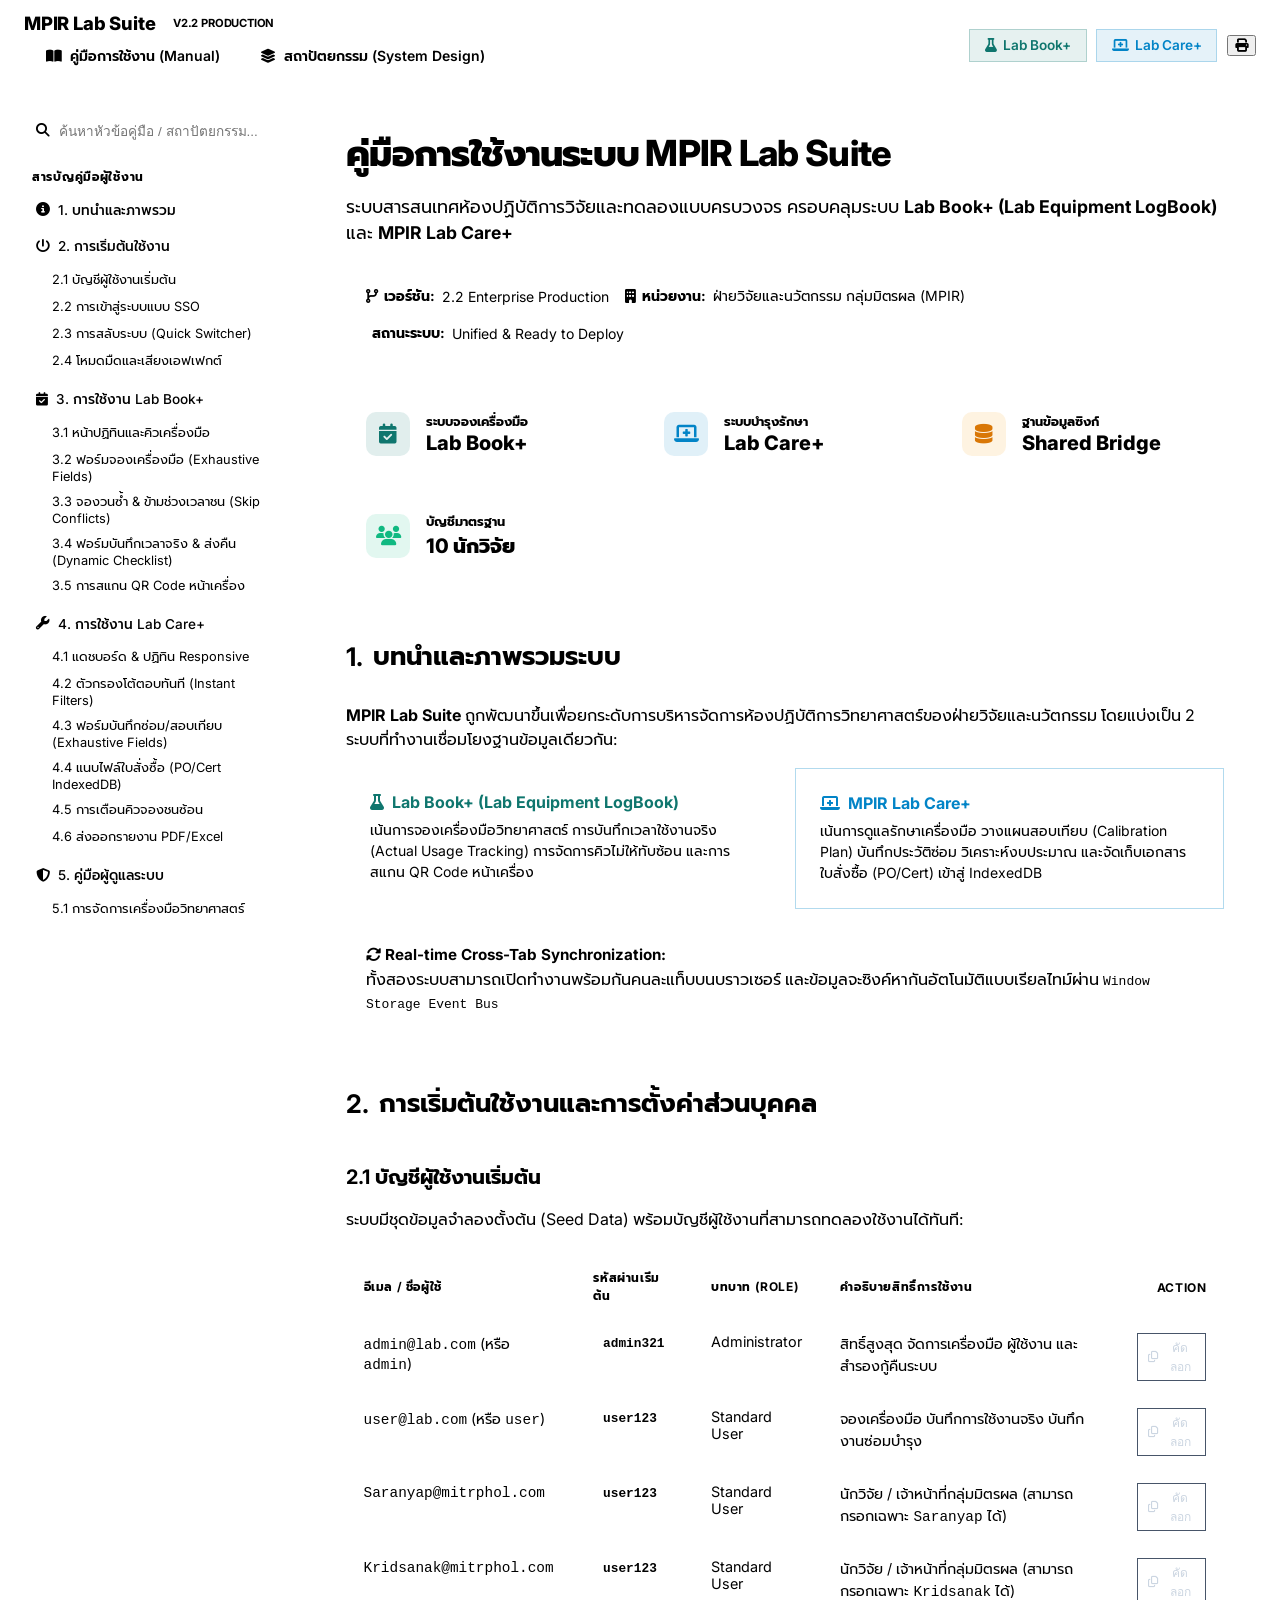
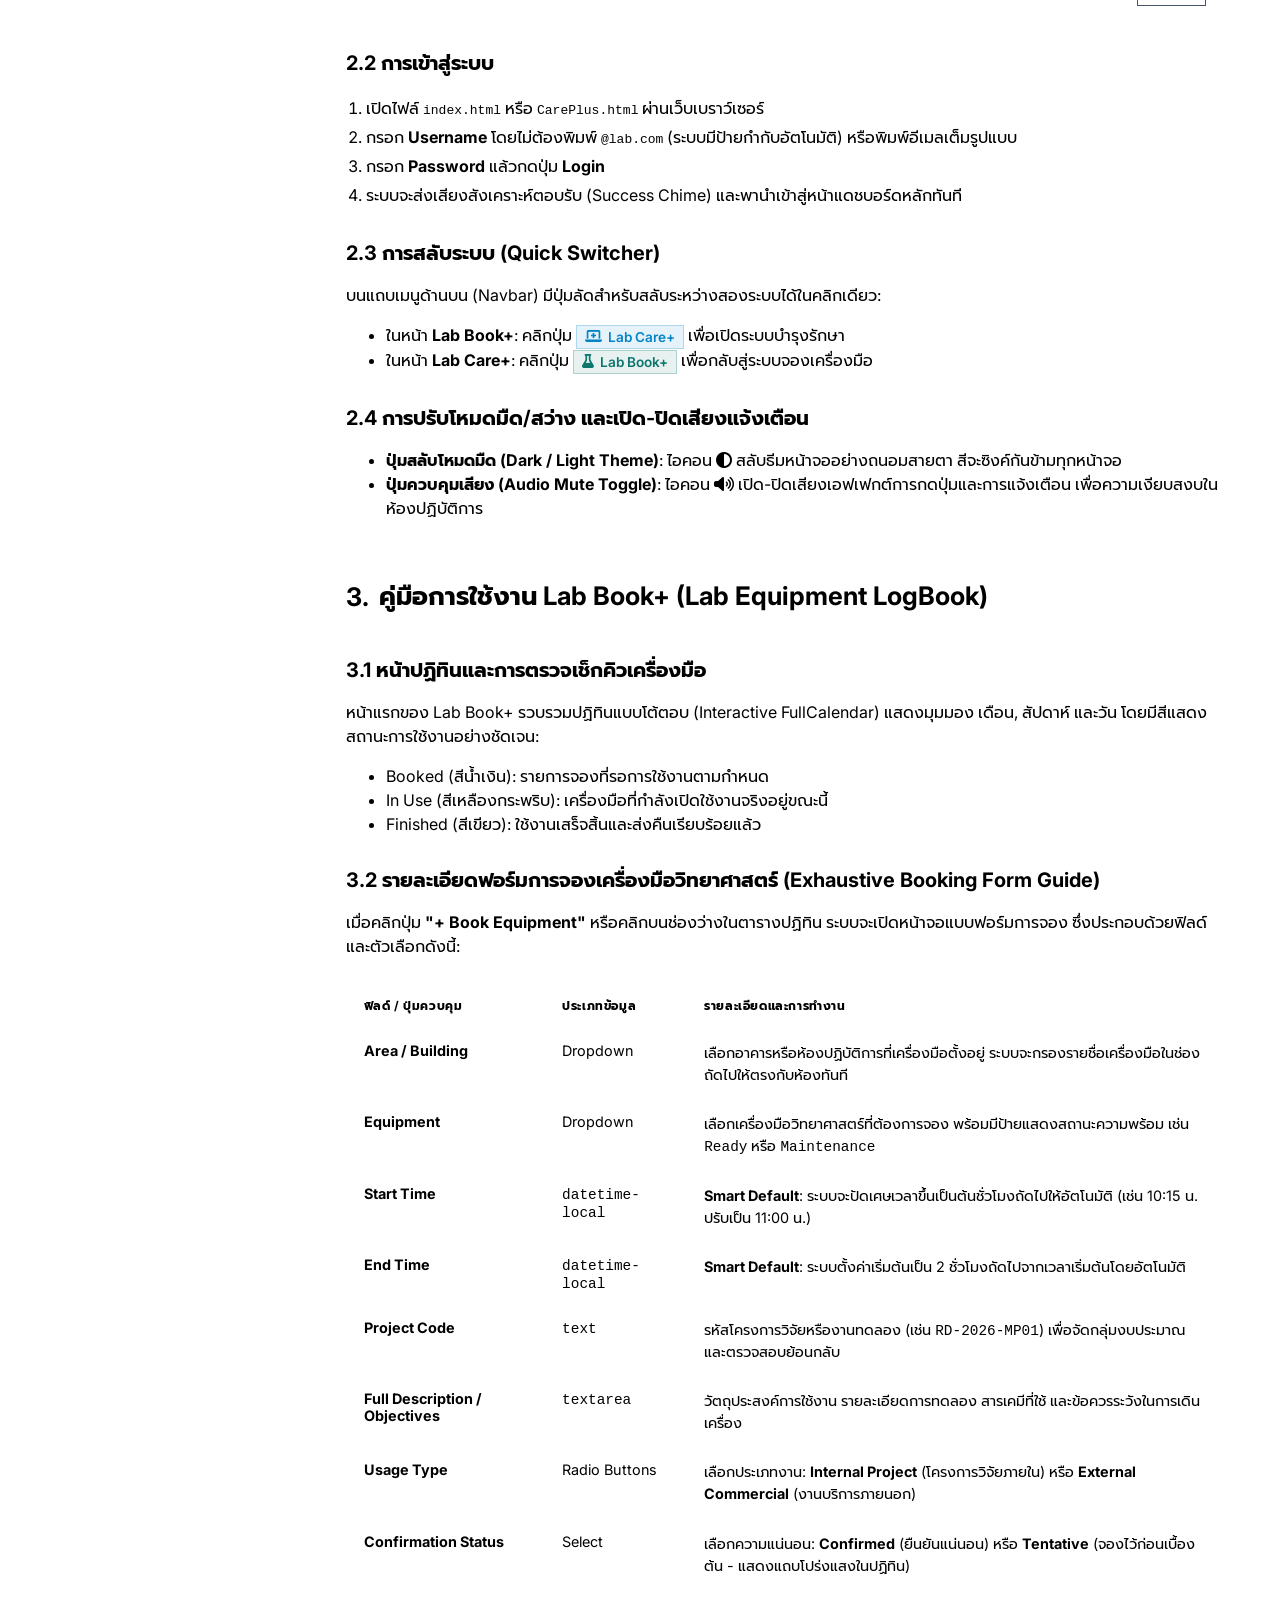
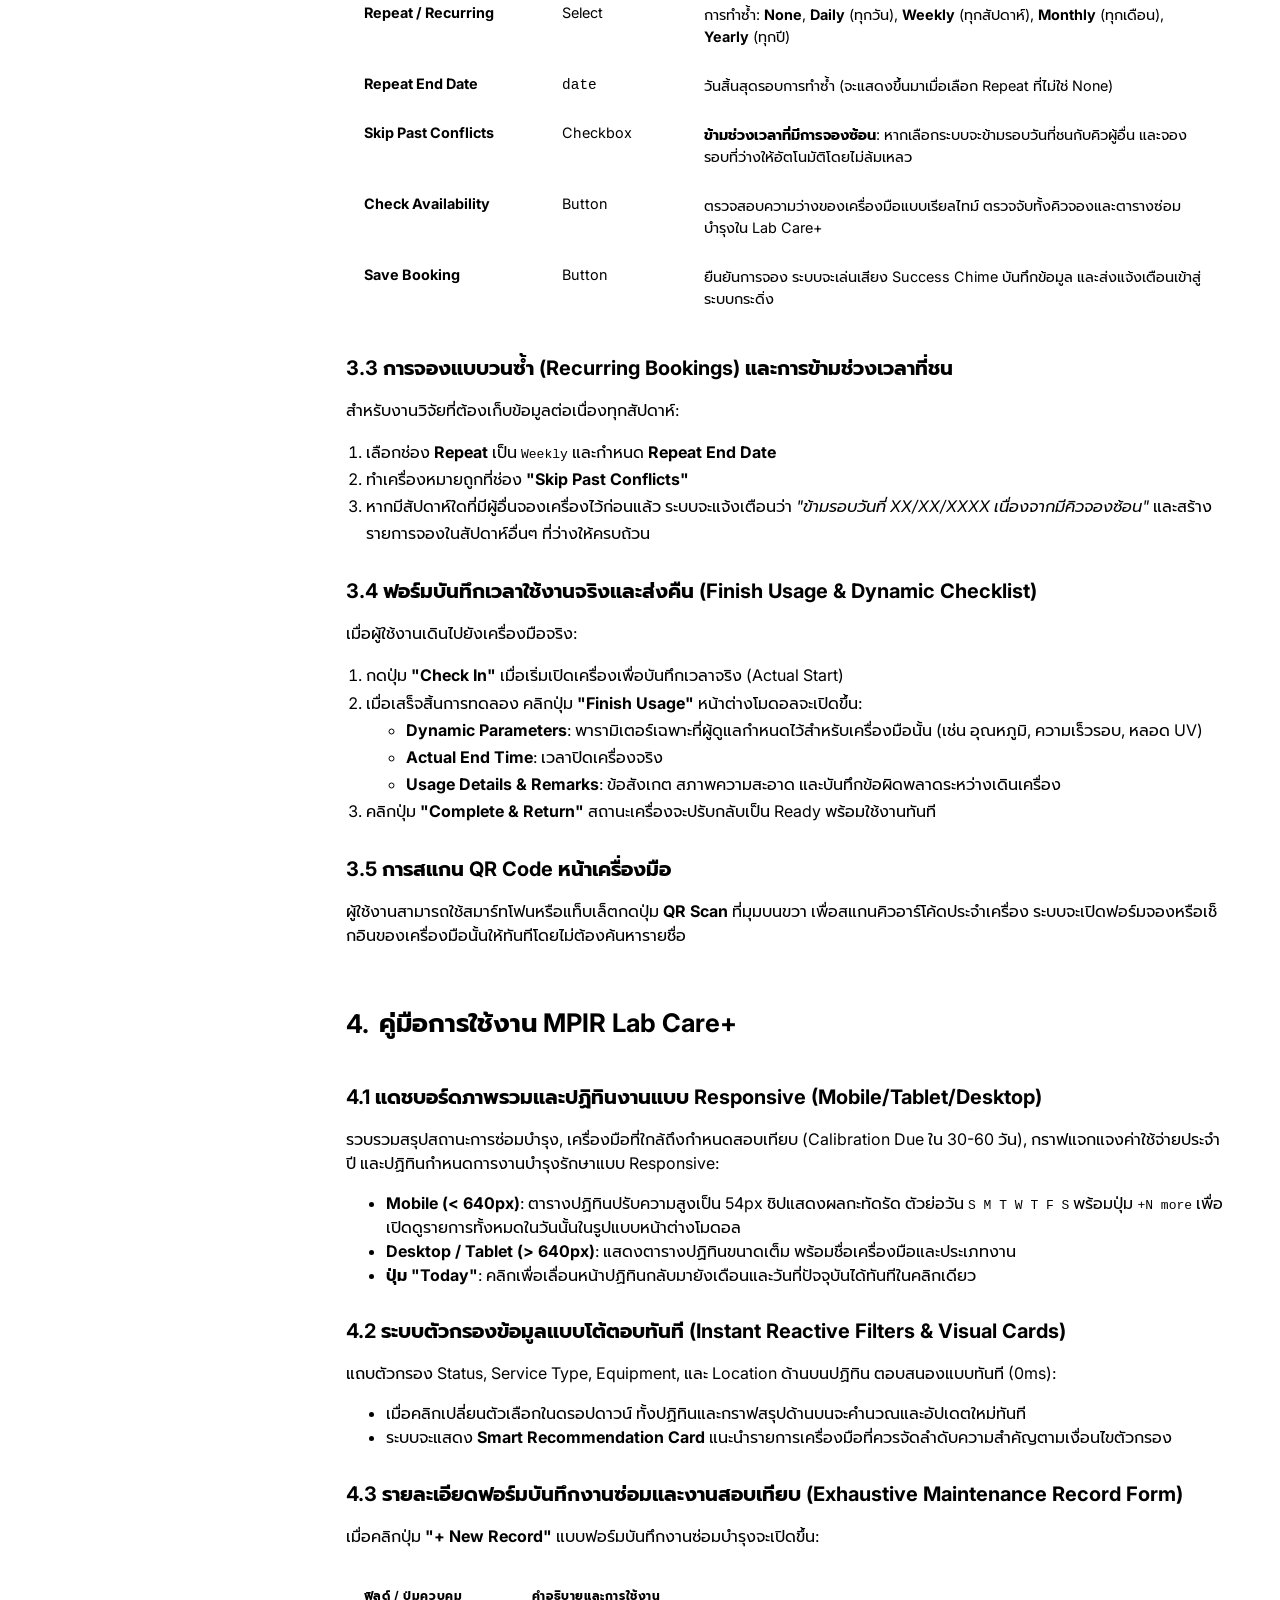
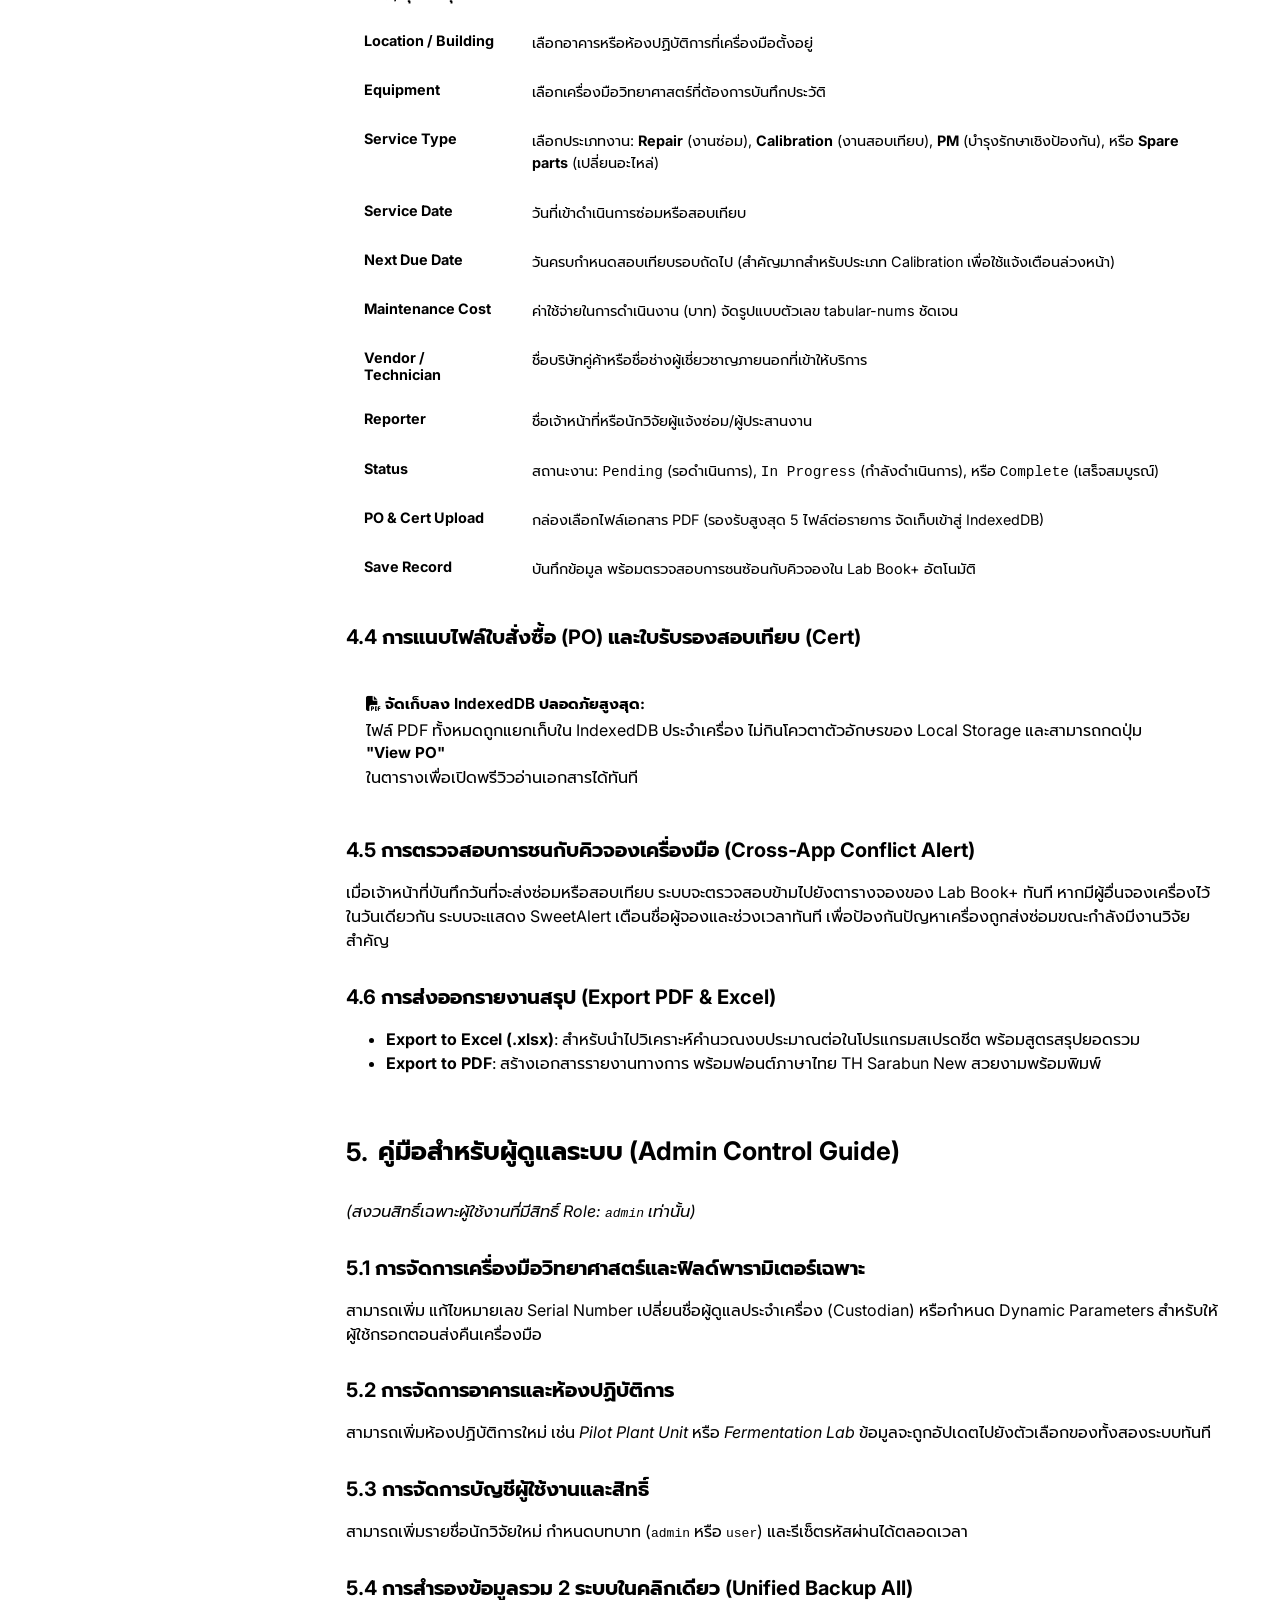
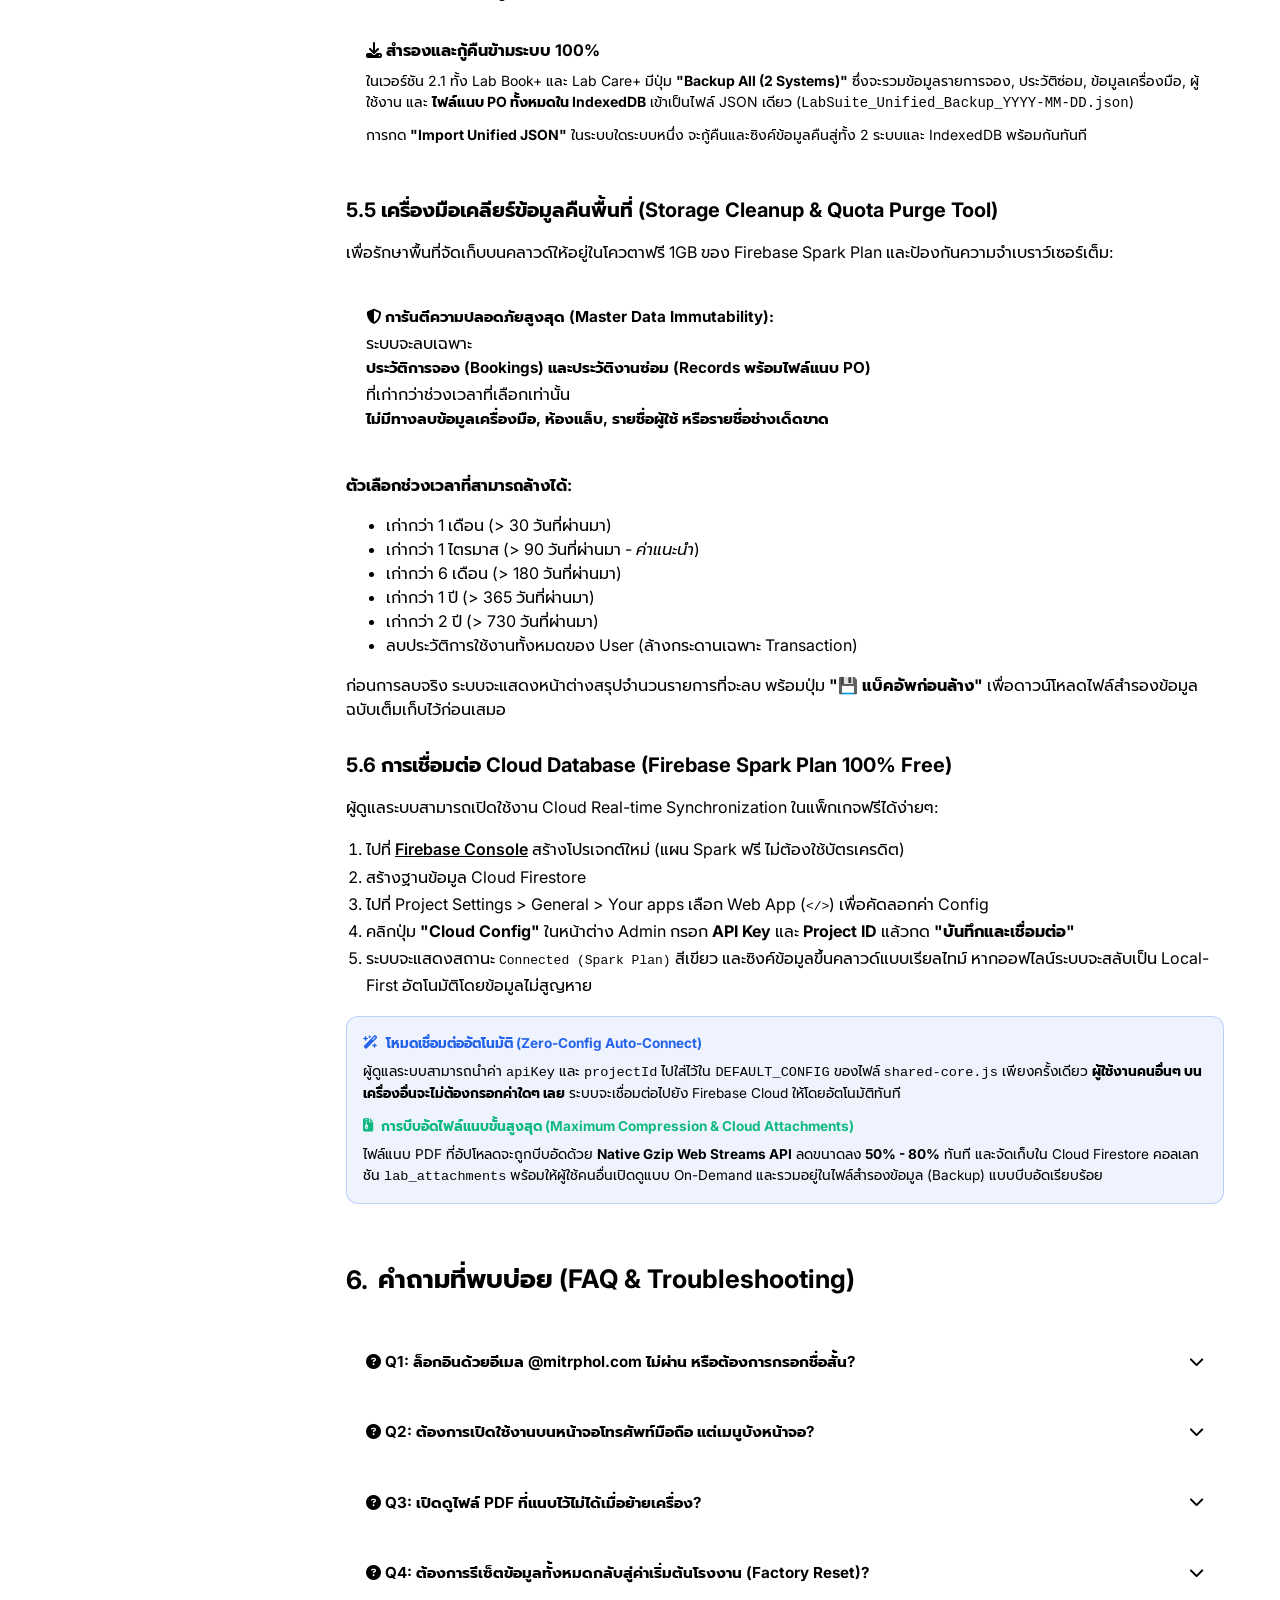
==== docs/index.html @ 7eb3004f "Add files via upload" ====
<!DOCTYPE html>
<html lang="th">

<head>
    <meta charset="UTF-8">
    <meta name="viewport" content="width=device-width, initial-scale=1.0">
    <title>MPIR Lab Suite - Documentation & User Manual</title>

    <!-- Google Fonts: Inter & Sarabun & Prompt -->
    <link rel="preconnect" href="https://fonts.googleapis.com">
    <link rel="preconnect" href="https://fonts.gstatic.com" crossorigin>
    <link href="https://fonts.googleapis.com/css2?family=Inter:wght@300;400;500;600;700;800&family=Prompt:wght@300;400;500;600;700&family=Sarabun:wght@300;400;500;600;700&display=swap" rel="stylesheet">

    <!-- FontAwesome Icons -->
    <link rel="stylesheet" href="https://cdnjs.cloudflare.com/ajax/libs/font-awesome/6.4.0/css/all.min.css">

    <!-- Mermaid.js for Architecture & ER Diagrams -->
    <script src="https://cdn.jsdelivr.net/npm/mermaid@10/dist/mermaid.min.js"></script>

    <!-- Shared Design System & Core Bridge -->
    <link rel="stylesheet" href="shared-theme.css">
    <script src="shared-core.js"></script>

    <style>
        :root {
            --font-sans: 'Inter', 'Prompt', 'Sarabun', -apple-system, BlinkMacSystemFont, sans-serif;
            --doc-sidebar-width: 290px;
        }

        body {
            font-family: var(--font-sans);
            background-color: var(--color-bg-base);
            color: var(--color-text-main);
            margin: 0;
            padding: 0;
            line-height: var(--leading-relaxed);
            overflow-x: hidden;
            scroll-behavior: smooth;
        }

        /* --- Header Navigation Bar --- */
        .docs-navbar {
            position: sticky;
            top: 0;
            z-index: 1000;
            background: var(--color-surface-glass-heavy);
            backdrop-filter: blur(16px);
            -webkit-backdrop-filter: blur(16px);
            border-bottom: 1px solid var(--color-border-subtle);
            padding: 0.75rem 1.5rem;
            display: flex;
            align-items: center;
            justify-content: space-between;
            gap: 1rem;
            box-shadow: var(--shadow-sm);
        }

        .docs-brand {
            display: flex;
            align-items: center;
            gap: 0.85rem;
            text-decoration: none;
            color: var(--color-text-main);
        }

        .docs-brand img {
            height: 38px;
            width: auto;
            border-radius: 8px;
            object-fit: contain;
        }

        .docs-brand-title {
            font-size: 1.15rem;
            font-weight: 800;
            letter-spacing: -0.01em;
            display: flex;
            align-items: center;
            gap: 0.5rem;
        }

        .docs-badge-version {
            font-size: 0.7rem;
            font-weight: 700;
            padding: 0.2rem 0.6rem;
            background: var(--color-brand-subtle);
            color: var(--color-brand-primary);
            border: 1px solid var(--color-brand-border);
            border-radius: 9999px;
            text-transform: uppercase;
        }

        .docs-tab-nav {
            display: flex;
            background: var(--color-bg-subtle);
            padding: 0.3rem;
            border-radius: var(--radius-xl);
            border: 1px solid var(--color-border-subtle);
            gap: 0.3rem;
        }

        .docs-tab-btn {
            border: none;
            background: transparent;
            color: var(--color-text-secondary);
            padding: 0.45rem 1.1rem;
            font-size: 0.875rem;
            font-weight: 600;
            border-radius: var(--radius-md);
            cursor: pointer;
            display: flex;
            align-items: center;
            gap: 0.5rem;
            transition: all 0.2s ease;
            font-family: inherit;
        }

        .docs-tab-btn:hover {
            color: var(--color-text-main);
        }

        .docs-tab-btn.active {
            background: var(--color-surface-card);
            color: var(--color-brand-primary);
            box-shadow: var(--shadow-sm);
        }

        .docs-nav-tools {
            display: flex;
            align-items: center;
            gap: 0.6rem;
        }

        .docs-app-link {
            padding: 0.45rem 0.9rem;
            font-size: 0.85rem;
            font-weight: 600;
            border-radius: var(--radius-md);
            text-decoration: none;
            display: inline-flex;
            align-items: center;
            gap: 0.4rem;
            transition: all 0.2s ease;
        }

        .docs-app-link-book {
            background: rgba(15, 118, 110, 0.1);
            color: #0f766e;
            border: 1px solid rgba(15, 118, 110, 0.25);
        }

        .docs-app-link-book:hover {
            background: #0f766e;
            color: #ffffff;
        }

        .docs-app-link-care {
            background: rgba(2, 132, 199, 0.1);
            color: #0284c7;
            border: 1px solid rgba(2, 132, 199, 0.25);
        }

        .docs-app-link-care:hover {
            background: #0284c7;
            color: #ffffff;
        }

        /* --- Main Layout Grid --- */
        .docs-layout {
            display: flex;
            max-width: 1600px;
            margin: 0 auto;
            position: relative;
        }

        /* --- Sidebar Navigation --- */
        .docs-sidebar {
            width: var(--doc-sidebar-width);
            flex-shrink: 0;
            position: sticky;
            top: 65px;
            height: calc(100vh - 65px);
            overflow-y: auto;
            padding: 1.5rem 1rem 3rem 1.5rem;
            border-right: 1px solid var(--color-border-subtle);
            box-sizing: border-box;
            background: var(--color-bg-base);
        }

        .docs-search-box {
            position: relative;
            margin-bottom: 1.25rem;
        }

        .docs-search-input {
            width: 100%;
            padding: 0.55rem 0.75rem 0.55rem 2.2rem;
            border-radius: var(--radius-md);
            border: 1px solid var(--color-border-subtle);
            background: var(--color-surface-card);
            color: var(--color-text-main);
            font-size: 0.85rem;
            box-sizing: border-box;
            outline: none;
            transition: all 0.2s ease;
        }

        .docs-search-input:focus {
            border-color: var(--color-brand-primary);
            box-shadow: 0 0 0 3px var(--color-brand-subtle);
        }

        .docs-search-icon {
            position: absolute;
            left: 0.75rem;
            top: 50%;
            transform: translateY(-50%);
            color: var(--color-text-muted);
            font-size: 0.85rem;
            pointer-events: none;
        }

        .docs-toc-heading {
            font-size: 0.75rem;
            font-weight: 700;
            text-transform: uppercase;
            letter-spacing: 0.06em;
            color: var(--color-text-muted);
            margin: 1.25rem 0 0.5rem 0.5rem;
        }

        .docs-toc-list {
            list-style: none;
            padding: 0;
            margin: 0;
            display: flex;
            flex-direction: column;
            gap: 0.2rem;
        }

        .docs-toc-link {
            display: flex;
            align-items: center;
            gap: 0.5rem;
            padding: 0.45rem 0.75rem;
            border-radius: var(--radius-sm);
            color: var(--color-text-secondary);
            text-decoration: none;
            font-size: 0.85rem;
            font-weight: 500;
            transition: all 0.15s ease;
            line-height: 1.4;
        }

        .docs-toc-link:hover {
            background: var(--color-bg-subtle);
            color: var(--color-text-main);
        }

        .docs-toc-link.active {
            background: var(--color-brand-subtle);
            color: var(--color-brand-primary);
            font-weight: 700;
        }

        .docs-toc-sublist {
            list-style: none;
            padding-left: 1.25rem;
            margin: 0.15rem 0 0.35rem 0;
            border-left: 1px dashed var(--color-border-subtle);
        }

        .docs-toc-sublink {
            display: block;
            padding: 0.25rem 0.5rem;
            font-size: 0.8rem;
            color: var(--color-text-muted);
            text-decoration: none;
            transition: color 0.15s;
        }

        .docs-toc-sublink:hover,
        .docs-toc-sublink.active {
            color: var(--color-brand-primary);
            font-weight: 600;
        }

        /* --- Content Body --- */
        .docs-content {
            flex: 1;
            min-width: 0;
            padding: 2.5rem 3.5rem 6rem;
            max-width: 1050px;
        }

        .docs-section {
            scroll-margin-top: 90px;
            margin-bottom: 3.5rem;
        }

        .docs-section h1 {
            font-size: 2.25rem;
            font-weight: 800;
            color: var(--color-text-main);
            margin-top: 0;
            margin-bottom: 0.75rem;
            line-height: 1.25;
            letter-spacing: -0.02em;
        }

        .docs-section h2 {
            font-size: 1.6rem;
            font-weight: 700;
            color: var(--color-text-main);
            border-bottom: 2px solid var(--color-border-subtle);
            padding-bottom: 0.6rem;
            margin-top: 2.5rem;
            margin-bottom: 1.2rem;
            display: flex;
            align-items: center;
            gap: 0.65rem;
        }

        .docs-section h3 {
            font-size: 1.25rem;
            font-weight: 700;
            color: var(--color-text-main);
            margin-top: 1.8rem;
            margin-bottom: 0.8rem;
        }

        .docs-lead-meta {
            display: flex;
            flex-wrap: wrap;
            gap: 1rem;
            padding: 1rem 1.25rem;
            border-radius: var(--radius-xl);
            background: var(--color-surface-glass);
            border: 1px solid var(--color-border-subtle);
            margin-bottom: 2rem;
            font-size: 0.875rem;
            color: var(--color-text-secondary);
        }

        .docs-meta-item {
            display: inline-flex;
            align-items: center;
            gap: 0.4rem;
        }

        .docs-meta-item strong {
            color: var(--color-text-main);
        }

        /* --- UI Components for Documentation --- */
        .docs-kpi-grid {
            display: grid;
            grid-template-columns: repeat(auto-fit, minmax(220px, 1fr));
            gap: 1rem;
            margin: 1.5rem 0;
        }

        .docs-kpi-card {
            background: var(--color-surface-card);
            border: 1px solid var(--color-border-subtle);
            border-radius: var(--radius-xl);
            padding: 1.25rem;
            display: flex;
            align-items: center;
            gap: 1rem;
            box-shadow: var(--shadow-sm);
            transition: all 0.2s ease;
        }

        .docs-kpi-card:hover {
            transform: translateY(-2px);
            border-color: var(--color-brand-border);
            box-shadow: var(--shadow-md);
        }

        .docs-kpi-icon {
            width: 44px;
            height: 44px;
            border-radius: var(--radius-lg, 10px);
            display: flex;
            align-items: center;
            justify-content: center;
            font-size: 1.25rem;
            flex-shrink: 0;
        }

        .docs-kpi-title {
            font-size: 0.8rem;
            color: var(--color-text-muted);
            text-transform: uppercase;
            font-weight: 700;
        }

        .docs-kpi-value {
            font-size: 1.25rem;
            font-weight: 800;
            color: var(--color-text-main);
        }

        /* --- Tables --- */
        .docs-table-wrapper {
            background: var(--color-surface-card);
            border: 1px solid var(--color-border-subtle);
            border-radius: var(--radius-xl);
            overflow-x: auto;
            margin: 1.5rem 0;
            box-shadow: var(--shadow-sm);
        }

        .docs-table {
            width: 100%;
            border-collapse: collapse;
            text-align: left;
            font-size: 0.9rem;
        }

        .docs-table th {
            background: var(--color-bg-subtle);
            color: var(--color-text-secondary);
            font-weight: 700;
            padding: 0.85rem 1.1rem;
            border-bottom: 1px solid var(--color-border-subtle);
            text-transform: uppercase;
            font-size: 0.75rem;
            letter-spacing: 0.05em;
        }

        .docs-table td {
            padding: 0.85rem 1.1rem;
            border-bottom: 1px solid var(--color-border-subtle);
            color: var(--color-text-main);
            vertical-align: top;
        }

        .docs-table tr:last-child td {
            border-bottom: none;
        }

        .docs-table tr:hover td {
            background: rgba(15, 118, 110, 0.02);
        }

        /* --- Code Blocks --- */
        .docs-code-container {
            position: relative;
            margin: 1.25rem 0;
            border-radius: var(--radius-xl);
            overflow: hidden;
            border: 1px solid var(--color-border-strong);
            background: #0f172a;
            color: #f8fafc;
        }

        .docs-code-header {
            display: flex;
            align-items: center;
            justify-content: space-between;
            padding: 0.5rem 1rem;
            background: #1e293b;
            border-bottom: 1px solid #334155;
            font-size: 0.75rem;
            font-family: monospace;
            color: #94a3b8;
        }

        .docs-copy-btn {
            background: transparent;
            border: 1px solid #475569;
            color: #cbd5e1;
            padding: 0.25rem 0.65rem;
            border-radius: var(--radius-sm);
            font-size: 0.75rem;
            cursor: pointer;
            transition: all 0.2s;
            display: inline-flex;
            align-items: center;
            gap: 0.35rem;
        }

        .docs-copy-btn:hover {
            background: rgba(255, 255, 255, 0.1);
            color: #ffffff;
            border-color: #94a3b8;
        }

        .docs-code-block {
            margin: 0;
            padding: 1.25rem;
            overflow-x: auto;
            font-family: 'Consolas', 'Monaco', 'Courier New', monospace;
            font-size: 0.875rem;
            line-height: 1.6;
        }

        /* --- Callout & Cards --- */
        .docs-callout {
            border-left: 4px solid var(--color-brand-primary);
            background: var(--color-brand-subtle);
            padding: 1rem 1.25rem;
            border-radius: 0 var(--radius-md) var(--radius-md) 0;
            margin: 1.5rem 0;
            color: var(--color-text-main);
        }

        .docs-callout-warning {
            border-left-color: var(--color-accent-cta);
            background: var(--color-accent-subtle);
        }

        .docs-callout-danger {
            border-left-color: var(--color-accent-rose);
            background: var(--color-accent-rose-subtle);
        }

        .docs-callout strong {
            display: block;
            margin-bottom: 0.25rem;
            font-size: 0.95rem;
        }

        /* --- Accordion FAQ --- */
        .docs-accordion {
            display: flex;
            flex-direction: column;
            gap: 0.75rem;
            margin: 1.5rem 0;
        }

        .docs-accordion-item {
            border: 1px solid var(--color-border-subtle);
            background: var(--color-surface-card);
            border-radius: var(--radius-xl);
            overflow: hidden;
            box-shadow: var(--shadow-sm);
            transition: border-color 0.2s;
        }

        .docs-accordion-item:hover {
            border-color: var(--color-brand-border);
        }

        .docs-accordion-btn {
            width: 100%;
            text-align: left;
            background: transparent;
            border: none;
            padding: 1.1rem 1.25rem;
            font-size: 0.95rem;
            font-weight: 700;
            color: var(--color-text-main);
            display: flex;
            align-items: center;
            justify-content: space-between;
            gap: 1rem;
            cursor: pointer;
            font-family: inherit;
        }

        .docs-accordion-btn i {
            transition: transform 0.25s ease;
            color: var(--color-brand-primary);
        }

        .docs-accordion-btn.open i {
            transform: rotate(180deg);
        }

        .docs-accordion-content {
            display: none;
            padding: 0 1.25rem 1.25rem;
            color: var(--color-text-secondary);
            font-size: 0.9rem;
            border-top: 1px solid var(--color-border-subtle);
            margin-top: -0.25rem;
            padding-top: 1rem;
        }

        .docs-accordion-content.show {
            display: block;
        }

        /* --- Mermaid Diagrams Box --- */
        .docs-mermaid-card {
            background: var(--color-surface-card);
            border: 1px solid var(--color-border-subtle);
            border-radius: var(--radius-2xl);
            padding: 1.75rem;
            margin: 1.5rem 0;
            display: flex;
            justify-content: center;
            box-shadow: var(--shadow-sm);
            overflow-x: auto;
        }

        /* --- Visual Illustration Figure --- */
        .docs-diagram-figure {
            margin: 1.75rem 0;
            background: var(--color-surface-card);
            border: 1px solid var(--color-border-subtle);
            border-radius: var(--radius-2xl);
            padding: 1.25rem;
            box-shadow: var(--shadow-md);
            text-align: center;
        }

        .docs-diagram-figure img {
            max-width: 100%;
            height: auto;
            border-radius: var(--radius-xl);
            display: block;
            margin: 0 auto;
            border: 1px solid rgba(0, 0, 0, 0.1);
        }

        .docs-diagram-caption {
            font-size: 0.85rem;
            font-weight: 700;
            color: var(--color-text-secondary);
            margin-top: 0.85rem;
            display: flex;
            align-items: center;
            justify-content: center;
            gap: 0.5rem;
        }

        /* --- Swatch Pill --- */
        .color-swatch-pill {
            display: inline-flex;
            align-items: center;
            gap: 0.4rem;
            padding: 0.2rem 0.6rem;
            border-radius: 9999px;
            font-size: 0.8rem;
            font-weight: 600;
            border: 1px solid var(--color-border-subtle);
        }

        .swatch-dot {
            width: 12px;
            height: 12px;
            border-radius: 50%;
            display: inline-block;
        }

        /* --- Print Optimizations --- */
        @media print {
            .docs-navbar, .docs-sidebar, .docs-nav-tools {
                display: none !important;
            }
            .docs-content {
                padding: 0 !important;
                max-width: 100% !important;
            }
            .docs-section {
                page-break-after: always;
            }
            body {
                background: #ffffff !important;
                color: #000000 !important;
            }
        }

        /* --- Responsive Media Queries --- */
        @media (max-width: 1024px) {
            .docs-sidebar {
                display: none;
            }
            .docs-content {
                padding: 1.5rem 1.25rem 5rem;
            }
        }
    </style>
</head>

<body>

    <!-- Header Navbar -->
    <header class="docs-navbar">
        <div class="flex items-center gap-3">
            <a href="#" class="docs-brand">
                <img src="logo.png" alt="MPIR Logo" onerror="this.style.display='none'">
                <div class="docs-brand-title">
                    <span>MPIR Lab Suite</span>
                    <span class="docs-badge-version">v2.2 Production</span>
                </div>
            </a>

            <!-- Tab Segment Switcher -->
            <div class="docs-tab-nav">
                <button class="docs-tab-btn active" id="tabBtnManual" onclick="switchDocTab('manual')">
                    <i class="fa-solid fa-book-open"></i> <span>คู่มือการใช้งาน (Manual)</span>
                </button>
                <button class="docs-tab-btn" id="tabBtnDesign" onclick="switchDocTab('design')">
                    <i class="fa-solid fa-layer-group"></i> <span>สถาปัตยกรรม (System Design)</span>
                </button>
            </div>
        </div>

        <div class="docs-nav-tools">
            <a href="index.html" class="docs-app-link docs-app-link-book" title="เปิดระบบ Lab Book+ (Lab Equipment LogBook)">
                <i class="fa-solid fa-flask"></i> <span>Lab Book+</span>
            </a>
            <a href="CarePlus.html" class="docs-app-link docs-app-link-care" title="เปิดระบบ MPIR Lab Care+">
                <i class="fa-solid fa-laptop-medical"></i> <span>Lab Care+</span>
            </a>

            <button class="nav-action-btn" onclick="window.print()" title="พิมพ์หรือบันทึกเป็น PDF (Print Document)">
                <i class="fa-solid fa-print"></i>
            </button>
        </div>
    </header>

    <div class="docs-layout">
        <!-- Sidebar Navigation (TOC) -->
        <aside class="docs-sidebar">
            <div class="docs-search-box">
                <i class="fa-solid fa-magnifying-glass docs-search-icon"></i>
                <input type="text" id="docsSearchInput" class="docs-search-input" placeholder="ค้นหาหัวข้อคู่มือ / สถาปัตยกรรม..." oninput="handleDocsSearch()">
            </div>

            <!-- TOC for User Manual -->
            <div id="tocManual">
                <div class="docs-toc-heading">สารบัญคู่มือผู้ใช้งาน</div>
                <ul class="docs-toc-list">
                    <li><a href="#man-intro" class="docs-toc-link"><i class="fa-solid fa-circle-info"></i> 1. บทนำและภาพรวม</a></li>
                    <li>
                        <a href="#man-getting-started" class="docs-toc-link"><i class="fa-solid fa-power-off"></i> 2. การเริ่มต้นใช้งาน</a>
                        <ul class="docs-toc-sublist">
                            <li><a href="#man-accounts" class="docs-toc-sublink">2.1 บัญชีผู้ใช้งานเริ่มต้น</a></li>
                            <li><a href="#man-login" class="docs-toc-sublink">2.2 การเข้าสู่ระบบแบบ SSO</a></li>
                            <li><a href="#man-switcher" class="docs-toc-sublink">2.3 การสลับระบบ (Quick Switcher)</a></li>
                            <li><a href="#man-theme-sound" class="docs-toc-sublink">2.4 โหมดมืดและเสียงเอฟเฟกต์</a></li>
                        </ul>
                    </li>
                    <li>
                        <a href="#man-notelab" class="docs-toc-link"><i class="fa-solid fa-calendar-check"></i> 3. การใช้งาน Lab Book+</a>
                        <ul class="docs-toc-sublist">
                            <li><a href="#man-calendar" class="docs-toc-sublink">3.1 หน้าปฏิทินและคิวเครื่องมือ</a></li>
                            <li><a href="#man-booking" class="docs-toc-sublink">3.2 ฟอร์มจองเครื่องมือ (Exhaustive Fields)</a></li>
                            <li><a href="#man-recurring" class="docs-toc-sublink">3.3 จองวนซ้ำ & ข้ามช่วงเวลาชน (Skip Conflicts)</a></li>
                            <li><a href="#man-actual-usage" class="docs-toc-sublink">3.4 ฟอร์มบันทึกเวลาจริง & ส่งคืน (Dynamic Checklist)</a></li>
                            <li><a href="#man-qr" class="docs-toc-sublink">3.5 การสแกน QR Code หน้าเครื่อง</a></li>
                        </ul>
                    </li>
                    <li>
                        <a href="#man-careplus" class="docs-toc-link"><i class="fa-solid fa-wrench"></i> 4. การใช้งาน Lab Care+</a>
                        <ul class="docs-toc-sublist">
                            <li><a href="#man-care-dash" class="docs-toc-sublink">4.1 แดชบอร์ด & ปฏิทิน Responsive</a></li>
                            <li><a href="#man-care-filters" class="docs-toc-sublink">4.2 ตัวกรองโต้ตอบทันที (Instant Filters)</a></li>
                            <li><a href="#man-care-records" class="docs-toc-sublink">4.3 ฟอร์มบันทึกซ่อม/สอบเทียบ (Exhaustive Fields)</a></li>
                            <li><a href="#man-care-po" class="docs-toc-sublink">4.4 แนบไฟล์ใบสั่งซื้อ (PO/Cert IndexedDB)</a></li>
                            <li><a href="#man-care-conflict" class="docs-toc-sublink">4.5 การเตือนคิวจองชนซ้อน</a></li>
                            <li><a href="#man-care-export" class="docs-toc-sublink">4.6 ส่งออกรายงาน PDF/Excel</a></li>
                        </ul>
                    </li>
                    <li>
                        <a href="#man-admin" class="docs-toc-link"><i class="fa-solid fa-shield-halved"></i> 5. คู่มือผู้ดูแลระบบ</a>
                        <ul class="docs-toc-sublist">
                            <li><a href="#man-admin-eq" class="docs-toc-sublink">5.1 การจัดการเครื่องมือวิทยาศาสตร์</a></li>
                            <li><a href="#man-admin-loc" class="docs-toc-sublink">5.2 จัดการอาคารและห้องแล็บ</a></li>
                            <li><a href="#man-admin-users" class="docs-toc-sublink">5.3 จัดการผู้ใช้และรหัสผ่าน</a></li>
                            <li><a href="#man-admin-backup" class="docs-toc-sublink">5.4 สำรอง/กู้คืนข้อมูลรวม 2 ระบบ (Unified JSON)</a></li>
                            <li><a href="#man-admin-purge" class="docs-toc-sublink">5.5 เครื่องมือเคลียร์ข้อมูลคืนพื้นที่ (Storage Purge Tool)</a></li>
                            <li><a href="#man-admin-firebase" class="docs-toc-sublink">5.6 เชื่อมต่อ Cloud Firebase (Spark Plan)</a></li>
                        </ul>
                    </li>
                    <li><a href="#man-faq" class="docs-toc-link"><i class="fa-solid fa-circle-question"></i> 6. คำถามที่พบบ่อย (FAQ)</a></li>
                </ul>
            </div>

            <!-- TOC for System Design -->
            <div id="tocDesign" style="display: none;">
                <div class="docs-toc-heading">สารบัญสถาปัตยกรรมระบบ</div>
                <ul class="docs-toc-list">
                    <li><a href="#des-exec" class="docs-toc-link"><i class="fa-solid fa-compass"></i> 1. Executive Summary</a></li>
                    <li><a href="#des-arch" class="docs-toc-link"><i class="fa-solid fa-network-wired"></i> 2. Topology & Diagram</a></li>
                    <li><a href="#des-color" class="docs-toc-link"><i class="fa-solid fa-palette"></i> 3. 60-30-10 Design System</a></li>
                    <li><a href="#des-schema" class="docs-toc-link"><i class="fa-solid fa-database"></i> 4. Data Schema & ER Diagram</a></li>
                    <li><a href="#des-sync" class="docs-toc-link"><i class="fa-solid fa-rotate"></i> 5. State Synchronization</a></li>
                    <li><a href="#des-feedback" class="docs-toc-link"><i class="fa-solid fa-volume-high"></i> 6. Multimodal Feedback</a></li>
                    <li><a href="#des-storage" class="docs-toc-link"><i class="fa-solid fa-box-archive"></i> 7. Storage (IndexedDB)</a></li>
                    <li><a href="#des-smart" class="docs-toc-link"><i class="fa-solid fa-bolt"></i> 8. Smart Defaults & Logic</a></li>
                    <li><a href="#des-rbac" class="docs-toc-link"><i class="fa-solid fa-user-lock"></i> 9. Security & Access Control</a></li>
                    <li><a href="#des-qa" class="docs-toc-link"><i class="fa-solid fa-clipboard-check"></i> 10. QA & Verification</a></li>
                </ul>
            </div>
        </aside>

        <!-- Main Content Area -->
        <main class="docs-content">

            <!-- ========================================================================= -->
            <!-- TAB 1: USER MANUAL (คู่มือการใช้งาน) -->
            <!-- ========================================================================= -->
            <div id="sectionManual">
                <div class="docs-section">
                    <h1>คู่มือการใช้งานระบบ MPIR Lab Suite</h1>
                    <p style="font-size: 1.1rem; color: var(--color-text-secondary); margin-bottom: 1.5rem;">
                        ระบบสารสนเทศห้องปฏิบัติการวิจัยและทดลองแบบครบวงจร ครอบคลุมระบบ <strong>Lab Book+ (Lab Equipment LogBook)</strong> และ <strong>MPIR Lab Care+</strong>
                    </p>

                    <div class="docs-lead-meta">
                        <div class="docs-meta-item"><i class="fa-solid fa-code-branch text-teal-600"></i> <strong>เวอร์ชัน:</strong> 2.2 Enterprise Production</div>
                        <div class="docs-meta-item"><i class="fa-solid fa-building text-sky-600"></i> <strong>หน่วยงาน:</strong> ฝ่ายวิจัยและนวัตกรรม กลุ่มมิตรผล (MPIR)</div>
                        <div class="docs-meta-item"><i class="fa-solid fa-shield-check text-emerald-600"></i> <strong>สถานะระบบ:</strong> Unified & Ready to Deploy</div>
                    </div>

                    <div class="docs-kpi-grid">
                        <div class="docs-kpi-card">
                            <div class="docs-kpi-icon" style="background: rgba(15, 118, 110, 0.12); color: #0f766e;">
                                <i class="fa-solid fa-calendar-check"></i>
                            </div>
                            <div>
                                <div class="docs-kpi-title">ระบบจองเครื่องมือ</div>
                                <div class="docs-kpi-value">Lab Book+</div>
                            </div>
                        </div>
                        <div class="docs-kpi-card">
                            <div class="docs-kpi-icon" style="background: rgba(2, 132, 199, 0.12); color: #0284c7;">
                                <i class="fa-solid fa-laptop-medical"></i>
                            </div>
                            <div>
                                <div class="docs-kpi-title">ระบบบำรุงรักษา</div>
                                <div class="docs-kpi-value">Lab Care+</div>
                            </div>
                        </div>
                        <div class="docs-kpi-card">
                            <div class="docs-kpi-icon" style="background: rgba(245, 158, 11, 0.12); color: #d97706;">
                                <i class="fa-solid fa-database"></i>
                            </div>
                            <div>
                                <div class="docs-kpi-title">ฐานข้อมูลซิงก์</div>
                                <div class="docs-kpi-value">Shared Bridge</div>
                            </div>
                        </div>
                        <div class="docs-kpi-card">
                            <div class="docs-kpi-icon" style="background: rgba(16, 185, 129, 0.12); color: #10b981;">
                                <i class="fa-solid fa-users"></i>
                            </div>
                            <div>
                                <div class="docs-kpi-title">บัญชีมาตรฐาน</div>
                                <div class="docs-kpi-value">10 นักวิจัย</div>
                            </div>
                        </div>
                    </div>
                </div>

                <!-- 1. บทนำและภาพรวม -->
                <section id="man-intro" class="docs-section">
                    <h2><span style="color: var(--color-brand-primary);">1.</span> บทนำและภาพรวมระบบ</h2>
                    <p>
                        <strong>MPIR Lab Suite</strong> ถูกพัฒนาขึ้นเพื่อยกระดับการบริหารจัดการห้องปฏิบัติการวิทยาศาสตร์ของฝ่ายวิจัยและนวัตกรรม โดยแบ่งเป็น 2 ระบบที่ทำงานเชื่อมโยงฐานข้อมูลเดียวกัน:
                    </p>
                    <div style="display: grid; grid-template-columns: repeat(auto-fit, minmax(320px, 1fr)); gap: 1.25rem; margin-top: 1rem;">
                        <div style="background: var(--color-surface-card); border: 1px solid var(--color-brand-border); padding: 1.5rem; border-radius: var(--radius-xl);">
                            <h4 style="margin: 0 0 0.5rem; color: #0f766e; display: flex; align-items: center; gap: 0.5rem;">
                                <i class="fa-solid fa-flask"></i> Lab Book+ (Lab Equipment LogBook)
                            </h4>
                            <p style="margin: 0; font-size: 0.875rem; color: var(--color-text-secondary);">
                                เน้นการจองเครื่องมือวิทยาศาสตร์ การบันทึกเวลาใช้งานจริง (Actual Usage Tracking) การจัดการคิวไม่ให้ทับซ้อน และการสแกน QR Code หน้าเครื่อง
                            </p>
                        </div>
                        <div style="background: var(--color-surface-card); border: 1px solid rgba(2, 132, 199, 0.3); padding: 1.5rem; border-radius: var(--radius-xl);">
                            <h4 style="margin: 0 0 0.5rem; color: #0284c7; display: flex; align-items: center; gap: 0.5rem;">
                                <i class="fa-solid fa-laptop-medical"></i> MPIR Lab Care+
                            </h4>
                            <p style="margin: 0; font-size: 0.875rem; color: var(--color-text-secondary);">
                                เน้นการดูแลรักษาเครื่องมือ วางแผนสอบเทียบ (Calibration Plan) บันทึกประวัติซ่อม วิเคราะห์งบประมาณ และจัดเก็บเอกสารใบสั่งซื้อ (PO/Cert) เข้าสู่ IndexedDB
                            </p>
                        </div>
                    </div>
                    <div class="docs-callout" style="margin-top: 1.25rem;">
                        <strong><i class="fa-solid fa-rotate"></i> Real-time Cross-Tab Synchronization:</strong>
                        ทั้งสองระบบสามารถเปิดทำงานพร้อมกันคนละแท็บบนบราวเซอร์ และข้อมูลจะซิงค์หากันอัตโนมัติแบบเรียลไทม์ผ่าน <code>Window Storage Event Bus</code>
                    </div>
                </section>

                <!-- 2. การเริ่มต้นใช้งาน -->
                <section id="man-getting-started" class="docs-section">
                    <h2><span style="color: var(--color-brand-primary);">2.</span> การเริ่มต้นใช้งานและการตั้งค่าส่วนบุคคล</h2>
                    
                    <h3 id="man-accounts">2.1 บัญชีผู้ใช้งานเริ่มต้น</h3>
                    <p>ระบบมีชุดข้อมูลจำลองตั้งต้น (Seed Data) พร้อมบัญชีผู้ใช้งานที่สามารถทดลองใช้งานได้ทันที:</p>
                    
                    <div class="docs-table-wrapper">
                        <table class="docs-table">
                            <thead>
                                <tr>
                                    <th>อีเมล / ชื่อผู้ใช้</th>
                                    <th>รหัสผ่านเริ่มต้น</th>
                                    <th>บทบาท (Role)</th>
                                    <th>คำอธิบายสิทธิ์การใช้งาน</th>
                                    <th style="text-align: right;">Action</th>
                                </tr>
                            </thead>
                            <tbody>
                                <tr>
                                    <td><code>admin@lab.com</code> (หรือ <code>admin</code>)</td>
                                    <td><span class="color-swatch-pill"><code>admin321</code></span></td>
                                    <td><span class="badge badge-danger">Administrator</span></td>
                                    <td>สิทธิ์สูงสุด จัดการเครื่องมือ ผู้ใช้งาน และสำรองกู้คืนระบบ</td>
                                    <td style="text-align: right;">
                                        <button class="docs-copy-btn" onclick="copyText('admin', 'admin321')"><i class="fa-regular fa-copy"></i> คัดลอก</button>
                                    </td>
                                </tr>
                                <tr>
                                    <td><code>user@lab.com</code> (หรือ <code>user</code>)</td>
                                    <td><span class="color-swatch-pill"><code>user123</code></span></td>
                                    <td><span class="badge badge-booked">Standard User</span></td>
                                    <td>จองเครื่องมือ บันทึกการใช้งานจริง บันทึกงานซ่อมบำรุง</td>
                                    <td style="text-align: right;">
                                        <button class="docs-copy-btn" onclick="copyText('user', 'user123')"><i class="fa-regular fa-copy"></i> คัดลอก</button>
                                    </td>
                                </tr>
                                <tr>
                                    <td><code>Saranyap@mitrphol.com</code></td>
                                    <td><span class="color-swatch-pill"><code>user123</code></span></td>
                                    <td><span class="badge badge-booked">Standard User</span></td>
                                    <td>นักวิจัย / เจ้าหน้าที่กลุ่มมิตรผล (สามารถกรอกเฉพาะ <code>Saranyap</code> ได้)</td>
                                    <td style="text-align: right;">
                                        <button class="docs-copy-btn" onclick="copyText('Saranyap', 'user123')"><i class="fa-regular fa-copy"></i> คัดลอก</button>
                                    </td>
                                </tr>
                                <tr>
                                    <td><code>Kridsanak@mitrphol.com</code></td>
                                    <td><span class="color-swatch-pill"><code>user123</code></span></td>
                                    <td><span class="badge badge-booked">Standard User</span></td>
                                    <td>นักวิจัย / เจ้าหน้าที่กลุ่มมิตรผล (สามารถกรอกเฉพาะ <code>Kridsanak</code> ได้)</td>
                                    <td style="text-align: right;">
                                        <button class="docs-copy-btn" onclick="copyText('Kridsanak', 'user123')"><i class="fa-regular fa-copy"></i> คัดลอก</button>
                                    </td>
                                </tr>
                            </tbody>
                        </table>
                    </div>

                    <h3 id="man-login">2.2 การเข้าสู่ระบบ</h3>
                    <ol style="padding-left: 1.25rem; color: var(--color-text-secondary); line-height: 1.8;">
                        <li>เปิดไฟล์ <code>index.html</code> หรือ <code>CarePlus.html</code> ผ่านเว็บเบราว์เซอร์</li>
                        <li>กรอก <strong>Username</strong> โดยไม่ต้องพิมพ์ <code>@lab.com</code> (ระบบมีป้ายกำกับอัตโนมัติ) หรือพิมพ์อีเมลเต็มรูปแบบ</li>
                        <li>กรอก <strong>Password</strong> แล้วกดปุ่ม <strong>Login</strong></li>
                        <li>ระบบจะส่งเสียงสังเคราะห์ตอบรับ (Success Chime) และพานำเข้าสู่หน้าแดชบอร์ดหลักทันที</li>
                    </ol>

                    <h3 id="man-switcher">2.3 การสลับระบบ (Quick Switcher)</h3>
                    <p>บนแถบเมนูด้านบน (Navbar) มีปุ่มลัดสำหรับสลับระหว่างสองระบบได้ในคลิกเดียว:</p>
                    <ul>
                        <li>ในหน้า <strong>Lab Book+</strong>: คลิกปุ่ม <span class="docs-app-link docs-app-link-care" style="padding: 0.2rem 0.5rem;"><i class="fa-solid fa-laptop-medical"></i> Lab Care+</span> เพื่อเปิดระบบบำรุงรักษา</li>
                        <li>ในหน้า <strong>Lab Care+</strong>: คลิกปุ่ม <span class="docs-app-link docs-app-link-book" style="padding: 0.2rem 0.5rem;"><i class="fa-solid fa-flask"></i> Lab Book+</span> เพื่อกลับสู่ระบบจองเครื่องมือ</li>
                    </ul>

                    <h3 id="man-theme-sound">2.4 การปรับโหมดมืด/สว่าง และเปิด-ปิดเสียงแจ้งเตือน</h3>
                    <ul>
                        <li><strong>ปุ่มสลับโหมดมืด (Dark / Light Theme)</strong>: ไอคอน <i class="fa-solid fa-circle-half-stroke"></i> สลับธีมหน้าจออย่างถนอมสายตา สีจะซิงค์กันข้ามทุกหน้าจอ</li>
                        <li><strong>ปุ่มควบคุมเสียง (Audio Mute Toggle)</strong>: ไอคอน <i class="fa-solid fa-volume-high"></i> เปิด-ปิดเสียงเอฟเฟกต์การกดปุ่มและการแจ้งเตือน เพื่อความเงียบสงบในห้องปฏิบัติการ</li>
                    </ul>
                </section>

                <!-- 3. การใช้งาน Lab Book+ -->
                <section id="man-notelab" class="docs-section">
                    <h2><span style="color: var(--color-brand-primary);">3.</span> คู่มือการใช้งาน Lab Book+ (Lab Equipment LogBook)</h2>
                    
                    <h3 id="man-calendar">3.1 หน้าปฏิทินและการตรวจเช็กคิวเครื่องมือ</h3>
                    <p>หน้าแรกของ Lab Book+ รวบรวมปฏิทินแบบโต้ตอบ (Interactive FullCalendar) แสดงมุมมอง เดือน, สัปดาห์ และวัน โดยมีสีแสดงสถานะการใช้งานอย่างชัดเจน:</p>
                    <ul>
                        <li><span class="badge badge-booked">Booked (สีน้ำเงิน)</span>: รายการจองที่รอการใช้งานตามกำหนด</li>
                        <li><span class="badge badge-inuse">In Use (สีเหลืองกระพริบ)</span>: เครื่องมือที่กำลังเปิดใช้งานจริงอยู่ขณะนี้</li>
                        <li><span class="badge badge-finished">Finished (สีเขียว)</span>: ใช้งานเสร็จสิ้นและส่งคืนเรียบร้อยแล้ว</li>
                    </ul>
                    
                    <h3 id="man-booking">3.2 รายละเอียดฟอร์มการจองเครื่องมือวิทยาศาสตร์ (Exhaustive Booking Form Guide)</h3>
                    <p>เมื่อคลิกปุ่ม <strong>"+ Book Equipment"</strong> หรือคลิกบนช่องว่างในตารางปฏิทิน ระบบจะเปิดหน้าจอแบบฟอร์มการจอง ซึ่งประกอบด้วยฟิลด์และตัวเลือกดังนี้:</p>

                    <div class="docs-table-wrapper">
                        <table class="docs-table">
                            <thead>
                                <tr>
                                    <th>ฟิลด์ / ปุ่มควบคุม</th>
                                    <th>ประเภทข้อมูล</th>
                                    <th>รายละเอียดและการทำงาน</th>
                                </tr>
                            </thead>
                            <tbody>
                                <tr>
                                    <td><strong>Area / Building</strong></td>
                                    <td>Dropdown</td>
                                    <td>เลือกอาคารหรือห้องปฏิบัติการที่เครื่องมือตั้งอยู่ ระบบจะกรองรายชื่อเครื่องมือในช่องถัดไปให้ตรงกับห้องทันที</td>
                                </tr>
                                <tr>
                                    <td><strong>Equipment</strong></td>
                                    <td>Dropdown</td>
                                    <td>เลือกเครื่องมือวิทยาศาสตร์ที่ต้องการจอง พร้อมมีป้ายแสดงสถานะความพร้อม เช่น <code>Ready</code> หรือ <code>Maintenance</code></td>
                                </tr>
                                <tr>
                                    <td><strong>Start Time</strong></td>
                                    <td><code>datetime-local</code></td>
                                    <td><strong>Smart Default</strong>: ระบบจะปัดเศษเวลาขึ้นเป็นต้นชั่วโมงถัดไปให้อัตโนมัติ (เช่น 10:15 น. ปรับเป็น 11:00 น.)</td>
                                </tr>
                                <tr>
                                    <td><strong>End Time</strong></td>
                                    <td><code>datetime-local</code></td>
                                    <td><strong>Smart Default</strong>: ระบบตั้งค่าเริ่มต้นเป็น 2 ชั่วโมงถัดไปจากเวลาเริ่มต้นโดยอัตโนมัติ</td>
                                </tr>
                                <tr>
                                    <td><strong>Project Code</strong></td>
                                    <td><code>text</code></td>
                                    <td>รหัสโครงการวิจัยหรืองานทดลอง (เช่น <code>RD-2026-MP01</code>) เพื่อจัดกลุ่มงบประมาณและตรวจสอบย้อนกลับ</td>
                                </tr>
                                <tr>
                                    <td><strong>Full Description / Objectives</strong></td>
                                    <td><code>textarea</code></td>
                                    <td>วัตถุประสงค์การใช้งาน รายละเอียดการทดลอง สารเคมีที่ใช้ และข้อควรระวังในการเดินเครื่อง</td>
                                </tr>
                                <tr>
                                    <td><strong>Usage Type</strong></td>
                                    <td>Radio Buttons</td>
                                    <td>เลือกประเภทงาน: <strong>Internal Project</strong> (โครงการวิจัยภายใน) หรือ <strong>External Commercial</strong> (งานบริการภายนอก)</td>
                                </tr>
                                <tr>
                                    <td><strong>Confirmation Status</strong></td>
                                    <td>Select</td>
                                    <td>เลือกความแน่นอน: <strong>Confirmed</strong> (ยืนยันแน่นอน) หรือ <strong>Tentative</strong> (จองไว้ก่อนเบื้องต้น - แสดงแถบโปร่งแสงในปฏิทิน)</td>
                                </tr>
                                <tr>
                                    <td><strong>Repeat / Recurring</strong></td>
                                    <td>Select</td>
                                    <td>การทำซ้ำ: <strong>None</strong>, <strong>Daily</strong> (ทุกวัน), <strong>Weekly</strong> (ทุกสัปดาห์), <strong>Monthly</strong> (ทุกเดือน), <strong>Yearly</strong> (ทุกปี)</td>
                                </tr>
                                <tr>
                                    <td><strong>Repeat End Date</strong></td>
                                    <td><code>date</code></td>
                                    <td>วันสิ้นสุดรอบการทำซ้ำ (จะแสดงขึ้นมาเมื่อเลือก Repeat ที่ไม่ใช่ None)</td>
                                </tr>
                                <tr>
                                    <td><strong>Skip Past Conflicts</strong></td>
                                    <td>Checkbox</td>
                                    <td><strong>ข้ามช่วงเวลาที่มีการจองซ้อน</strong>: หากเลือกระบบจะข้ามรอบวันที่ชนกับคิวผู้อื่น และจองรอบที่ว่างให้อัตโนมัติโดยไม่ล้มเหลว</td>
                                </tr>
                                <tr>
                                    <td><strong>Check Availability</strong></td>
                                    <td>Button</td>
                                    <td>ตรวจสอบความว่างของเครื่องมือแบบเรียลไทม์ ตรวจจับทั้งคิวจองและตารางซ่อมบำรุงใน Lab Care+</td>
                                </tr>
                                <tr>
                                    <td><strong>Save Booking</strong></td>
                                    <td>Button</td>
                                    <td>ยืนยันการจอง ระบบจะเล่นเสียง Success Chime บันทึกข้อมูล และส่งแจ้งเตือนเข้าสู่ระบบกระดิ่ง</td>
                                </tr>
                            </tbody>
                        </table>
                    </div>

                    <h3 id="man-recurring">3.3 การจองแบบวนซ้ำ (Recurring Bookings) และการข้ามช่วงเวลาที่ชน</h3>
                    <p>สำหรับงานวิจัยที่ต้องเก็บข้อมูลต่อเนื่องทุกสัปดาห์:</p>
                    <ol style="padding-left: 1.25rem; line-height: 1.7;">
                        <li>เลือกช่อง <strong>Repeat</strong> เป็น <code>Weekly</code> และกำหนด <strong>Repeat End Date</strong></li>
                        <li>ทำเครื่องหมายถูกที่ช่อง <strong>"Skip Past Conflicts"</strong></li>
                        <li>หากมีสัปดาห์ใดที่มีผู้อื่นจองเครื่องไว้ก่อนแล้ว ระบบจะแจ้งเตือนว่า <em>"ข้ามรอบวันที่ XX/XX/XXXX เนื่องจากมีคิวจองซ้อน"</em> และสร้างรายการจองในสัปดาห์อื่นๆ ที่ว่างให้ครบถ้วน</li>
                    </ol>

                    <h3 id="man-actual-usage">3.4 ฟอร์มบันทึกเวลาใช้งานจริงและส่งคืน (Finish Usage & Dynamic Checklist)</h3>
                    <p>เมื่อผู้ใช้งานเดินไปยังเครื่องมือจริง:</p>
                    <ol style="padding-left: 1.25rem; line-height: 1.7;">
                        <li>กดปุ่ม <strong>"Check In"</strong> เมื่อเริ่มเปิดเครื่องเพื่อบันทึกเวลาจริง (Actual Start)</li>
                        <li>เมื่อเสร็จสิ้นการทดลอง คลิกปุ่ม <strong>"Finish Usage"</strong> หน้าต่างโมดอลจะเปิดขึ้น:
                            <ul>
                                <li><strong>Dynamic Parameters</strong>: พารามิเตอร์เฉพาะที่ผู้ดูแลกำหนดไว้สำหรับเครื่องมือนั้น (เช่น อุณหภูมิ, ความเร็วรอบ, หลอด UV)</li>
                                <li><strong>Actual End Time</strong>: เวลาปิดเครื่องจริง</li>
                                <li><strong>Usage Details & Remarks</strong>: ข้อสังเกต สภาพความสะอาด และบันทึกข้อผิดพลาดระหว่างเดินเครื่อง</li>
                            </ul>
                        </li>
                        <li>คลิกปุ่ม <strong>"Complete & Return"</strong> สถานะเครื่องจะปรับกลับเป็น Ready พร้อมใช้งานทันที</li>
                    </ol>

                    <h3 id="man-qr">3.5 การสแกน QR Code หน้าเครื่องมือ</h3>
                    <p>
                        ผู้ใช้งานสามารถใช้สมาร์ทโฟนหรือแท็บเล็ตกดปุ่ม <strong>QR Scan</strong> ที่มุมบนขวา เพื่อสแกนคิวอาร์โค้ดประจำเครื่อง ระบบจะเปิดฟอร์มจองหรือเช็กอินของเครื่องมือนั้นให้ทันทีโดยไม่ต้องค้นหารายชื่อ
                    </p>
                </section>

                <!-- 4. การใช้งาน Lab Care+ -->
                <section id="man-careplus" class="docs-section">
                    <h2><span style="color: var(--color-brand-primary);">4.</span> คู่มือการใช้งาน MPIR Lab Care+</h2>
                    
                    <h3 id="man-care-dash">4.1 แดชบอร์ดภาพรวมและปฏิทินงานแบบ Responsive (Mobile/Tablet/Desktop)</h3>
                    <p>รวบรวมสรุปสถานะการซ่อมบำรุง, เครื่องมือที่ใกล้ถึงกำหนดสอบเทียบ (Calibration Due ใน 30-60 วัน), กราฟแจกแจงค่าใช้จ่ายประจำปี และปฏิทินกำหนดการงานบำรุงรักษาแบบ Responsive:</p>
                    <ul>
                        <li><strong>Mobile (< 640px)</strong>: ตารางปฏิทินปรับความสูงเป็น 54px ชิปแสดงผลกะทัดรัด ตัวย่อวัน <code>S M T W T F S</code> พร้อมปุ่ม <code>+N more</code> เพื่อเปิดดูรายการทั้งหมดในวันนั้นในรูปแบบหน้าต่างโมดอล</li>
                        <li><strong>Desktop / Tablet (> 640px)</strong>: แสดงตารางปฏิทินขนาดเต็ม พร้อมชื่อเครื่องมือและประเภทงาน</li>
                        <li><strong>ปุ่ม "Today"</strong>: คลิกเพื่อเลื่อนหน้าปฏิทินกลับมายังเดือนและวันที่ปัจจุบันได้ทันทีในคลิกเดียว</li>
                    </ul>

                    <h3 id="man-care-filters">4.2 ระบบตัวกรองข้อมูลแบบโต้ตอบทันที (Instant Reactive Filters & Visual Cards)</h3>
                    <p>แถบตัวกรอง Status, Service Type, Equipment, และ Location ด้านบนปฏิทิน ตอบสนองแบบทันที (0ms):</p>
                    <ul>
                        <li>เมื่อคลิกเปลี่ยนตัวเลือกในดรอปดาวน์ ทั้งปฏิทินและกราฟสรุปด้านบนจะคำนวณและอัปเดตใหม่ทันที</li>
                        <li>ระบบจะแสดง <strong>Smart Recommendation Card</strong> แนะนำรายการเครื่องมือที่ควรจัดลำดับความสำคัญตามเงื่อนไขตัวกรอง</li>
                    </ul>

                    <h3 id="man-care-records">4.3 รายละเอียดฟอร์มบันทึกงานซ่อมและงานสอบเทียบ (Exhaustive Maintenance Record Form)</h3>
                    <p>เมื่อคลิกปุ่ม <strong>"+ New Record"</strong> แบบฟอร์มบันทึกงานซ่อมบำรุงจะเปิดขึ้น:</p>

                    <div class="docs-table-wrapper">
                        <table class="docs-table">
                            <thead>
                                <tr>
                                    <th>ฟิลด์ / ปุ่มควบคุม</th>
                                    <th>คำอธิบายและการใช้งาน</th>
                                </tr>
                            </thead>
                            <tbody>
                                <tr>
                                    <td><strong>Location / Building</strong></td>
                                    <td>เลือกอาคารหรือห้องปฏิบัติการที่เครื่องมือตั้งอยู่</td>
                                </tr>
                                <tr>
                                    <td><strong>Equipment</strong></td>
                                    <td>เลือกเครื่องมือวิทยาศาสตร์ที่ต้องการบันทึกประวัติ</td>
                                </tr>
                                <tr>
                                    <td><strong>Service Type</strong></td>
                                    <td>เลือกประเภทงาน: <strong>Repair</strong> (งานซ่อม), <strong>Calibration</strong> (งานสอบเทียบ), <strong>PM</strong> (บำรุงรักษาเชิงป้องกัน), หรือ <strong>Spare parts</strong> (เปลี่ยนอะไหล่)</td>
                                </tr>
                                <tr>
                                    <td><strong>Service Date</strong></td>
                                    <td>วันที่เข้าดำเนินการซ่อมหรือสอบเทียบ</td>
                                </tr>
                                <tr>
                                    <td><strong>Next Due Date</strong></td>
                                    <td>วันครบกำหนดสอบเทียบรอบถัดไป (สำคัญมากสำหรับประเภท Calibration เพื่อใช้แจ้งเตือนล่วงหน้า)</td>
                                </tr>
                                <tr>
                                    <td><strong>Maintenance Cost</strong></td>
                                    <td>ค่าใช้จ่ายในการดำเนินงาน (บาท) จัดรูปแบบตัวเลข tabular-nums ชัดเจน</td>
                                </tr>
                                <tr>
                                    <td><strong>Vendor / Technician</strong></td>
                                    <td>ชื่อบริษัทคู่ค้าหรือชื่อช่างผู้เชี่ยวชาญภายนอกที่เข้าให้บริการ</td>
                                </tr>
                                <tr>
                                    <td><strong>Reporter</strong></td>
                                    <td>ชื่อเจ้าหน้าที่หรือนักวิจัยผู้แจ้งซ่อม/ผู้ประสานงาน</td>
                                </tr>
                                <tr>
                                    <td><strong>Status</strong></td>
                                    <td>สถานะงาน: <code>Pending</code> (รอดำเนินการ), <code>In Progress</code> (กำลังดำเนินการ), หรือ <code>Complete</code> (เสร็จสมบูรณ์)</td>
                                </tr>
                                <tr>
                                    <td><strong>PO & Cert Upload</strong></td>
                                    <td>กล่องเลือกไฟล์เอกสาร PDF (รองรับสูงสุด 5 ไฟล์ต่อรายการ จัดเก็บเข้าสู่ IndexedDB)</td>
                                </tr>
                                <tr>
                                    <td><strong>Save Record</strong></td>
                                    <td>บันทึกข้อมูล พร้อมตรวจสอบการชนซ้อนกับคิวจองใน Lab Book+ อัตโนมัติ</td>
                                </tr>
                            </tbody>
                        </table>
                    </div>

                    <h3 id="man-care-po">4.4 การแนบไฟล์ใบสั่งซื้อ (PO) และใบรับรองสอบเทียบ (Cert)</h3>
                    <div class="docs-callout">
                        <strong><i class="fa-solid fa-file-pdf text-rose-500"></i> จัดเก็บลง IndexedDB ปลอดภัยสูงสุด:</strong>
                        ไฟล์ PDF ทั้งหมดถูกแยกเก็บใน IndexedDB ประจำเครื่อง ไม่กินโควตาตัวอักษรของ Local Storage และสามารถกดปุ่ม <strong>"View PO"</strong> ในตารางเพื่อเปิดพรีวิวอ่านเอกสารได้ทันที
                    </div>

                    <h3 id="man-care-conflict">4.5 การตรวจสอบการชนกับคิวจองเครื่องมือ (Cross-App Conflict Alert)</h3>
                    <p>
                        เมื่อเจ้าหน้าที่บันทึกวันที่จะส่งซ่อมหรือสอบเทียบ ระบบจะตรวจสอบข้ามไปยังตารางจองของ Lab Book+ ทันที หากมีผู้อื่นจองเครื่องไว้ในวันเดียวกัน ระบบจะแสดง SweetAlert เตือนชื่อผู้จองและช่วงเวลาทันที เพื่อป้องกันปัญหาเครื่องถูกส่งซ่อมขณะกำลังมีงานวิจัยสำคัญ
                    </p>

                    <h3 id="man-care-export">4.6 การส่งออกรายงานสรุป (Export PDF & Excel)</h3>
                    <ul>
                        <li><strong>Export to Excel (.xlsx)</strong>: สำหรับนำไปวิเคราะห์คำนวณงบประมาณต่อในโปรแกรมสเปรดชีต พร้อมสูตรสรุปยอดรวม</li>
                        <li><strong>Export to PDF</strong>: สร้างเอกสารรายงานทางการ พร้อมฟอนต์ภาษาไทย TH Sarabun New สวยงามพร้อมพิมพ์</li>
                    </ul>
                </section>

                <!-- 5. คู่มือผู้ดูแลระบบ -->
                <section id="man-admin" class="docs-section">
                    <h2><span style="color: var(--color-brand-primary);">5.</span> คู่มือสำหรับผู้ดูแลระบบ (Admin Control Guide)</h2>
                    <p><em>(สงวนสิทธิ์เฉพาะผู้ใช้งานที่มีสิทธิ์ Role: <code>admin</code> เท่านั้น)</em></p>

                    <h3 id="man-admin-eq">5.1 การจัดการเครื่องมือวิทยาศาสตร์และฟิลด์พารามิเตอร์เฉพาะ</h3>
                    <p>สามารถเพิ่ม แก้ไขหมายเลข Serial Number เปลี่ยนชื่อผู้ดูแลประจำเครื่อง (Custodian) หรือกำหนด Dynamic Parameters สำหรับให้ผู้ใช้กรอกตอนส่งคืนเครื่องมือ</p>

                    <h3 id="man-admin-loc">5.2 การจัดการอาคารและห้องปฏิบัติการ</h3>
                    <p>สามารถเพิ่มห้องปฏิบัติการใหม่ เช่น <em>Pilot Plant Unit</em> หรือ <em>Fermentation Lab</em> ข้อมูลจะถูกอัปเดตไปยังตัวเลือกของทั้งสองระบบทันที</p>

                    <h3 id="man-admin-users">5.3 การจัดการบัญชีผู้ใช้งานและสิทธิ์</h3>
                    <p>สามารถเพิ่มรายชื่อนักวิจัยใหม่ กำหนดบทบาท (<code>admin</code> หรือ <code>user</code>) และรีเซ็ตรหัสผ่านได้ตลอดเวลา</p>

                    <h3 id="man-admin-backup">5.4 การสำรองข้อมูลรวม 2 ระบบในคลิกเดียว (Unified Backup All)</h3>
                    <div style="background: var(--color-surface-card); border: 1px solid var(--color-brand-border); padding: 1.25rem; border-radius: var(--radius-xl); margin: 1rem 0;">
                        <h4 style="margin: 0 0 0.5rem; color: var(--color-brand-primary);"><i class="fa-solid fa-download"></i> สำรองและกู้คืนข้ามระบบ 100%</h4>
                        <p style="margin: 0 0 0.75rem; font-size: 0.875rem; color: var(--color-text-secondary);">
                            ในเวอร์ชัน 2.1 ทั้ง Lab Book+ และ Lab Care+ มีปุ่ม <strong>"Backup All (2 Systems)"</strong> ซึ่งจะรวมข้อมูลรายการจอง, ประวัติซ่อม, ข้อมูลเครื่องมือ, ผู้ใช้งาน และ <strong>ไฟล์แนบ PO ทั้งหมดใน IndexedDB</strong> เข้าเป็นไฟล์ JSON เดียว (<code>LabSuite_Unified_Backup_YYYY-MM-DD.json</code>)
                        </p>
                        <p style="margin: 0; font-size: 0.875rem; color: var(--color-text-secondary);">
                            การกด <strong>"Import Unified JSON"</strong> ในระบบใดระบบหนึ่ง จะกู้คืนและซิงค์ข้อมูลคืนสู่ทั้ง 2 ระบบและ IndexedDB พร้อมกันทันที
                        </p>
                    </div>

                    <h3 id="man-admin-purge">5.5 เครื่องมือเคลียร์ข้อมูลคืนพื้นที่ (Storage Cleanup & Quota Purge Tool)</h3>
                    <p>
                        เพื่อรักษาพื้นที่จัดเก็บบนคลาวด์ให้อยู่ในโควตาฟรี 1GB ของ Firebase Spark Plan และป้องกันความจำเบราว์เซอร์เต็ม:
                    </p>
                    <div class="docs-callout" style="border-left-color: #f59e0b;">
                        <strong><i class="fa-solid fa-shield-halved text-emerald-600"></i> การันตีความปลอดภัยสูงสุด (Master Data Immutability):</strong>
                        ระบบจะลบเฉพาะ <strong>ประวัติการจอง (Bookings) และประวัติงานซ่อม (Records พร้อมไฟล์แนบ PO)</strong> ที่เก่ากว่าช่วงเวลาที่เลือกเท่านั้น <strong>ไม่มีทางลบข้อมูลเครื่องมือ, ห้องแล็บ, รายชื่อผู้ใช้ หรือรายชื่อช่างเด็ดขาด</strong>
                    </div>
                    <p><strong>ตัวเลือกช่วงเวลาที่สามารถล้างได้:</strong></p>
                    <ul>
                        <li>เก่ากว่า 1 เดือน (> 30 วันที่ผ่านมา)</li>
                        <li>เก่ากว่า 1 ไตรมาส (> 90 วันที่ผ่านมา - <em>ค่าแนะนำ</em>)</li>
                        <li>เก่ากว่า 6 เดือน (> 180 วันที่ผ่านมา)</li>
                        <li>เก่ากว่า 1 ปี (> 365 วันที่ผ่านมา)</li>
                        <li>เก่ากว่า 2 ปี (> 730 วันที่ผ่านมา)</li>
                        <li>ลบประวัติการใช้งานทั้งหมดของ User (ล้างกระดานเฉพาะ Transaction)</li>
                    </ul>
                    <p>
                        ก่อนการลบจริง ระบบจะแสดงหน้าต่างสรุปจำนวนรายการที่จะลบ พร้อมปุ่ม <strong>"💾 แบ็คอัพก่อนล้าง"</strong> เพื่อดาวน์โหลดไฟล์สำรองข้อมูลฉบับเต็มเก็บไว้ก่อนเสมอ
                    </p>

                    <h3 id="man-admin-firebase">5.6 การเชื่อมต่อ Cloud Database (Firebase Spark Plan 100% Free)</h3>
                    <p>ผู้ดูแลระบบสามารถเปิดใช้งาน Cloud Real-time Synchronization ในแพ็กเกจฟรีได้ง่ายๆ:</p>
                    <ol style="padding-left: 1.25rem; line-height: 1.7;">
                        <li>ไปที่ <a href="https://console.firebase.google.com/" target="_blank" style="color: var(--color-brand-primary); font-weight: 600;">Firebase Console</a> สร้างโปรเจกต์ใหม่ (แผน Spark ฟรี ไม่ต้องใช้บัตรเครดิต)</li>
                        <li>สร้างฐานข้อมูล Cloud Firestore</li>
                        <li>ไปที่ Project Settings &gt; General &gt; Your apps เลือก Web App (<code>&lt;/&gt;</code>) เพื่อคัดลอกค่า Config</li>
                        <li>คลิกปุ่ม <strong>"Cloud Config"</strong> ในหน้าต่าง Admin กรอก <strong>API Key</strong> และ <strong>Project ID</strong> แล้วกด <strong>"บันทึกและเชื่อมต่อ"</strong></li>
                        <li>ระบบจะแสดงสถานะ <code>Connected (Spark Plan)</code> สีเขียว และซิงค์ข้อมูลขึ้นคลาวด์แบบเรียลไทม์ หากออฟไลน์ระบบจะสลับเป็น Local-First อัตโนมัติโดยข้อมูลไม่สูญหาย</li>
                    </ol>

                    <div style="background: rgba(37,99,235,0.08); border: 1px solid rgba(37,99,235,0.25); border-radius: 12px; padding: 1rem; margin: 1rem 0; font-size: 0.85rem; line-height: 1.5;">
                        <h4 style="margin: 0 0 0.5rem 0; color: #2563eb; display: flex; align-items: center; gap: 0.5rem;">
                            <i class="fa-solid fa-magic-wand-sparkles"></i> โหมดเชื่อมต่ออัตโนมัติ (Zero-Config Auto-Connect)
                        </h4>
                        <p style="margin: 0 0 0.5rem 0;">ผู้ดูแลระบบสามารถนำค่า <code>apiKey</code> และ <code>projectId</code> ไปใส่ไว้ใน <code>DEFAULT_CONFIG</code> ของไฟล์ <code>shared-core.js</code> เพียงครั้งเดียว <strong>ผู้ใช้งานคนอื่นๆ บนเครื่องอื่นจะไม่ต้องกรอกค่าใดๆ เลย</strong> ระบบจะเชื่อมต่อไปยัง Firebase Cloud ให้โดยอัตโนมัติทันที</p>
                        <h4 style="margin: 0.75rem 0 0.5rem 0; color: #10b981; display: flex; align-items: center; gap: 0.5rem;">
                            <i class="fa-solid fa-file-zipper"></i> การบีบอัดไฟล์แนบขั้นสูงสุด (Maximum Compression & Cloud Attachments)
                        </h4>
                        <p style="margin: 0;">ไฟล์แนบ PDF ที่อัปโหลดจะถูกบีบอัดด้วย <strong>Native Gzip Web Streams API</strong> ลดขนาดลง <strong>50% - 80%</strong> ทันที และจัดเก็บใน Cloud Firestore คอลเลกชัน <code>lab_attachments</code> พร้อมให้ผู้ใช้คนอื่นเปิดดูแบบ On-Demand และรวมอยู่ในไฟล์สำรองข้อมูล (Backup) แบบบีบอัดเรียบร้อย</p>
                    </div>
                </section>

                <!-- 6. FAQ & Troubleshooting -->
                <section id="man-faq" class="docs-section">
                    <h2><span style="color: var(--color-brand-primary);">6.</span> คำถามที่พบบ่อย (FAQ & Troubleshooting)</h2>
                    
                    <div class="docs-accordion">
                        <div class="docs-accordion-item">
                            <button class="docs-accordion-btn" onclick="toggleAccordion(this)">
                                <span><i class="fa-solid fa-circle-question text-teal-600"></i> Q1: ล็อกอินด้วยอีเมล @mitrphol.com ไม่ผ่าน หรือต้องการกรอกชื่อสั้น?</span>
                                <i class="fa-solid fa-chevron-down"></i>
                            </button>
                            <div class="docs-accordion-content">
                                ปัจจุบันระบบเวอร์ชัน 2.0 รองรับทั้งชื่อผู้ใช้สั้น (เช่น <code>Saranyap</code> หรือ <code>admin</code>) และอีเมลเต็มรูปแบบแล้ว ตรวจสอบรหัสผ่านเริ่มต้นคือ <code>user123</code> (หรือ <code>admin321</code> สำหรับแอดมิน)
                            </div>
                        </div>

                        <div class="docs-accordion-item">
                            <button class="docs-accordion-btn" onclick="toggleAccordion(this)">
                                <span><i class="fa-solid fa-circle-question text-teal-600"></i> Q2: ต้องการเปิดใช้งานบนหน้าจอโทรศัพท์มือถือ แต่เมนูบังหน้าจอ?</span>
                                <i class="fa-solid fa-chevron-down"></i>
                            </button>
                            <div class="docs-accordion-content">
                                บนหน้าจอโทรศัพท์ขนาดเล็ก (&lt; 768px) ระบบจะแสดง <strong>Mobile Bottom Navigation Bar</strong> ทางด้านล่างของหน้าจออัตโนมัติ เพื่อให้กดเปลี่ยนหน้าด้วยนิ้วหัวแม่มือได้อย่างสะดวกสบาย
                            </div>
                        </div>

                        <div class="docs-accordion-item">
                            <button class="docs-accordion-btn" onclick="toggleAccordion(this)">
                                <span><i class="fa-solid fa-circle-question text-teal-600"></i> Q3: เปิดดูไฟล์ PDF ที่แนบไว้ไม่ได้เมื่อย้ายเครื่อง?</span>
                                <i class="fa-solid fa-chevron-down"></i>
                            </button>
                            <div class="docs-accordion-content">
                                ในเวอร์ชัน 2.2 ไฟล์แนบ PDF ทุกไฟล์จะถูกบีบอัดด้วย <strong>Native Gzip Web Streams (LabCompressor)</strong> ลดขนาดลง 50% - 80% และอัปโหลดไปยังคอลเลกชัน <code>lab_attachments</code> บน Cloud Firestore อัตโนมัติ ผู้ใช้งานจึงสามารถเปิดดูเอกสารข้ามเครื่องหรืออุปกรณ์ได้ทันทีแบบ On-Demand Lazy Fetching โดยไม่ต้องกู้คืนข้อมูลแบบแมนนวล และยังสามารถสำรองข้อมูลรวมในไฟล์เดียวผ่านฟังก์ชัน Unified Backup ได้เสมอ
                            </div>
                        </div>

                        <div class="docs-accordion-item">
                            <button class="docs-accordion-btn" onclick="toggleAccordion(this)">
                                <span><i class="fa-solid fa-circle-question text-teal-600"></i> Q4: ต้องการรีเซ็ตข้อมูลทั้งหมดกลับสู่ค่าเริ่มต้นโรงงาน (Factory Reset)?</span>
                                <i class="fa-solid fa-chevron-down"></i>
                            </button>
                            <div class="docs-accordion-content">
                                สามารถเปิดใช้งานผ่านโหมด Private / Incognito ของเบราว์เซอร์ หรือเคลียร์ Storage ของเบราว์เซอร์ ชุดข้อมูลจำลองมาตรฐาน (Seed Data) จะถูกโหลดกลับมาใหม่อัตโนมัติ
                            </div>
                        </div>
                    </div>
                </section>
            </div>

            <!-- ========================================================================= -->
            <!-- TAB 2: SYSTEM DESIGN SPECIFICATION (สถาปัตยกรรมระบบ) -->
            <!-- ========================================================================= -->
            <div id="sectionDesign" style="display: none;">
                <div class="docs-section">
                    <h1>สถาปัตยกรรมระบบ (System Design Specification)</h1>
                    <p style="font-size: 1.1rem; color: var(--color-text-secondary); margin-bottom: 1.5rem;">
                        ข้อกำหนดทางสถาปัตยกรรม เทคโนโลยี สคีมาข้อมูล และหลักการยศาสตร์ด้านภาพ (Visual Ergonomics) สำหรับระบบ Lab Book+ & MPIR Lab Care+
                    </p>

                    <div class="docs-lead-meta">
                        <div class="docs-meta-item"><i class="fa-solid fa-cubes text-teal-600"></i> <strong>Architecture:</strong> Unified Client-Side Multi-App</div>
                        <div class="docs-meta-item"><i class="fa-solid fa-hard-drive text-sky-600"></i> <strong>Storage Engine:</strong> LocalStorage + IndexedDB + Firebase Spark</div>
                        <div class="docs-meta-item"><i class="fa-solid fa-palette text-amber-600"></i> <strong>Design Tokens:</strong> Color Theory 60-30-10</div>
                    </div>
                </div>

                <!-- 1. Executive Summary -->
                <section id="des-exec" class="docs-section">
                    <h2><span style="color: var(--color-brand-primary);">1.</span> Executive Summary</h2>
                    <p>
                        MPIR Lab Suite เป็นแพลตฟอร์มบริหารจัดการทรัพยากรห้องปฏิบัติการวิจัยและทดลองแบบครบวงจร ภายใต้สถาปัตยกรรม **Unified Client-Side Architecture** โดยมีเป้าหมายหลักในการขจัดจุดบอดเดิม (Blind Spots) 3 ประการ:
                    </p>
                    <ul>
                        <li><strong>Data Overwrite Elimination:</strong> ไม่ให้เกิดการเขียนทับข้อมูลข้ามระบบระหว่าง Lab Book+ และ Care+</li>
                        <li><strong>ID Type Safety:</strong> ป้องกันข้อผิดพลาดจากการผสมผสานรหัสเครื่องมือที่เป็นตัวเลขและสตริง</li>
                        <li><strong>Enterprise Domain Support:</strong> รองรับการยืนยันตัวตนของบุคลากรทั้งกลุ่มมิตรผลและผู้ใช้นอกเครือข่าย</li>
                    </ul>
                </section>

                <!-- 2. System Architecture & Topology -->
                <section id="des-arch" class="docs-section">
                    <h2><span style="color: var(--color-brand-primary);">2.</span> System Architecture & Topology</h2>
                    <p>แผนภาพแสดงความสัมพันธ์ระหว่างส่วนติดต่อผู้ใช้ (UI Layer), สะพานเชื่อมส่วนกลาง (Shared Core Bridge) และชั้นจัดเก็บข้อมูล (Storage Layer):</p>

                    <div class="docs-mermaid-card">
                        <pre class="mermaid">
graph TB
    subgraph ClientLayer ["Client Browser Layer (Desktop / Tablet / Mobile)"]
        UI_Book["Lab Book+<br>(index.html)"]
        UI_Care["Lab Care+<br>(CarePlus.html)"]
        UI_Docs["Documentation<br>(docs.html & docs/index.html)"]
    end

    subgraph CoreBridge ["Shared Core Engine (shared-core.js & shared-theme.css)"]
        Bridge["LabStateBridge<br>(Data Normalization, Merged State & Unified Backup)"]
        Compressor["LabCompressor<br>(Gzip Web Streams Compression & Decompression)"]
        FbSync["LabFirebase<br>(Zero-Config Auto-Connect & Cloud Sync Adapter)"]
        PoStore["LabPoStorage<br>(IndexedDB Local Attachment Cache)"]
        Auth["LabAuth<br>(Mitr Phol Domain SSO & Session Guard)"]
        Audio["LabAudio Engine<br>(Web Audio API Live Synthesizer)"]
        Alert["LabAlert Engine<br>(SweetAlert2 + Haptic + Toast)"]
        Theme["LabTheme<br>(60-30-10 Design Tokens & Dark Mode Sync)"]
    end

    subgraph LocalPersistence ["Local Storage & Persistence Layer"]
        LS["localStorage<br>Key: 'NoteLabState_Merged'"]
        IDB["IndexedDB: CarePlusStorage<br>Store: 'poFiles' (Compressed Blobs)"]
        EventBus["Window Storage Event Bus<br>(Cross-Tab Live Synchronization)"]
    end

    subgraph CloudLayer ["Google Cloud Layer (Firebase Spark Free Tier)"]
        FStore_State["Firestore Collection: 'lab_suite'<br>Doc: 'current_state' (Bookings, Records, Master Data)"]
        FStore_Attach["Firestore Collection: 'lab_attachments'<br>Doc: '{recordId}' (Compressed PDF Files)"]
    end

    subgraph HostingLayer ["Production Hosting (Netlify)"]
        NetlifyEdge["Netlify CDN Edge<br>(https://labbookplus.netlify.app/)"]
        NetlifyRules["Routing & Headers Guard<br>(_redirects, _headers, netlify.toml)"]
    end

    NetlifyEdge --> NetlifyRules
    NetlifyRules --> UI_Book
    NetlifyRules --> UI_Care
    NetlifyRules --> UI_Docs

    UI_Book --> Bridge
    UI_Care --> Bridge
    UI_Book --> Auth
    UI_Care --> Auth
    UI_Book --> Alert
    UI_Care --> Alert
    UI_Book --> Audio
    UI_Care --> Audio

    Bridge <--> LS
    Bridge <--> PoStore
    PoStore <--> IDB
    Bridge <--> Compressor
    Bridge <--> FbSync

    FbSync --> FStore_State
    FbSync --> FStore_Attach

    LS -.-> EventBus
    EventBus -.-> UI_Book
    EventBus -.-> UI_Care
                        </pre>
                    </div>
                </section>

                <!-- 3. 60-30-10 Design System -->
                <section id="des-color" class="docs-section">
                    <h2><span style="color: var(--color-brand-primary);">3.</span> Design System & Visual Ergonomics (60-30-10 Theory)</h2>
                    <p>ระบบกำหนดสัดส่วนสีตามหลักจิตวิทยาเพื่อลดความล้าของสายตาเมื่อใช้งานเป็นเวลานาน:</p>

                    <div class="docs-table-wrapper">
                        <table class="docs-table">
                            <thead>
                                <tr>
                                    <th>สัดส่วน</th>
                                    <th>ตัวแปร CSS Token</th>
                                    <th>โทนสีที่ใช้</th>
                                    <th>วัตถุประสงค์การใช้งาน</th>
                                </tr>
                            </thead>
                            <tbody>
                                <tr>
                                    <td><strong>60% Dominant</strong></td>
                                    <td><code>--color-bg-base</code>, <code>--color-surface-card</code></td>
                                    <td>
                                        <span class="color-swatch-pill"><span class="swatch-dot" style="background:#F8FAFC;"></span> Slate-50 (#F8FAFC)</span><br>
                                        <span class="color-swatch-pill mt-1"><span class="swatch-dot" style="background:#0B1120;"></span> Dark Midnight (#0B1120)</span>
                                    </td>
                                    <td>พื้นหลังหลัก โครงสร้างหน้าเว็บ พื้นหลังการ์ดส่วนใหญ่</td>
                                </tr>
                                <tr>
                                    <td><strong>30% Secondary</strong></td>
                                    <td><code>--color-brand-primary</code>, <code>--color-brand-secondary</code></td>
                                    <td>
                                        <span class="color-swatch-pill"><span class="swatch-dot" style="background:#0F766E;"></span> Mitr Phol Teal (#0F766E)</span><br>
                                        <span class="color-swatch-pill mt-1"><span class="swatch-dot" style="background:#0284C7;"></span> Sky Blue (#0284C7)</span>
                                    </td>
                                    <td>แถบ Navbar, หัวข้อ Section, โครงสร้างการ์ด และปุ่มสำคัญ</td>
                                </tr>
                                <tr>
                                    <td><strong>10% Accent</strong></td>
                                    <td><code>--color-accent-cta</code>, <code>--color-accent-emerald</code>, <code>--color-accent-rose</code></td>
                                    <td>
                                        <span class="color-swatch-pill"><span class="swatch-dot" style="background:#F59E0B;"></span> Amber (#F59E0B)</span><br>
                                        <span class="color-swatch-pill mt-1"><span class="swatch-dot" style="background:#10B981;"></span> Emerald (#10B981)</span><br>
                                        <span class="color-swatch-pill mt-1"><span class="swatch-dot" style="background:#EF4444;"></span> Rose (#EF4444)</span>
                                    </td>
                                    <td>ปุ่ม Call-to-Action, สถานะ Badge, การแจ้งเตือนฉุกเฉินและข้อผิดพลาด</td>
                                </tr>
                            </tbody>
                        </table>
                    </div>

                    <h3>3.1 Visual Specifications</h3>
                    <ul>
                        <li><strong>Typography Leading</strong>: บรรทัดข้อความกำหนด Line Height เป็น <code>1.6</code> (Relaxed Leading)</li>
                        <li><strong>Tabular Numerals</strong>: ข้อมูลตัวเลข ค่าใช้จ่าย และวันที่ใช้ <code>tabular-nums</code> ป้องกันตัวเลขอักษรแกว่ง</li>
                        <li><strong>Border Radius</strong>: คอนเทนเนอร์ใหญ่ใช้ <code>16px (rounded-2xl)</code>, ฟอร์มและอินพุตใช้ <code>12px (rounded-xl)</code>, ปุ่มและป้ายใช้ <code>9999px (rounded-full)</code></li>
                    </ul>
                </section>

                <!-- 4. Entity Relationship (ER) & Schema -->
                <section id="des-schema" class="docs-section">

                    <div class="docs-diagram-figure">
                        <img src="images/diagram_database_schema.svg" alt="Database ER Diagram" />
                        <div class="docs-diagram-caption">
                            <i class="fa-solid fa-database text-sky-600"></i> เนเธเธเธ เธฒเธเธชเธเธตเธกเธฒเธเนเธญเธกเธนเธฅเน€เธเธดเธเธชเธฑเธกเธเธฑเธเธเน (Entity-Relationship Topology)
                        </div>
                    </div>
                    <h2><span style="color: var(--color-brand-primary);">4.</span> Entity Relationship (ER) & Data Schema</h2>
                    <p>โครงสร้างความสัมพันธ์ของข้อมูลแบบจำลองเชิงสัมพันธ์ในรูปแบบ JSON Schema และ IndexedDB Blob:</p>

                    <div class="docs-mermaid-card">
                        <pre class="mermaid">
erDiagram
    USERS ||--o{ BOOKINGS : creates
    USERS ||--o{ RECORDS : reports
    BUILDINGS ||--o{ EQUIPMENTS : houses
    EQUIPMENTS ||--o{ BOOKINGS : booked_for
    EQUIPMENTS ||--o{ RECORDS : undergoes
    RECORDS ||--o{ PO_FILES : attaches

    USERS {
        string id PK "U-001"
        string username "email or account name"
        string password "hash/plaintext"
        string name "Full Name"
        string role "admin | user"
    }

    BUILDINGS {
        string id PK "5, 6, 7..."
        string name "Building / Unit Name"
    }

    EQUIPMENTS {
        string id PK "EQ-001 or numeric"
        string name "Equipment Name"
        string building_id FK "Building ID"
        string serial "Serial / Asset No."
        string custodian "Responsible Person"
    }

    BOOKINGS {
        string id PK "BK-1710000000"
        string eqId FK "EQ-001"
        string user "User Name"
        string start "ISO 8601 Timestamp"
        string end "ISO 8601 Timestamp"
        boolean deleted "Soft Delete Flag"
    }

    RECORDS {
        string id PK "REC-1710000000"
        string equipment_name "Equipment Reference"
        string building "Building Name"
        string type "repair | calibration | pm"
        number maintenance_cost "Cost in THB"
        array po_files "List of PDF file names"
    }

    PO_FILES {
        string record_id PK "FK to RECORDS.id"
        array blobs "Base64 Blobs in IndexedDB"
    }
                        </pre>
                    </div>
                </section>

                <!-- 5. State Synchronization -->
                <section id="des-sync" class="docs-section">
                    <h2><span style="color: var(--color-brand-primary);">5.</span> State Synchronization Engine (LabStateBridge)</h2>
                    <p>กลไก Deep Merge อัจฉริยะที่ป้องกันการสูญหายของข้อมูลระหว่างสองระบบ:</p>

                    <div class="docs-code-container">
                        <div class="docs-code-header">
                            <span>JavaScript: LabStateBridge Merge Logic</span>
                            <button class="docs-copy-btn" onclick="copyCode(this)"><i class="fa-regular fa-copy"></i> Copy</button>
                        </div>
                        <pre class="docs-code-block"><code>// Data Merge & Normalization Guard
const merged = {
    ...currentStorage,
    ...cleanIncomingData,
    users: normalizedUsers,
    equipments: normalizedEquipments.map(e => ({ ...e, id: String(e.id) })),
    records: Array.isArray(incoming.records) ? incoming.records : currentStorage.records || [],
    bookings: Array.isArray(incoming.bookings) ? incoming.bookings : currentStorage.bookings || []
};
localStorage.setItem('NoteLabState_Merged', JSON.stringify(merged));
window.dispatchEvent(new CustomEvent('labStateChange', { detail: merged }));</code></pre>
                    </div>

                    <ul>
                        <li><strong>Automatic String Casting</strong>: แปลงค่า ID ให้เป็นสตริงเสมอ ป้องกัน <code>TypeError: startsWith is not a function</code></li>
                        <li><strong>Key Preservation</strong>: เก็บรักษาฟิลด์เฉพาะของ CarePlus (เช่น records, technicians, reporters) ไม่ให้ถูก Lab Book+ บันทึกทับ</li>
                    </ul>
                </section>

                <!-- 6. Multimodal Feedback -->
                <section id="des-feedback" class="docs-section">
                    <h2><span style="color: var(--color-brand-primary);">6.</span> Multimodal Feedback Subsystem</h2>
                    <p>ระบบตอบสนอง 3 ประสาทสัมผัส (ภาพ เสียง สัมผัส) เพื่อความมั่นใจสูงสุดในการใช้งาน:</p>

                    <div class="docs-mermaid-card">
                        <pre class="mermaid">
flowchart LR
    Action[User Action / Submit] --> Logic{Validation & Result}
    Logic -- Success --> Visual1[Green Toast Badge]
    Logic -- Success --> Audio1[Web Audio Chime: C5 to G5]
    Logic -- Success --> Haptic1[Vibration: 30ms]

    Logic -- Warning / Conflict --> Visual2[SweetAlert Confirm Dialog]
    Logic -- Warning / Conflict --> Audio2[Web Audio Pop: 440Hz]
    Logic -- Warning / Conflict --> Haptic2[Double Vibration: 40ms, 40ms]

    Logic -- Error --> Visual3[Red Shake / Error Alert]
    Logic -- Error --> Audio3[Web Audio Thud: 180Hz to 90Hz]
    Logic -- Error --> Haptic3[Triple Vibration: 60ms, 50ms, 60ms]
                        </pre>
                    </div>

                    <h3>6.1 Web Audio API Synthesizer</h3>
                    <ul>
                        <li><strong>Success Chime</strong>: คลื่นรูปไซน์ (Sine wave) ความถี่ 523.25Hz (C5) และ 783.99Hz (G5) Decay 0.3 วินาที</li>
                        <li><strong>Click Sound</strong>: คลื่นรูปสามเหลี่ยม (Triangle wave) 800Hz สั้น 0.04 วินาที</li>
                        <li><strong>Error Thud</strong>: คลื่นรูปสามเหลี่ยม ความถี่ 180Hz รูดลง 90Hz สั้น 0.25 วินาที</li>
                    </ul>
                </section>

                <!-- 7. Storage Management & Compression Pipeline -->
                <section id="des-storage" class="docs-section">
                    <h2><span style="color: var(--color-brand-primary);">7.</span> Storage Management & Gzip Compression Pipeline</h2>
                    <p>
                        ในเวอร์ชัน 2.2 ระบบนำสถาปัตยกรรมบีบอัดขั้นสูง <strong>LabCompressor</strong> ด้วย Native Gzip Web Streams API มาใช้งานร่วมกับระบบจัดเก็บข้อมูลแบบ Multi-Tier:
                    </p>
                    <div class="docs-mermaid-card">
                        <pre class="mermaid">
flowchart LR
    PDF[Original PDF File] --> Stream[ReadableStream]
    Stream --> Comp[CompressionStream 'gzip']
    Comp --> B64[Base64 Gzip String<br>50%-80% Size Reduction]
    B64 --> IDB[(Local Cache: IndexedDB)]
    B64 --> Cloud[(Cloud: lab_attachments/{recordId})]
                        </pre>
                    </div>
                    <ul>
                        <li><strong>Native Browser Gzip:</strong> ใช้ <code>CompressionStream('gzip')</code> และ <code>DecompressionStream('gzip')</code> โดยไม่ต้องพึ่งพา External Library ภายนอก ทำให้ทำงานเร็วระดับมิลลิวินาที</li>
                        <li><strong>Dedicated Firestore Collection:</strong> แยกเก็บไฟล์แนบในคอลเลกชัน <code>lab_attachments</code> ไม่ปะปนกับคิวจองใน <code>lab_suite/current_state</code> ป้องกันปัญหา Document Size เกิน 1MB</li>
                        <li><strong>On-Demand Lazy Fetching:</strong> โหลดไฟล์เฉพาะเมื่อผู้ใช้กดดูพรีวิว (Eye Icon) และคลายบีบอัดในหน่วยความจำเพื่อสร้าง Blob URL ให้ iframe แสดงผล ป้องกันการใช้เน็ตเวิร์กและแคชเกินจำเป็น</li>
                        <li><strong>Unified Compressed Backup:</strong> เมื่อแอดมินส่งออก Backup ข้อมูลไฟล์แนบที่บีบอัดแล้วจะถูกแพ็กรวมเข้าสู่ไฟล์ JSON เดียวกันอย่างสมบูรณ์</li>
                    </ul>
                </section>

                <!-- 8. Smart Defaults & Logic -->
                <section id="des-smart" class="docs-section">
                    <h2><span style="color: var(--color-brand-primary);">8.</span> Smart Defaults & Conflict Prevention Logic</h2>
                    <ul>
                        <li><strong>Smart Hourly Slot</strong>: คำนวณต้นชั่วโมงถัดไป +2 ชั่วโมงอัตโนมัติ</li>
                        <li><strong>Cross-App Conflict Detection</strong>: เตือนทันทีเมื่อจะส่งซ่อมเครื่องมือที่มีการจองไว้ใน Lab Book+</li>
                    </ul>
                </section>

                <!-- 9. Security & RBAC -->
                <section id="des-rbac" class="docs-section">
                    <h2><span style="color: var(--color-brand-primary);">9.</span> Security & Access Control (RBAC)</h2>
                    <div class="docs-table-wrapper">
                        <table class="docs-table">
                            <thead>
                                <tr>
                                    <th>ความสามารถของระบบ</th>
                                    <th style="text-align: center;">Administrator (Admin)</th>
                                    <th style="text-align: center;">Standard User (นักวิจัย)</th>
                                </tr>
                            </thead>
                            <tbody>
                                <tr>
                                    <td>ดูปฏิทิน คิวเครื่องมือ และประวัติซ่อมบำรุง</td>
                                    <td style="text-align: center; color: #10b981;"><i class="fa-solid fa-check"></i></td>
                                    <td style="text-align: center; color: #10b981;"><i class="fa-solid fa-check"></i></td>
                                </tr>
                                <tr>
                                    <td>จองเครื่องมือวิทยาศาสตร์</td>
                                    <td style="text-align: center; color: #10b981;"><i class="fa-solid fa-check"></i></td>
                                    <td style="text-align: center; color: #10b981;"><i class="fa-solid fa-check"></i></td>
                                </tr>
                                <tr>
                                    <td>บันทึกเวลาใช้งานจริง (Actual Usage)</td>
                                    <td style="text-align: center; color: #10b981;"><i class="fa-solid fa-check"></i></td>
                                    <td style="text-align: center; color: #10b981;"><i class="fa-solid fa-check"></i> (รายการตนเอง)</td>
                                </tr>
                                <tr>
                                    <td>บันทึกประวัติซ่อมและอัปโหลดไฟล์ PO</td>
                                    <td style="text-align: center; color: #10b981;"><i class="fa-solid fa-check"></i></td>
                                    <td style="text-align: center; color: #10b981;"><i class="fa-solid fa-check"></i></td>
                                </tr>
                                <tr>
                                    <td>จัดการเครื่องมือ (เพิ่ม/แก้ไข/ลบ)</td>
                                    <td style="text-align: center; color: #10b981;"><i class="fa-solid fa-check"></i></td>
                                    <td style="text-align: center; color: #ef4444;"><i class="fa-solid fa-xmark"></i></td>
                                </tr>
                                <tr>
                                    <td>จัดการห้องปฏิบัติการ / อาคาร</td>
                                    <td style="text-align: center; color: #10b981;"><i class="fa-solid fa-check"></i></td>
                                    <td style="text-align: center; color: #ef4444;"><i class="fa-solid fa-xmark"></i></td>
                                </tr>
                                <tr>
                                    <td>จัดการบัญชีผู้ใช้งานและสิทธิ์</td>
                                    <td style="text-align: center; color: #10b981;"><i class="fa-solid fa-check"></i></td>
                                    <td style="text-align: center; color: #ef4444;"><i class="fa-solid fa-xmark"></i></td>
                                </tr>
                                <tr>
                                    <td>สำรองและกู้คืนฐานข้อมูลรวม (Unified Backup/Restore JSON)</td>
                                    <td style="text-align: center; color: #10b981;"><i class="fa-solid fa-check"></i></td>
                                    <td style="text-align: center; color: #ef4444;"><i class="fa-solid fa-xmark"></i></td>
                                </tr>
                                <tr>
                                    <td>เคลียร์ข้อมูลคืนพื้นที่ (Storage Cleanup Purge Tool)</td>
                                    <td style="text-align: center; color: #10b981;"><i class="fa-solid fa-check"></i></td>
                                    <td style="text-align: center; color: #ef4444;"><i class="fa-solid fa-xmark"></i> (ซ่อน UI ทั้งหมด)</td>
                                </tr>
                                <tr>
                                    <td>ตั้งค่า Cloud Firebase Sync (Spark Plan 0 บาท)</td>
                                    <td style="text-align: center; color: #10b981;"><i class="fa-solid fa-check"></i></td>
                                    <td style="text-align: center; color: #ef4444;"><i class="fa-solid fa-xmark"></i></td>
                                </tr>
                            </tbody>
                        </table>
                    </div>
                </section>

                <!-- 10. QA Checklist -->
                <section id="des-qa" class="docs-section">
                    <h2><span style="color: var(--color-brand-primary);">10.</span> Verification & Quality Assurance Checklist</h2>
                    <ul style="list-style: none; padding-left: 0;">
                        <li style="padding: 0.5rem 0; display: flex; align-items: center; gap: 0.75rem;">
                            <i class="fa-solid fa-circle-check text-emerald-500 text-lg"></i>
                            <span><strong>Zero-Crash Data Persistence</strong>: รองรับรหัสเครื่องมือทั้งแบบตัวเลขและสตริง</span>
                        </li>
                        <li style="padding: 0.5rem 0; display: flex; align-items: center; gap: 0.75rem;">
                            <i class="fa-solid fa-circle-check text-emerald-500 text-lg"></i>
                            <span><strong>Theme Consistency</strong>: สลับ Dark / Light Mode ซิงค์ทั้งระบบ</span>
                        </li>
                        <li style="padding: 0.5rem 0; display: flex; align-items: center; gap: 0.75rem;">
                            <i class="fa-solid fa-circle-check text-emerald-500 text-lg"></i>
                            <span><strong>Cross-App Quick Switcher</strong>: ปุ่มนำทางสลับระบบบน Header ทำงานรวดเร็ว</span>
                        </li>
                        <li style="padding: 0.5rem 0; display: flex; align-items: center; gap: 0.75rem;">
                            <i class="fa-solid fa-circle-check text-emerald-500 text-lg"></i>
                            <span><strong>Auditory & Haptic Feedback</strong>: เสียงสังเคราะห์สดและระบบสั่นทำงานเป็นธรรมชาติ</span>
                        </li>
                        <li style="padding: 0.5rem 0; display: flex; align-items: center; gap: 0.75rem;">
                            <i class="fa-solid fa-circle-check text-emerald-500 text-lg"></i>
                            <span><strong>Mobile Ergonomics</strong>: ปรับมุมมองอัตโนมัติสำหรับแท็บเล็ตและสมาร์ทโฟน</span>
                        </li>
                    </ul>
                </section>
            </div>

        </main>
    </div>

    <!-- Scripts -->
    <script>
        // Init Mermaid
        document.addEventListener('DOMContentLoaded', () => {
            const isDark = document.documentElement.classList.contains('dark') || document.body.classList.contains('dark');
            mermaid.initialize({
                startOnLoad: true,
                theme: isDark ? 'dark' : 'neutral',
                themeVariables: {
                    primaryColor: '#0F766E',
                    primaryTextColor: '#F8FAFC',
                    lineColor: '#14B8A6'
                }
            });
        });

        // Tab Switcher between User Manual & System Design
        function switchDocTab(tab) {
            LabAudio.playClick();
            const isManual = tab === 'manual';
            document.getElementById('sectionManual').style.display = isManual ? 'block' : 'none';
            document.getElementById('sectionDesign').style.display = isManual ? 'none' : 'block';
            document.getElementById('tocManual').style.display = isManual ? 'block' : 'none';
            document.getElementById('tocDesign').style.display = isManual ? 'none' : 'block';

            document.getElementById('tabBtnManual').classList.toggle('active', isManual);
            document.getElementById('tabBtnDesign').classList.toggle('active', !isManual);

            window.scrollTo({ top: 0, behavior: 'smooth' });
        }

        // Accordion Toggle
        function toggleAccordion(btn) {
            LabAudio.playClick();
            btn.classList.toggle('open');
            const content = btn.nextElementSibling;
            content.classList.toggle('show');
        }

        // Copy Account Helper
        function copyText(u, p) {
            navigator.clipboard.writeText(`${u} / ${p}`).then(() => {
                LabAlert.toast('success', `คัดลอก: ${u} (รหัสผ่าน: ${p})`);
            });
        }

        // Copy Code Snippet Helper
        function copyCode(btn) {
            const code = btn.closest('.docs-code-container').querySelector('code').innerText;
            navigator.clipboard.writeText(code).then(() => {
                LabAlert.toast('success', 'คัดลอกโค้ดสำเร็จ');
            });
        }

        // Live Search in Documentation
        function handleDocsSearch() {
            const q = document.getElementById('docsSearchInput').value.toLowerCase().trim();
            const sections = document.querySelectorAll('.docs-section');
            sections.forEach(sec => {
                if (!q) {
                    sec.style.display = '';
                    return;
                }
                const text = sec.innerText.toLowerCase();
                sec.style.display = text.includes(q) ? '' : 'none';
            });
        }

        // Re-render Mermaid on Theme Toggle
        window.addEventListener('labThemeChange', (e) => {
            const isDark = e.detail.theme === 'dark';
            mermaid.initialize({
                startOnLoad: false,
                theme: isDark ? 'dark' : 'neutral'
            });
        });
    </script>
</body>
</html>
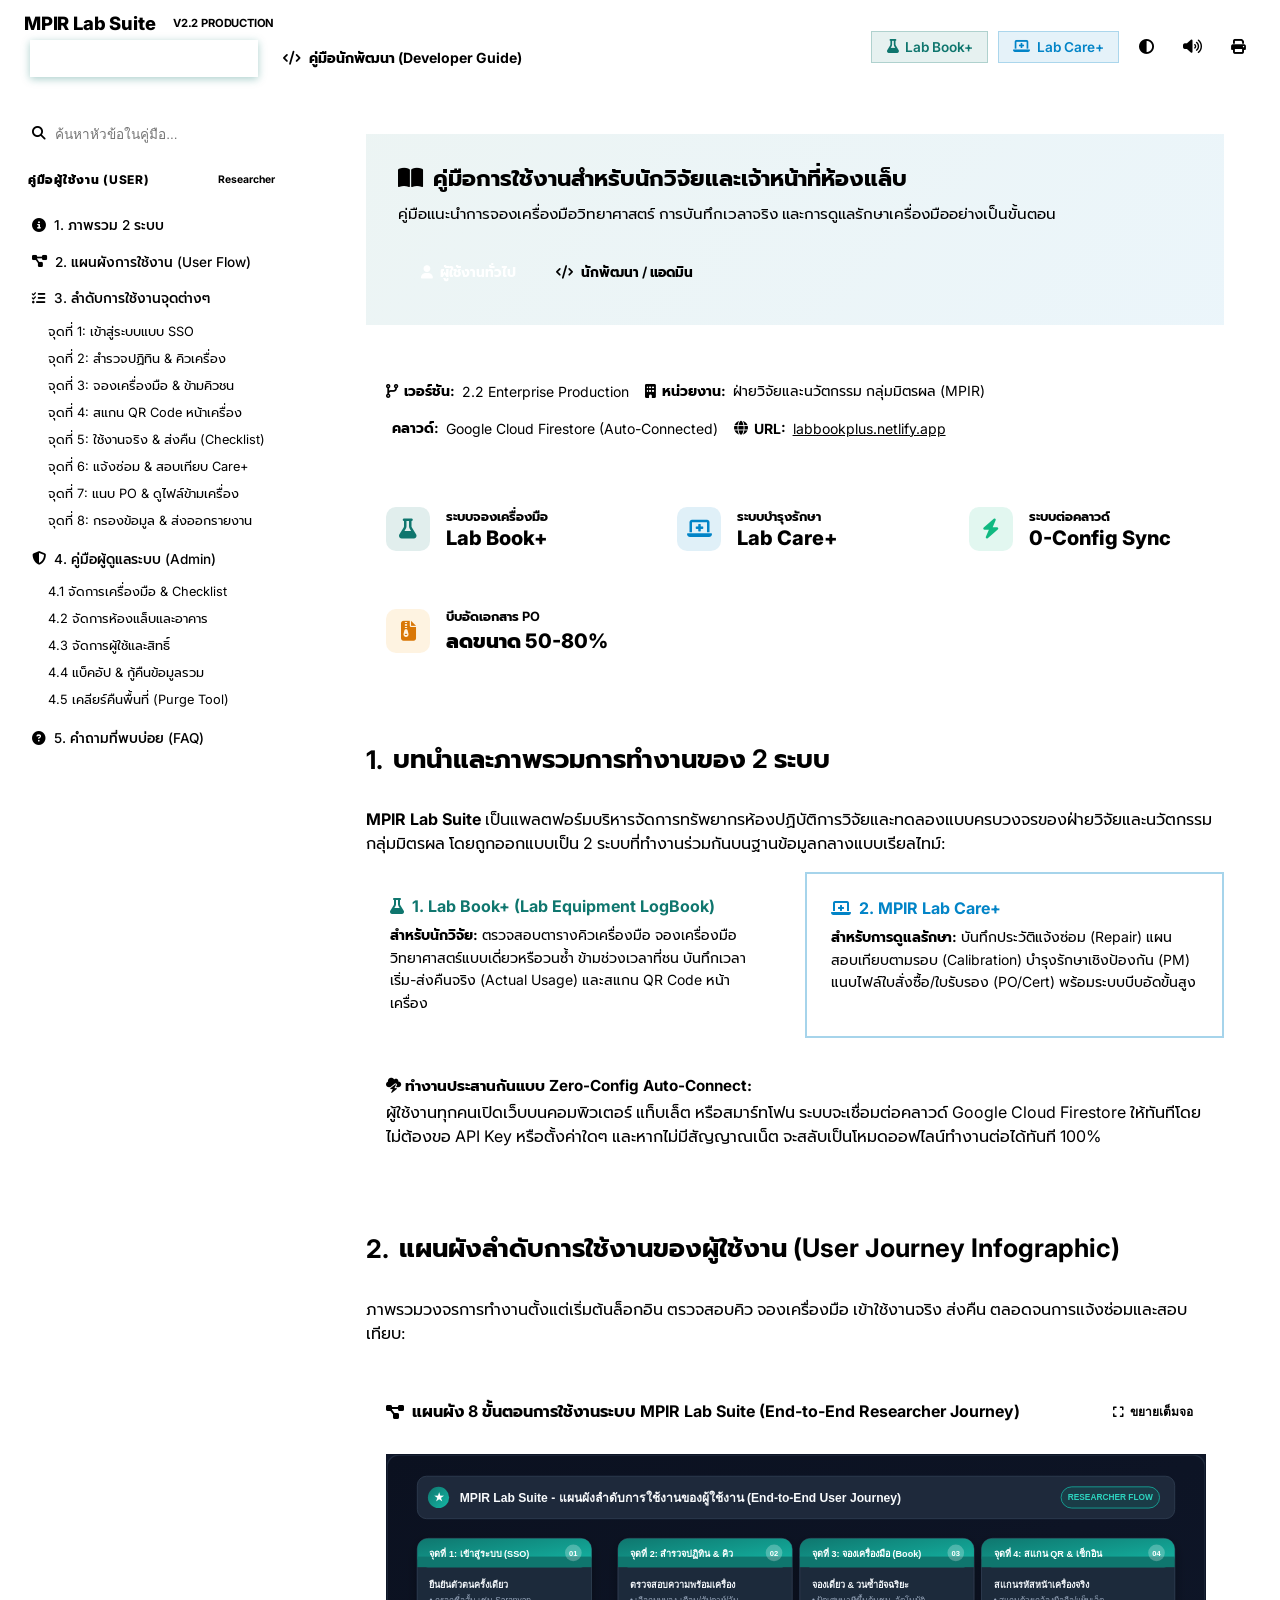
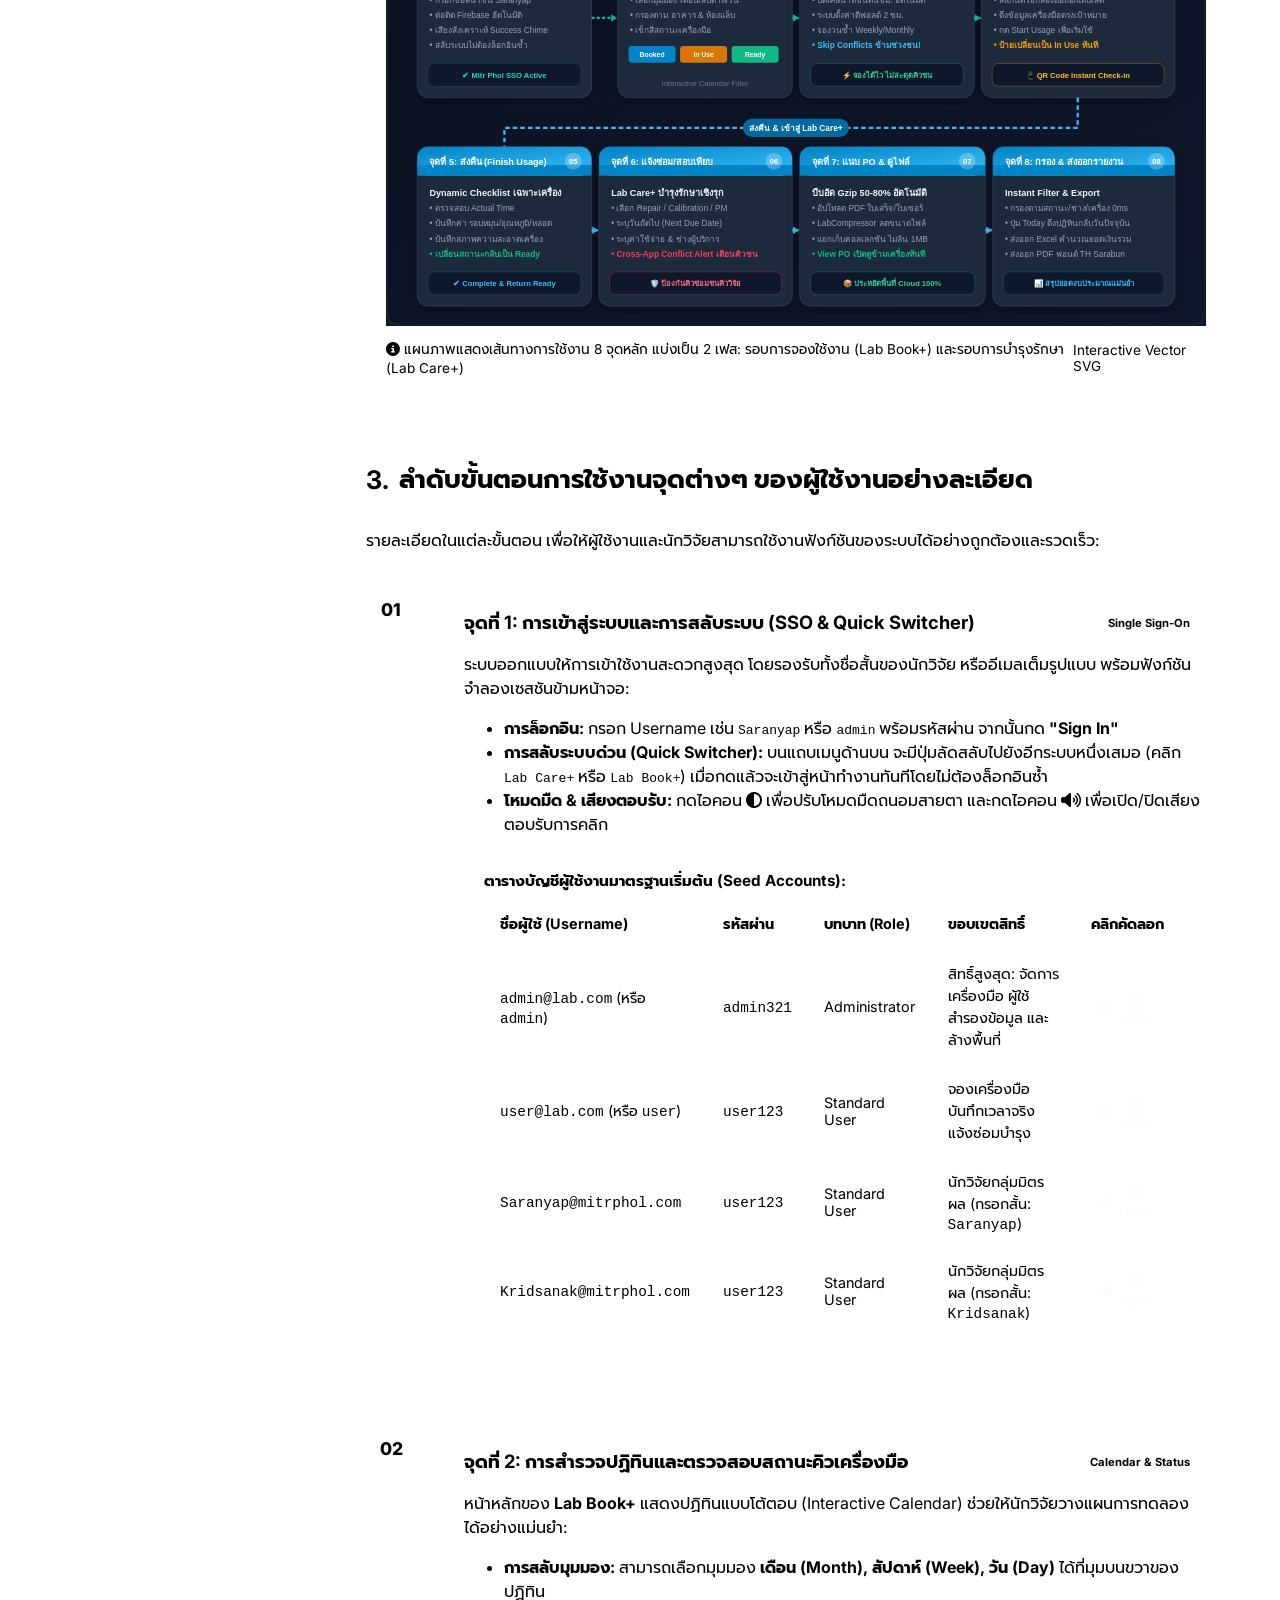
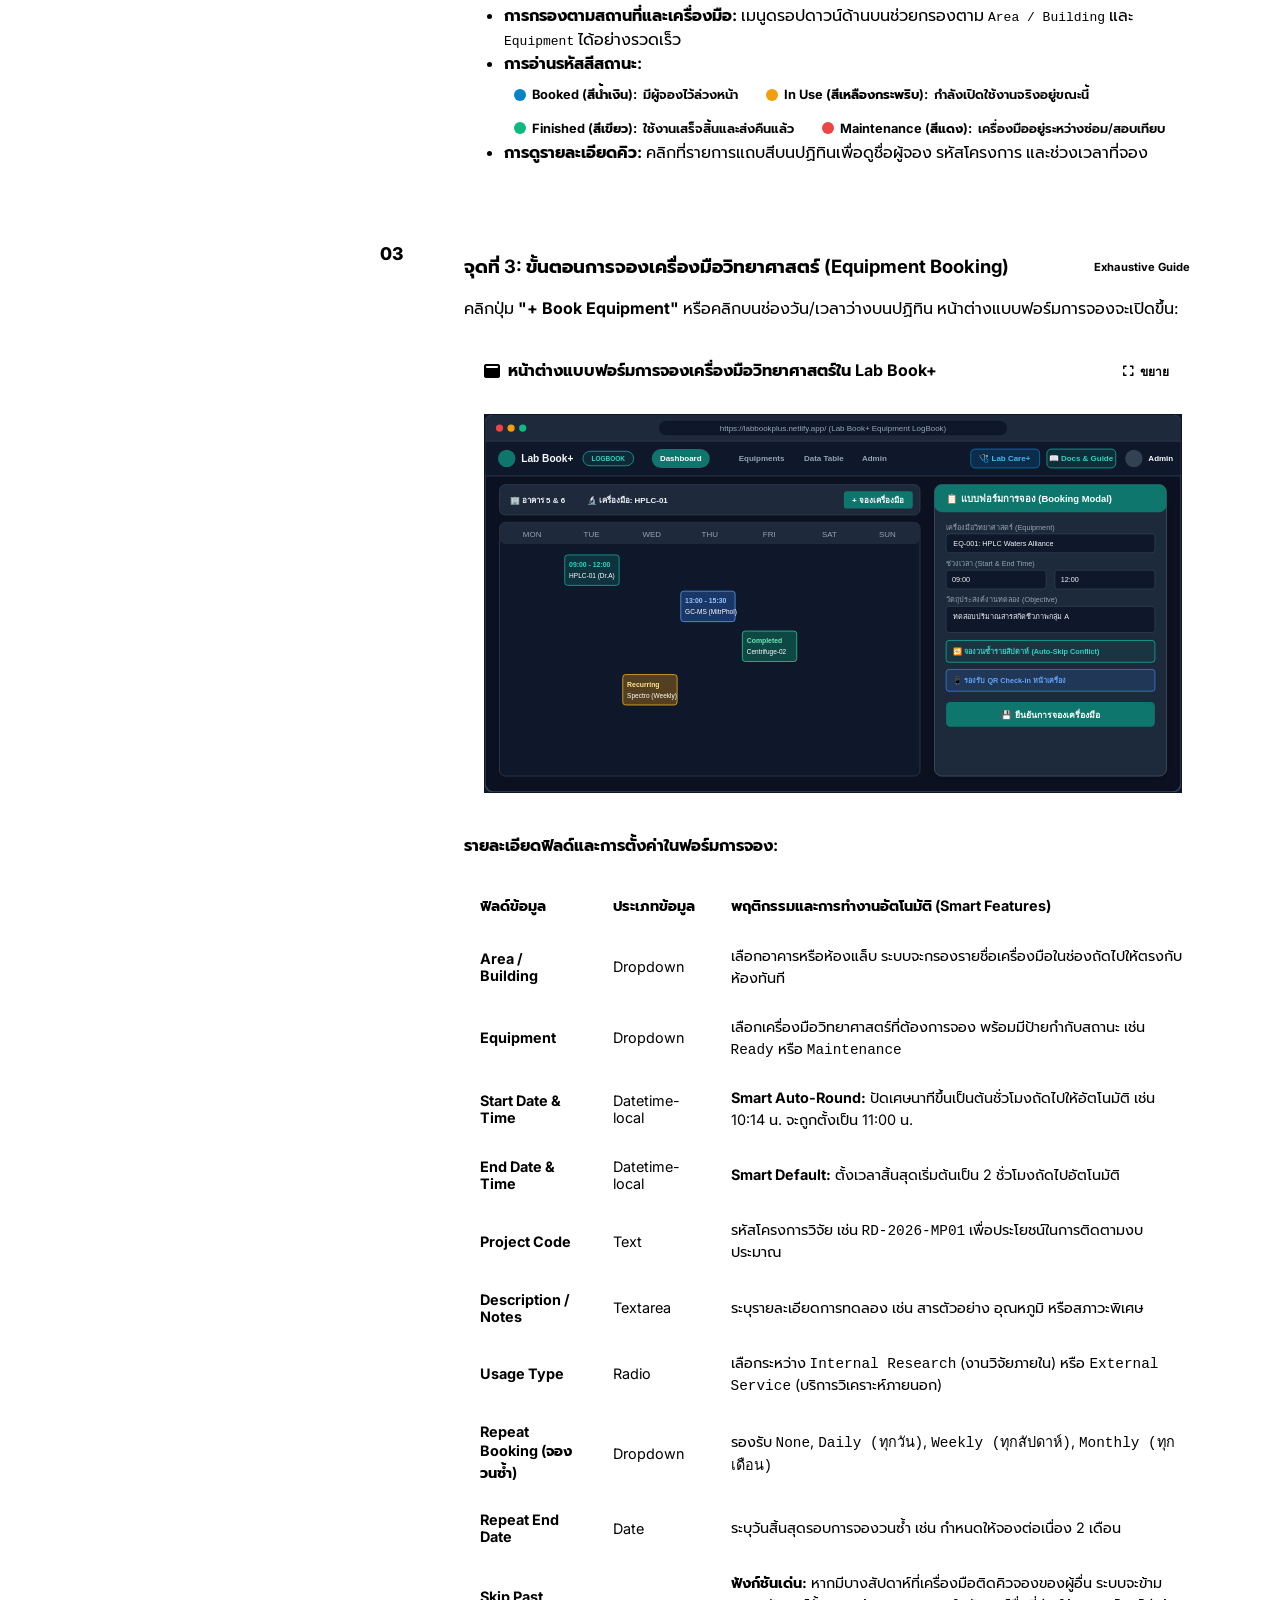
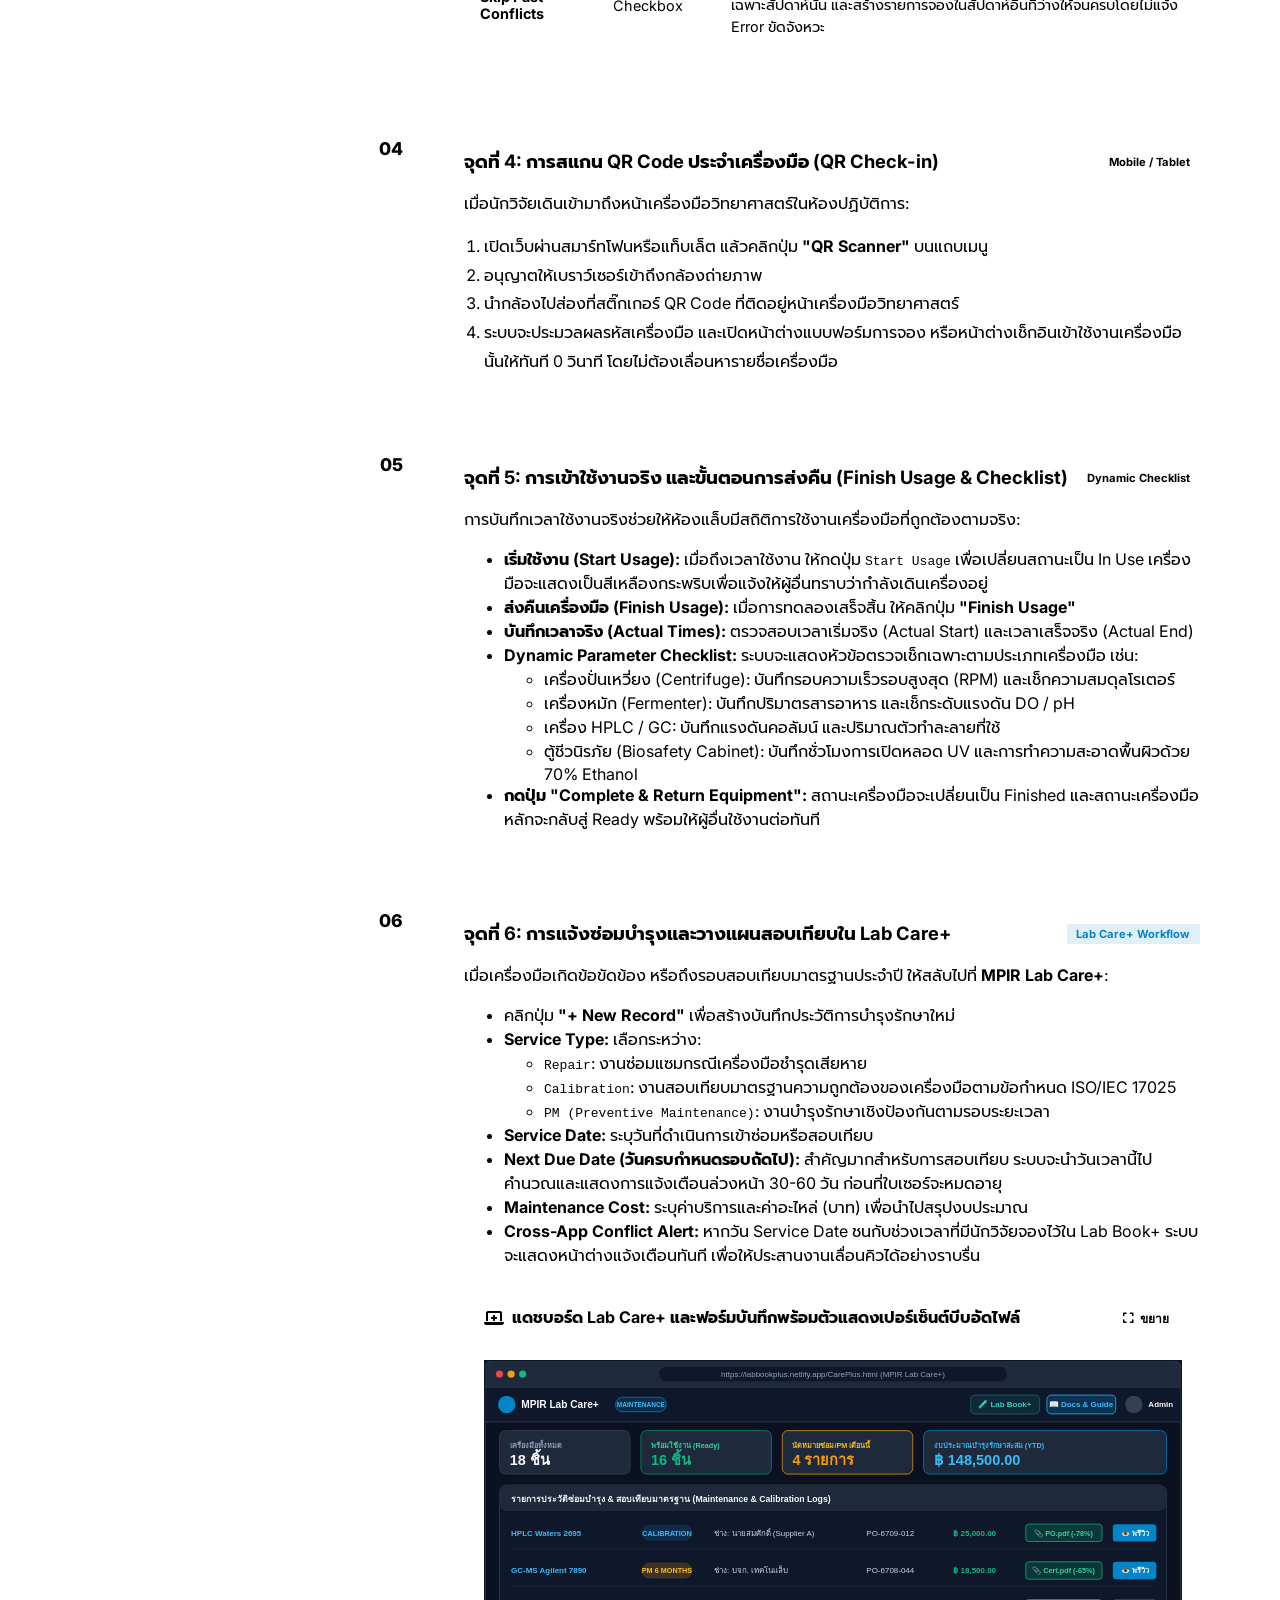
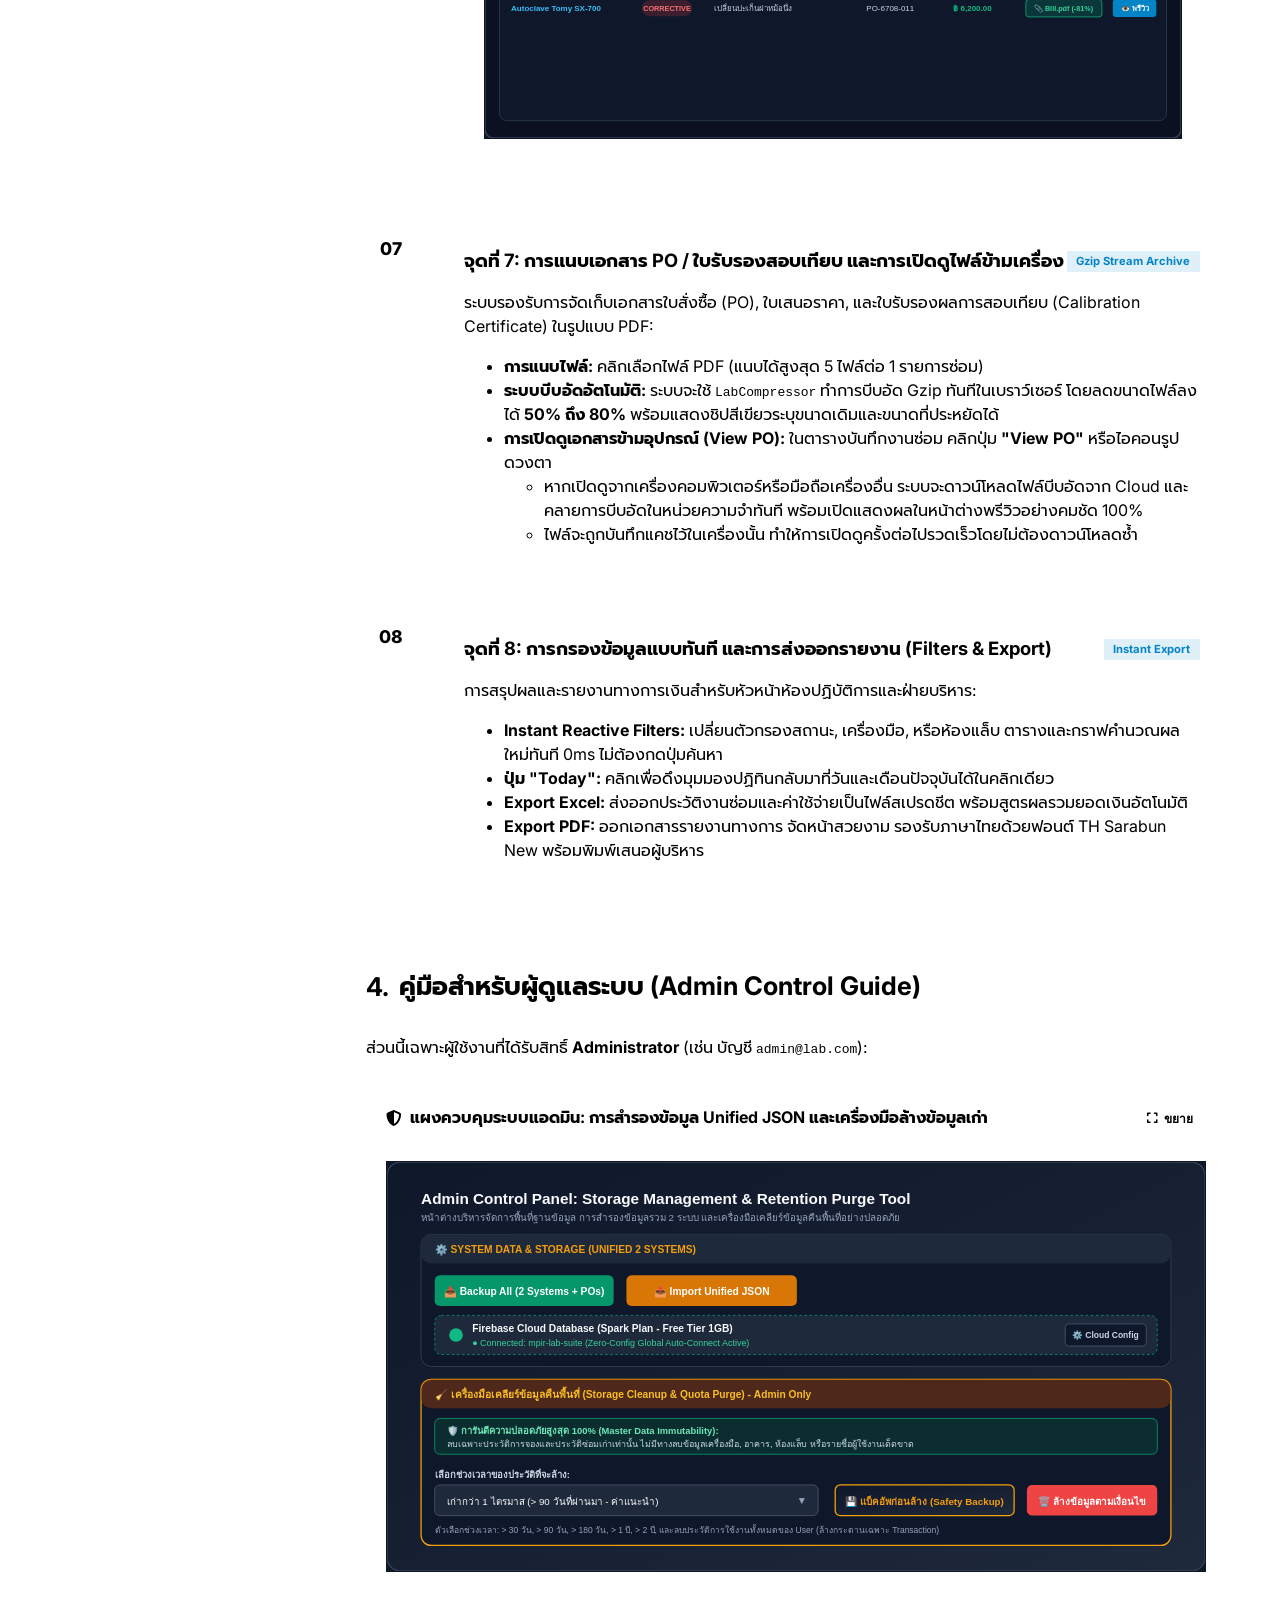
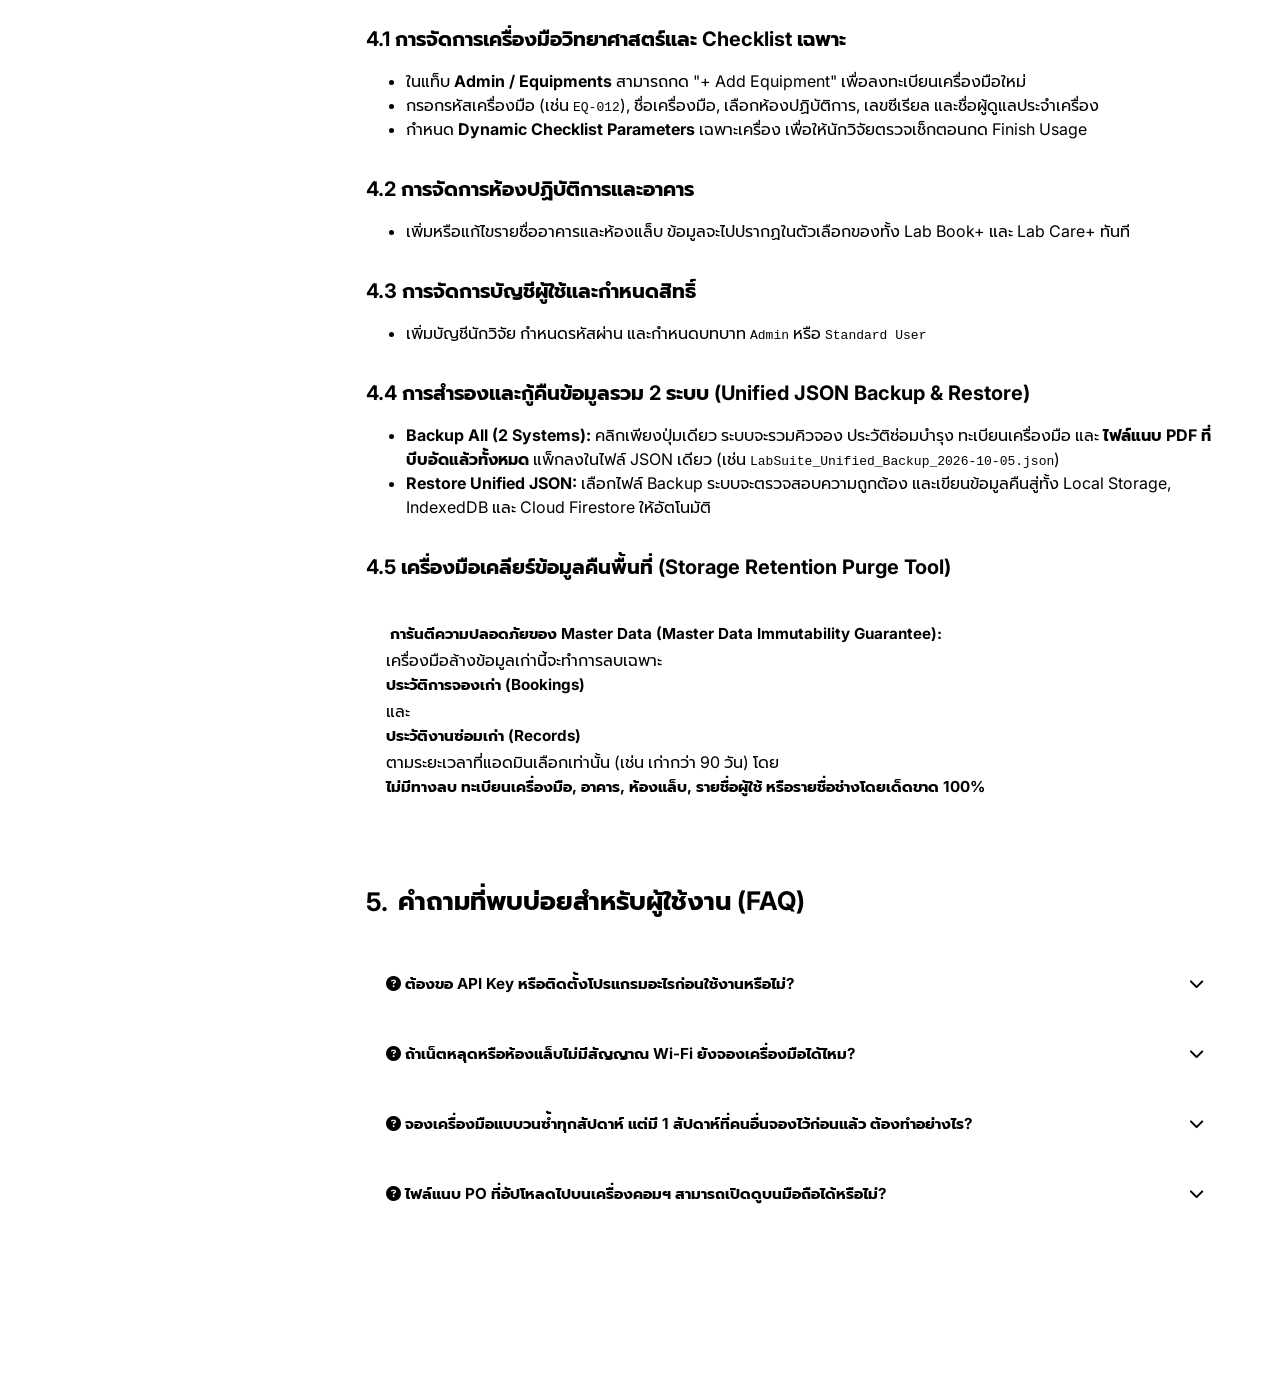
==== commit 8da2f6fd: "Add files via upload" ====
--- a/docs/index.html
+++ b/docs/index.html
@@ -6,7 +6,7 @@
     <meta name="viewport" content="width=device-width, initial-scale=1.0">
     <title>MPIR Lab Suite - Documentation & User Manual</title>
 
-    <!-- Google Fonts: Inter & Sarabun & Prompt -->
+    <!-- Google Fonts: Inter, Sarabun & Prompt -->
     <link rel="preconnect" href="https://fonts.googleapis.com">
     <link rel="preconnect" href="https://fonts.gstatic.com" crossorigin>
     <link href="https://fonts.googleapis.com/css2?family=Inter:wght@300;400;500;600;700;800&family=Prompt:wght@300;400;500;600;700&family=Sarabun:wght@300;400;500;600;700&display=swap" rel="stylesheet">
@@ -24,7 +24,7 @@
     <style>
         :root {
             --font-sans: 'Inter', 'Prompt', 'Sarabun', -apple-system, BlinkMacSystemFont, sans-serif;
-            --doc-sidebar-width: 290px;
+            --doc-sidebar-width: 310px;
         }
 
         body {
@@ -86,32 +86,33 @@
             background: var(--color-brand-subtle);
             color: var(--color-brand-primary);
             border: 1px solid var(--color-brand-border);
-            border-radius: 9999px;
+            border-radius: var(--radius-full);
             text-transform: uppercase;
         }
 
+        /* Main Mode Switcher (User vs Developer) */
         .docs-tab-nav {
             display: flex;
             background: var(--color-bg-subtle);
-            padding: 0.3rem;
-            border-radius: var(--radius-xl);
+            padding: 0.35rem;
+            border-radius: var(--radius-full);
             border: 1px solid var(--color-border-subtle);
-            gap: 0.3rem;
+            gap: 0.35rem;
         }
 
         .docs-tab-btn {
             border: none;
             background: transparent;
             color: var(--color-text-secondary);
-            padding: 0.45rem 1.1rem;
+            padding: 0.5rem 1.25rem;
             font-size: 0.875rem;
-            font-weight: 600;
-            border-radius: var(--radius-md);
+            font-weight: 700;
+            border-radius: var(--radius-full);
             cursor: pointer;
             display: flex;
             align-items: center;
             gap: 0.5rem;
-            transition: all 0.2s ease;
+            transition: all 0.2s cubic-bezier(0.4, 0, 0.2, 1);
             font-family: inherit;
         }
 
@@ -120,9 +121,14 @@
         }
 
         .docs-tab-btn.active {
-            background: var(--color-surface-card);
-            color: var(--color-brand-primary);
-            box-shadow: var(--shadow-sm);
+            background: var(--color-brand-primary);
+            color: #ffffff;
+            box-shadow: 0 2px 8px rgba(15, 118, 110, 0.35);
+        }
+
+        .docs-tab-btn.active.dev-btn {
+            background: var(--color-brand-secondary);
+            box-shadow: 0 2px 8px rgba(2, 132, 199, 0.35);
         }
 
         .docs-nav-tools {
@@ -165,10 +171,31 @@
             color: #ffffff;
         }
 
+        .docs-icon-btn {
+            width: 36px;
+            height: 36px;
+            border-radius: var(--radius-md);
+            border: 1px solid var(--color-border-subtle);
+            background: var(--color-surface-card);
+            color: var(--color-text-secondary);
+            display: flex;
+            align-items: center;
+            justify-content: center;
+            cursor: pointer;
+            transition: all 0.2s ease;
+            font-size: 0.95rem;
+        }
+
+        .docs-icon-btn:hover {
+            color: var(--color-text-main);
+            border-color: var(--color-brand-border);
+            transform: translateY(-1px);
+        }
+
         /* --- Main Layout Grid --- */
         .docs-layout {
             display: flex;
-            max-width: 1600px;
+            max-width: 1650px;
             margin: 0 auto;
             position: relative;
         }
@@ -181,7 +208,7 @@
             top: 65px;
             height: calc(100vh - 65px);
             overflow-y: auto;
-            padding: 1.5rem 1rem 3rem 1.5rem;
+            padding: 1.5rem 1.25rem 3rem;
             border-right: 1px solid var(--color-border-subtle);
             box-sizing: border-box;
             background: var(--color-bg-base);
@@ -220,13 +247,30 @@
             pointer-events: none;
         }
 
+        .docs-toc-header {
+            display: flex;
+            align-items: center;
+            justify-content: space-between;
+            padding: 0 0.5rem 0.5rem;
+            border-bottom: 1px solid var(--color-border-subtle);
+            margin-bottom: 0.75rem;
+        }
+
         .docs-toc-heading {
             font-size: 0.75rem;
-            font-weight: 700;
+            font-weight: 800;
             text-transform: uppercase;
             letter-spacing: 0.06em;
             color: var(--color-text-muted);
-            margin: 1.25rem 0 0.5rem 0.5rem;
+        }
+
+        .docs-toc-tag {
+            font-size: 0.65rem;
+            font-weight: 700;
+            padding: 0.15rem 0.45rem;
+            border-radius: var(--radius-full);
+            background: var(--color-brand-subtle);
+            color: var(--color-brand-primary);
         }
 
         .docs-toc-list {
@@ -290,12 +334,12 @@
             flex: 1;
             min-width: 0;
             padding: 2.5rem 3.5rem 6rem;
-            max-width: 1050px;
+            max-width: 1180px;
         }
 
         .docs-section {
             scroll-margin-top: 90px;
-            margin-bottom: 3.5rem;
+            margin-bottom: 4rem;
         }
 
         .docs-section h1 {
@@ -314,8 +358,8 @@
             color: var(--color-text-main);
             border-bottom: 2px solid var(--color-border-subtle);
             padding-bottom: 0.6rem;
-            margin-top: 2.5rem;
-            margin-bottom: 1.2rem;
+            margin-top: 2.75rem;
+            margin-bottom: 1.25rem;
             display: flex;
             align-items: center;
             gap: 0.65rem;
@@ -325,8 +369,11 @@
             font-size: 1.25rem;
             font-weight: 700;
             color: var(--color-text-main);
-            margin-top: 1.8rem;
-            margin-bottom: 0.8rem;
+            margin-top: 2rem;
+            margin-bottom: 0.85rem;
+            display: flex;
+            align-items: center;
+            gap: 0.5rem;
         }
 
         .docs-lead-meta {
@@ -352,6 +399,65 @@
             color: var(--color-text-main);
         }
 
+        /* Hero Target Switcher Banner */
+        .docs-role-hero {
+            background: linear-gradient(135deg, rgba(15, 118, 110, 0.08) 0%, rgba(2, 132, 199, 0.08) 100%);
+            border: 1px solid var(--color-brand-border);
+            border-radius: var(--radius-2xl);
+            padding: 1.75rem 2rem;
+            margin-bottom: 2.5rem;
+            display: flex;
+            flex-wrap: wrap;
+            align-items: center;
+            justify-content: space-between;
+            gap: 1.5rem;
+        }
+
+        .docs-role-text h2 {
+            margin: 0 0 0.4rem 0;
+            border: none;
+            padding: 0;
+            font-size: 1.4rem;
+        }
+
+        .docs-role-text p {
+            margin: 0;
+            color: var(--color-text-secondary);
+            font-size: 0.95rem;
+        }
+
+        .docs-role-toggle-group {
+            display: flex;
+            background: var(--color-surface-card);
+            border: 1px solid var(--color-border-subtle);
+            border-radius: var(--radius-full);
+            padding: 0.35rem;
+            gap: 0.3rem;
+            box-shadow: var(--shadow-sm);
+        }
+
+        .docs-role-toggle-btn {
+            border: none;
+            background: transparent;
+            color: var(--color-text-secondary);
+            padding: 0.5rem 1.1rem;
+            font-size: 0.85rem;
+            font-weight: 700;
+            border-radius: var(--radius-full);
+            cursor: pointer;
+            display: flex;
+            align-items: center;
+            gap: 0.45rem;
+            transition: all 0.2s;
+            font-family: inherit;
+        }
+
+        .docs-role-toggle-btn.active {
+            background: var(--color-brand-primary);
+            color: #ffffff;
+            box-shadow: var(--shadow-sm);
+        }
+
         /* --- UI Components for Documentation --- */
         .docs-kpi-grid {
             display: grid;
@@ -402,39 +508,208 @@
             color: var(--color-text-main);
         }
 
-        /* --- Tables --- */
-        .docs-table-wrapper {
+        /* --- Infographic Frame & Showcase --- */
+        .docs-infographic-card {
+            background: var(--color-surface-card);
+            border: 1px solid var(--color-border-subtle);
+            border-radius: var(--radius-2xl);
+            padding: 1.25rem;
+            margin: 2rem 0;
+            box-shadow: var(--shadow-md);
+            position: relative;
+            transition: border-color 0.2s;
+        }
+
+        .docs-infographic-card:hover {
+            border-color: var(--color-brand-border);
+        }
+
+        .docs-infographic-header {
+            display: flex;
+            align-items: center;
+            justify-content: space-between;
+            margin-bottom: 1rem;
+            padding-bottom: 0.75rem;
+            border-bottom: 1px solid var(--color-border-subtle);
+        }
+
+        .docs-infographic-title {
+            font-size: 1rem;
+            font-weight: 700;
+            color: var(--color-text-main);
+            display: flex;
+            align-items: center;
+            gap: 0.5rem;
+        }
+
+        .docs-infographic-actions {
+            display: flex;
+            align-items: center;
+            gap: 0.5rem;
+        }
+
+        .docs-infographic-btn {
+            background: var(--color-bg-subtle);
+            border: 1px solid var(--color-border-subtle);
+            color: var(--color-text-secondary);
+            padding: 0.3rem 0.7rem;
+            border-radius: var(--radius-sm);
+            font-size: 0.75rem;
+            font-weight: 600;
+            cursor: pointer;
+            display: inline-flex;
+            align-items: center;
+            gap: 0.35rem;
+            transition: all 0.15s;
+        }
+
+        .docs-infographic-btn:hover {
+            color: var(--color-brand-primary);
+            background: var(--color-brand-subtle);
+        }
+
+        .docs-infographic-view {
+            width: 100%;
+            border-radius: var(--radius-xl);
+            overflow: hidden;
+            background: #0f172a;
+            border: 1px solid rgba(0, 0, 0, 0.1);
+        }
+
+        .docs-infographic-view img {
+            width: 100%;
+            height: auto;
+            display: block;
+            transition: transform 0.3s ease;
+        }
+
+        .docs-infographic-caption {
+            font-size: 0.85rem;
+            color: var(--color-text-secondary);
+            margin-top: 0.85rem;
+            display: flex;
+            align-items: center;
+            justify-content: space-between;
+        }
+
+        /* --- Stepper Component for User Journey --- */
+        .docs-stepper {
+            display: flex;
+            flex-direction: column;
+            gap: 1.5rem;
+            margin: 2rem 0;
+            position: relative;
+        }
+
+        .docs-stepper::before {
+            content: '';
+            position: absolute;
+            left: 24px;
+            top: 24px;
+            bottom: 24px;
+            width: 2px;
+            background: var(--color-border-subtle);
+            z-index: 1;
+        }
+
+        .docs-step-item {
+            display: flex;
+            gap: 1.5rem;
+            position: relative;
+            z-index: 2;
+        }
+
+        .docs-step-bubble {
+            width: 50px;
+            height: 50px;
+            border-radius: 50%;
+            background: var(--color-surface-card);
+            border: 2px solid var(--color-brand-primary);
+            color: var(--color-brand-primary);
+            font-weight: 800;
+            font-size: 1.1rem;
+            display: flex;
+            align-items: center;
+            justify-content: center;
+            flex-shrink: 0;
+            box-shadow: var(--shadow-sm);
+        }
+
+        .docs-step-item.care .docs-step-bubble {
+            border-color: var(--color-brand-secondary);
+            color: var(--color-brand-secondary);
+        }
+
+        .docs-step-card {
+            flex: 1;
             background: var(--color-surface-card);
             border: 1px solid var(--color-border-subtle);
             border-radius: var(--radius-xl);
+            padding: 1.5rem;
+            box-shadow: var(--shadow-sm);
+            transition: all 0.2s;
+        }
+
+        .docs-step-card:hover {
+            border-color: var(--color-brand-border);
+            box-shadow: var(--shadow-md);
+        }
+
+        .docs-step-title {
+            font-size: 1.15rem;
+            font-weight: 700;
+            color: var(--color-text-main);
+            margin: 0 0 0.5rem 0;
+            display: flex;
+            align-items: center;
+            justify-content: space-between;
+        }
+
+        .docs-step-badge {
+            font-size: 0.7rem;
+            font-weight: 700;
+            padding: 0.2rem 0.6rem;
+            border-radius: var(--radius-full);
+            background: var(--color-brand-subtle);
+            color: var(--color-brand-primary);
+        }
+
+        .docs-step-badge.care {
+            background: rgba(2, 132, 199, 0.12);
+            color: #0284c7;
+        }
+
+        /* --- Table Styling --- */
+        .docs-table-wrapper {
             overflow-x: auto;
             margin: 1.5rem 0;
+            border: 1px solid var(--color-border-subtle);
+            border-radius: var(--radius-xl);
+            background: var(--color-surface-card);
             box-shadow: var(--shadow-sm);
         }
 
         .docs-table {
             width: 100%;
             border-collapse: collapse;
+            font-size: 0.9rem;
             text-align: left;
-            font-size: 0.9rem;
         }
 
         .docs-table th {
             background: var(--color-bg-subtle);
+            color: var(--color-text-main);
+            font-weight: 700;
+            padding: 0.85rem 1rem;
+            border-bottom: 1px solid var(--color-border-subtle);
+            white-space: nowrap;
+        }
+
+        .docs-table td {
+            padding: 0.85rem 1rem;
+            border-bottom: 1px solid var(--color-border-subtle);
             color: var(--color-text-secondary);
-            font-weight: 700;
-            padding: 0.85rem 1.1rem;
-            border-bottom: 1px solid var(--color-border-subtle);
-            text-transform: uppercase;
-            font-size: 0.75rem;
-            letter-spacing: 0.05em;
-        }
-
-        .docs-table td {
-            padding: 0.85rem 1.1rem;
-            border-bottom: 1px solid var(--color-border-subtle);
-            color: var(--color-text-main);
-            vertical-align: top;
+            vertical-align: middle;
         }
 
         .docs-table tr:last-child td {
@@ -442,59 +717,58 @@
         }
 
         .docs-table tr:hover td {
-            background: rgba(15, 118, 110, 0.02);
-        }
-
-        /* --- Code Blocks --- */
+            background: rgba(15, 118, 110, 0.03);
+        }
+
+        /* --- Code Snippet Box --- */
         .docs-code-container {
-            position: relative;
-            margin: 1.25rem 0;
             border-radius: var(--radius-xl);
             overflow: hidden;
-            border: 1px solid var(--color-border-strong);
+            border: 1px solid var(--color-border-subtle);
             background: #0f172a;
             color: #f8fafc;
+            margin: 1.5rem 0;
+            box-shadow: var(--shadow-sm);
         }
 
         .docs-code-header {
+            background: #1e293b;
+            padding: 0.65rem 1rem;
             display: flex;
             align-items: center;
             justify-content: space-between;
-            padding: 0.5rem 1rem;
-            background: #1e293b;
+            font-size: 0.8rem;
+            font-weight: 600;
+            color: #94a3b8;
             border-bottom: 1px solid #334155;
-            font-size: 0.75rem;
-            font-family: monospace;
-            color: #94a3b8;
+        }
+
+        .docs-code-block {
+            margin: 0;
+            padding: 1.25rem;
+            overflow-x: auto;
+            font-family: 'Consolas', 'Fira Code', monospace;
+            font-size: 0.85rem;
+            line-height: 1.6;
         }
 
         .docs-copy-btn {
-            background: transparent;
-            border: 1px solid #475569;
-            color: #cbd5e1;
-            padding: 0.25rem 0.65rem;
+            background: rgba(255, 255, 255, 0.1);
+            border: 1px solid rgba(255, 255, 255, 0.15);
+            color: #f8fafc;
+            padding: 0.25rem 0.6rem;
             border-radius: var(--radius-sm);
             font-size: 0.75rem;
             cursor: pointer;
             transition: all 0.2s;
             display: inline-flex;
             align-items: center;
-            gap: 0.35rem;
+            gap: 0.3rem;
         }
 
         .docs-copy-btn:hover {
-            background: rgba(255, 255, 255, 0.1);
+            background: rgba(255, 255, 255, 0.25);
             color: #ffffff;
-            border-color: #94a3b8;
-        }
-
-        .docs-code-block {
-            margin: 0;
-            padding: 1.25rem;
-            overflow-x: auto;
-            font-family: 'Consolas', 'Monaco', 'Courier New', monospace;
-            font-size: 0.875rem;
-            line-height: 1.6;
         }
 
         /* --- Callout & Cards --- */
@@ -597,47 +871,17 @@
             overflow-x: auto;
         }
 
-        /* --- Visual Illustration Figure --- */
-        .docs-diagram-figure {
-            margin: 1.75rem 0;
-            background: var(--color-surface-card);
-            border: 1px solid var(--color-border-subtle);
-            border-radius: var(--radius-2xl);
-            padding: 1.25rem;
-            box-shadow: var(--shadow-md);
-            text-align: center;
-        }
-
-        .docs-diagram-figure img {
-            max-width: 100%;
-            height: auto;
-            border-radius: var(--radius-xl);
-            display: block;
-            margin: 0 auto;
-            border: 1px solid rgba(0, 0, 0, 0.1);
-        }
-
-        .docs-diagram-caption {
-            font-size: 0.85rem;
-            font-weight: 700;
-            color: var(--color-text-secondary);
-            margin-top: 0.85rem;
-            display: flex;
-            align-items: center;
-            justify-content: center;
-            gap: 0.5rem;
-        }
-
         /* --- Swatch Pill --- */
         .color-swatch-pill {
             display: inline-flex;
             align-items: center;
             gap: 0.4rem;
             padding: 0.2rem 0.6rem;
-            border-radius: 9999px;
+            border-radius: var(--radius-full);
             font-size: 0.8rem;
             font-weight: 600;
             border: 1px solid var(--color-border-subtle);
+            background: var(--color-surface-card);
         }
 
         .swatch-dot {
@@ -647,9 +891,66 @@
             display: inline-block;
         }
 
+        /* Lightbox Modal for Infographic Zoom */
+        .docs-lightbox-modal {
+            display: none;
+            position: fixed;
+            top: 0;
+            left: 0;
+            width: 100%;
+            height: 100%;
+            background: rgba(11, 17, 32, 0.88);
+            backdrop-filter: blur(8px);
+            -webkit-backdrop-filter: blur(8px);
+            z-index: 2000;
+            justify-content: center;
+            align-items: center;
+            padding: 2rem;
+            box-sizing: border-box;
+        }
+
+        .docs-lightbox-modal.open {
+            display: flex;
+        }
+
+        .docs-lightbox-content {
+            max-width: 95%;
+            max-height: 90vh;
+            background: var(--color-surface-card);
+            border-radius: var(--radius-2xl);
+            padding: 1.5rem;
+            box-shadow: var(--shadow-xl);
+            position: relative;
+            overflow: auto;
+            border: 1px solid var(--color-border-strong);
+        }
+
+        .docs-lightbox-close {
+            position: absolute;
+            top: 1rem;
+            right: 1rem;
+            background: var(--color-bg-subtle);
+            border: none;
+            width: 36px;
+            height: 36px;
+            border-radius: 50%;
+            cursor: pointer;
+            color: var(--color-text-main);
+            font-size: 1.1rem;
+            display: flex;
+            align-items: center;
+            justify-content: center;
+            transition: all 0.2s;
+        }
+
+        .docs-lightbox-close:hover {
+            background: #ef4444;
+            color: #ffffff;
+        }
+
         /* --- Print Optimizations --- */
         @media print {
-            .docs-navbar, .docs-sidebar, .docs-nav-tools {
+            .docs-navbar, .docs-sidebar, .docs-nav-tools, .docs-role-hero, .docs-lightbox-modal {
                 display: none !important;
             }
             .docs-content {
@@ -666,7 +967,7 @@
         }
 
         /* --- Responsive Media Queries --- */
-        @media (max-width: 1024px) {
+        @media (max-width: 1100px) {
             .docs-sidebar {
                 display: none;
             }
@@ -690,26 +991,32 @@
                 </div>
             </a>
 
-            <!-- Tab Segment Switcher -->
-            <div class="docs-tab-nav">
-                <button class="docs-tab-btn active" id="tabBtnManual" onclick="switchDocTab('manual')">
-                    <i class="fa-solid fa-book-open"></i> <span>คู่มือการใช้งาน (Manual)</span>
+            <!-- Mode Switcher: User vs Developer -->
+            <div class="docs-tab-nav" role="tablist">
+                <button class="docs-tab-btn active" id="tabBtnUser" onclick="switchDocTab('user')" title="คู่มือการใช้งานสำหรับนักวิจัยและผู้ใช้งาน">
+                    <i class="fa-solid fa-user-gear"></i> <span>คู่มือผู้ใช้งาน (User Guide)</span>
                 </button>
-                <button class="docs-tab-btn" id="tabBtnDesign" onclick="switchDocTab('design')">
-                    <i class="fa-solid fa-layer-group"></i> <span>สถาปัตยกรรม (System Design)</span>
+                <button class="docs-tab-btn dev-btn" id="tabBtnDev" onclick="switchDocTab('developer')" title="คู่มือสถาปัตยกรรมและนักพัฒนา">
+                    <i class="fa-solid fa-code"></i> <span>คู่มือนักพัฒนา (Developer Guide)</span>
                 </button>
             </div>
         </div>
 
         <div class="docs-nav-tools">
-            <a href="index.html" class="docs-app-link docs-app-link-book" title="เปิดระบบ Lab Book+ (Lab Equipment LogBook)">
+            <a href="index.html" class="docs-app-link docs-app-link-book" title="เปิดระบบ Lab Book+ (Equipment LogBook)">
                 <i class="fa-solid fa-flask"></i> <span>Lab Book+</span>
             </a>
-            <a href="CarePlus.html" class="docs-app-link docs-app-link-care" title="เปิดระบบ MPIR Lab Care+">
+            <a href="CarePlus.html" class="docs-app-link docs-app-link-care" title="เปิดระบบ MPIR Lab Care+ (บำรุงรักษา/สอบเทียบ)">
                 <i class="fa-solid fa-laptop-medical"></i> <span>Lab Care+</span>
             </a>
 
-            <button class="nav-action-btn" onclick="window.print()" title="พิมพ์หรือบันทึกเป็น PDF (Print Document)">
+            <button class="docs-icon-btn" onclick="LabTheme.toggle()" title="สลับโหมดมืด/สว่าง (Dark Mode)">
+                <i class="fa-solid fa-circle-half-stroke"></i>
+            </button>
+            <button class="docs-icon-btn" onclick="LabAudio.toggleMute()" title="เปิด/ปิดเสียงตอบรับ (Sound FX)">
+                <i class="fa-solid fa-volume-high"></i>
+            </button>
+            <button class="docs-icon-btn" onclick="window.print()" title="พิมพ์หรือบันทึกเป็น PDF">
                 <i class="fa-solid fa-print"></i>
             </button>
         </div>
@@ -720,73 +1027,64 @@
         <aside class="docs-sidebar">
             <div class="docs-search-box">
                 <i class="fa-solid fa-magnifying-glass docs-search-icon"></i>
-                <input type="text" id="docsSearchInput" class="docs-search-input" placeholder="ค้นหาหัวข้อคู่มือ / สถาปัตยกรรม..." oninput="handleDocsSearch()">
+                <input type="text" id="docsSearchInput" class="docs-search-input" placeholder="ค้นหาหัวข้อในคู่มือ..." oninput="handleDocsSearch()">
             </div>
 
-            <!-- TOC for User Manual -->
-            <div id="tocManual">
-                <div class="docs-toc-heading">สารบัญคู่มือผู้ใช้งาน</div>
+            <!-- TOC for User Guide -->
+            <div id="tocUser">
+                <div class="docs-toc-header">
+                    <span class="docs-toc-heading">คู่มือผู้ใช้งาน (User)</span>
+                    <span class="docs-toc-tag">Researcher</span>
+                </div>
                 <ul class="docs-toc-list">
-                    <li><a href="#man-intro" class="docs-toc-link"><i class="fa-solid fa-circle-info"></i> 1. บทนำและภาพรวม</a></li>
+                    <li><a href="#usr-overview" class="docs-toc-link"><i class="fa-solid fa-circle-info"></i> 1. ภาพรวม 2 ระบบ</a></li>
+                    <li><a href="#usr-journey" class="docs-toc-link"><i class="fa-solid fa-diagram-project"></i> 2. แผนผังการใช้งาน (User Flow)</a></li>
                     <li>
-                        <a href="#man-getting-started" class="docs-toc-link"><i class="fa-solid fa-power-off"></i> 2. การเริ่มต้นใช้งาน</a>
+                        <a href="#usr-steps" class="docs-toc-link"><i class="fa-solid fa-list-check"></i> 3. ลำดับการใช้งานจุดต่างๆ</a>
                         <ul class="docs-toc-sublist">
-                            <li><a href="#man-accounts" class="docs-toc-sublink">2.1 บัญชีผู้ใช้งานเริ่มต้น</a></li>
-                            <li><a href="#man-login" class="docs-toc-sublink">2.2 การเข้าสู่ระบบแบบ SSO</a></li>
-                            <li><a href="#man-switcher" class="docs-toc-sublink">2.3 การสลับระบบ (Quick Switcher)</a></li>
-                            <li><a href="#man-theme-sound" class="docs-toc-sublink">2.4 โหมดมืดและเสียงเอฟเฟกต์</a></li>
+                            <li><a href="#usr-step-1" class="docs-toc-sublink">จุดที่ 1: เข้าสู่ระบบแบบ SSO</a></li>
+                            <li><a href="#usr-step-2" class="docs-toc-sublink">จุดที่ 2: สำรวจปฏิทิน & คิวเครื่อง</a></li>
+                            <li><a href="#usr-step-3" class="docs-toc-sublink">จุดที่ 3: จองเครื่องมือ & ข้ามคิวชน</a></li>
+                            <li><a href="#usr-step-4" class="docs-toc-sublink">จุดที่ 4: สแกน QR Code หน้าเครื่อง</a></li>
+                            <li><a href="#usr-step-5" class="docs-toc-sublink">จุดที่ 5: ใช้งานจริง & ส่งคืน (Checklist)</a></li>
+                            <li><a href="#usr-step-6" class="docs-toc-sublink">จุดที่ 6: แจ้งซ่อม & สอบเทียบ Care+</a></li>
+                            <li><a href="#usr-step-7" class="docs-toc-sublink">จุดที่ 7: แนบ PO & ดูไฟล์ข้ามเครื่อง</a></li>
+                            <li><a href="#usr-step-8" class="docs-toc-sublink">จุดที่ 8: กรองข้อมูล & ส่งออกรายงาน</a></li>
                         </ul>
                     </li>
                     <li>
-                        <a href="#man-notelab" class="docs-toc-link"><i class="fa-solid fa-calendar-check"></i> 3. การใช้งาน Lab Book+</a>
+                        <a href="#usr-admin" class="docs-toc-link"><i class="fa-solid fa-shield-halved"></i> 4. คู่มือผู้ดูแลระบบ (Admin)</a>
                         <ul class="docs-toc-sublist">
-                            <li><a href="#man-calendar" class="docs-toc-sublink">3.1 หน้าปฏิทินและคิวเครื่องมือ</a></li>
-                            <li><a href="#man-booking" class="docs-toc-sublink">3.2 ฟอร์มจองเครื่องมือ (Exhaustive Fields)</a></li>
-                            <li><a href="#man-recurring" class="docs-toc-sublink">3.3 จองวนซ้ำ & ข้ามช่วงเวลาชน (Skip Conflicts)</a></li>
-                            <li><a href="#man-actual-usage" class="docs-toc-sublink">3.4 ฟอร์มบันทึกเวลาจริง & ส่งคืน (Dynamic Checklist)</a></li>
-                            <li><a href="#man-qr" class="docs-toc-sublink">3.5 การสแกน QR Code หน้าเครื่อง</a></li>
+                            <li><a href="#usr-admin-eq" class="docs-toc-sublink">4.1 จัดการเครื่องมือ & Checklist</a></li>
+                            <li><a href="#usr-admin-loc" class="docs-toc-sublink">4.2 จัดการห้องแล็บและอาคาร</a></li>
+                            <li><a href="#usr-admin-users" class="docs-toc-sublink">4.3 จัดการผู้ใช้และสิทธิ์</a></li>
+                            <li><a href="#usr-admin-backup" class="docs-toc-sublink">4.4 แบ็คอัป & กู้คืนข้อมูลรวม</a></li>
+                            <li><a href="#usr-admin-purge" class="docs-toc-sublink">4.5 เคลียร์คืนพื้นที่ (Purge Tool)</a></li>
                         </ul>
                     </li>
-                    <li>
-                        <a href="#man-careplus" class="docs-toc-link"><i class="fa-solid fa-wrench"></i> 4. การใช้งาน Lab Care+</a>
-                        <ul class="docs-toc-sublist">
-                            <li><a href="#man-care-dash" class="docs-toc-sublink">4.1 แดชบอร์ด & ปฏิทิน Responsive</a></li>
-                            <li><a href="#man-care-filters" class="docs-toc-sublink">4.2 ตัวกรองโต้ตอบทันที (Instant Filters)</a></li>
-                            <li><a href="#man-care-records" class="docs-toc-sublink">4.3 ฟอร์มบันทึกซ่อม/สอบเทียบ (Exhaustive Fields)</a></li>
-                            <li><a href="#man-care-po" class="docs-toc-sublink">4.4 แนบไฟล์ใบสั่งซื้อ (PO/Cert IndexedDB)</a></li>
-                            <li><a href="#man-care-conflict" class="docs-toc-sublink">4.5 การเตือนคิวจองชนซ้อน</a></li>
-                            <li><a href="#man-care-export" class="docs-toc-sublink">4.6 ส่งออกรายงาน PDF/Excel</a></li>
-                        </ul>
-                    </li>
-                    <li>
-                        <a href="#man-admin" class="docs-toc-link"><i class="fa-solid fa-shield-halved"></i> 5. คู่มือผู้ดูแลระบบ</a>
-                        <ul class="docs-toc-sublist">
-                            <li><a href="#man-admin-eq" class="docs-toc-sublink">5.1 การจัดการเครื่องมือวิทยาศาสตร์</a></li>
-                            <li><a href="#man-admin-loc" class="docs-toc-sublink">5.2 จัดการอาคารและห้องแล็บ</a></li>
-                            <li><a href="#man-admin-users" class="docs-toc-sublink">5.3 จัดการผู้ใช้และรหัสผ่าน</a></li>
-                            <li><a href="#man-admin-backup" class="docs-toc-sublink">5.4 สำรอง/กู้คืนข้อมูลรวม 2 ระบบ (Unified JSON)</a></li>
-                            <li><a href="#man-admin-purge" class="docs-toc-sublink">5.5 เครื่องมือเคลียร์ข้อมูลคืนพื้นที่ (Storage Purge Tool)</a></li>
-                            <li><a href="#man-admin-firebase" class="docs-toc-sublink">5.6 เชื่อมต่อ Cloud Firebase (Spark Plan)</a></li>
-                        </ul>
-                    </li>
-                    <li><a href="#man-faq" class="docs-toc-link"><i class="fa-solid fa-circle-question"></i> 6. คำถามที่พบบ่อย (FAQ)</a></li>
+                    <li><a href="#usr-faq" class="docs-toc-link"><i class="fa-solid fa-circle-question"></i> 5. คำถามที่พบบ่อย (FAQ)</a></li>
                 </ul>
             </div>
 
-            <!-- TOC for System Design -->
-            <div id="tocDesign" style="display: none;">
-                <div class="docs-toc-heading">สารบัญสถาปัตยกรรมระบบ</div>
+            <!-- TOC for Developer Guide -->
+            <div id="tocDeveloper" style="display: none;">
+                <div class="docs-toc-header">
+                    <span class="docs-toc-heading">คู่มือนักพัฒนา (Dev)</span>
+                    <span class="docs-toc-tag" style="background: rgba(2, 132, 199, 0.15); color: #0284c7;">Architect</span>
+                </div>
                 <ul class="docs-toc-list">
-                    <li><a href="#des-exec" class="docs-toc-link"><i class="fa-solid fa-compass"></i> 1. Executive Summary</a></li>
-                    <li><a href="#des-arch" class="docs-toc-link"><i class="fa-solid fa-network-wired"></i> 2. Topology & Diagram</a></li>
-                    <li><a href="#des-color" class="docs-toc-link"><i class="fa-solid fa-palette"></i> 3. 60-30-10 Design System</a></li>
-                    <li><a href="#des-schema" class="docs-toc-link"><i class="fa-solid fa-database"></i> 4. Data Schema & ER Diagram</a></li>
-                    <li><a href="#des-sync" class="docs-toc-link"><i class="fa-solid fa-rotate"></i> 5. State Synchronization</a></li>
-                    <li><a href="#des-feedback" class="docs-toc-link"><i class="fa-solid fa-volume-high"></i> 6. Multimodal Feedback</a></li>
-                    <li><a href="#des-storage" class="docs-toc-link"><i class="fa-solid fa-box-archive"></i> 7. Storage (IndexedDB)</a></li>
-                    <li><a href="#des-smart" class="docs-toc-link"><i class="fa-solid fa-bolt"></i> 8. Smart Defaults & Logic</a></li>
-                    <li><a href="#des-rbac" class="docs-toc-link"><i class="fa-solid fa-user-lock"></i> 9. Security & Access Control</a></li>
-                    <li><a href="#des-qa" class="docs-toc-link"><i class="fa-solid fa-clipboard-check"></i> 10. QA & Verification</a></li>
+                    <li><a href="#dev-exec" class="docs-toc-link"><i class="fa-solid fa-compass"></i> 1. Executive Summary</a></li>
+                    <li><a href="#dev-topology" class="docs-toc-link"><i class="fa-solid fa-network-wired"></i> 2. System Topology & Layers</a></li>
+                    <li><a href="#dev-schema" class="docs-toc-link"><i class="fa-solid fa-database"></i> 3. Data Schema & ER Models</a></li>
+                    <li><a href="#dev-sync" class="docs-toc-link"><i class="fa-solid fa-rotate"></i> 4. State Synchronization Engine</a></li>
+                    <li><a href="#dev-compression" class="docs-toc-link"><i class="fa-solid fa-file-zipper"></i> 5. Gzip Compression Pipeline</a></li>
+                    <li><a href="#dev-cloud" class="docs-toc-link"><i class="fa-solid fa-cloud"></i> 6. Zero-Config Cloud Sync</a></li>
+                    <li><a href="#dev-feedback" class="docs-toc-link"><i class="fa-solid fa-volume-high"></i> 7. Multimodal Feedback Engine</a></li>
+                    <li><a href="#dev-tokens" class="docs-toc-link"><i class="fa-solid fa-palette"></i> 8. 60-30-10 Design System</a></li>
+                    <li><a href="#dev-rbac" class="docs-toc-link"><i class="fa-solid fa-user-shield"></i> 9. Security & Access Control</a></li>
+                    <li><a href="#dev-api" class="docs-toc-link"><i class="fa-solid fa-book-bookmark"></i> 10. SDK & Global API Reference</a></li>
+                    <li><a href="#dev-deployment" class="docs-toc-link"><i class="fa-solid fa-rocket"></i> 11. Netlify Production & Edge</a></li>
+                    <li><a href="#dev-qa" class="docs-toc-link"><i class="fa-solid fa-clipboard-check"></i> 12. Verification & QA Matrix</a></li>
                 </ul>
             </div>
         </aside>
@@ -795,25 +1093,37 @@
         <main class="docs-content">
 
             <!-- ========================================================================= -->
-            <!-- TAB 1: USER MANUAL (คู่มือการใช้งาน) -->
+            <!-- TAB 1: USER & RESEARCHER GUIDE (คู่มือผู้ใช้งานและนักวิจัย) -->
             <!-- ========================================================================= -->
-            <div id="sectionManual">
+            <div id="sectionUser">
                 <div class="docs-section">
-                    <h1>คู่มือการใช้งานระบบ MPIR Lab Suite</h1>
-                    <p style="font-size: 1.1rem; color: var(--color-text-secondary); margin-bottom: 1.5rem;">
-                        ระบบสารสนเทศห้องปฏิบัติการวิจัยและทดลองแบบครบวงจร ครอบคลุมระบบ <strong>Lab Book+ (Lab Equipment LogBook)</strong> และ <strong>MPIR Lab Care+</strong>
-                    </p>
+                    <div class="docs-role-hero">
+                        <div class="docs-role-text">
+                            <h2><i class="fa-solid fa-book-open text-teal-600"></i> คู่มือการใช้งานสำหรับนักวิจัยและเจ้าหน้าที่ห้องแล็บ</h2>
+                            <p>คู่มือแนะนำการจองเครื่องมือวิทยาศาสตร์ การบันทึกเวลาจริง และการดูแลรักษาเครื่องมืออย่างเป็นขั้นตอน</p>
+                        </div>
+                        <div class="docs-role-toggle-group">
+                            <button class="docs-role-toggle-btn active" onclick="switchDocTab('user')">
+                                <i class="fa-solid fa-user"></i> ผู้ใช้งานทั่วไป
+                            </button>
+                            <button class="docs-role-toggle-btn" onclick="switchDocTab('developer')">
+                                <i class="fa-solid fa-code"></i> นักพัฒนา / แอดมิน
+                            </button>
+                        </div>
+                    </div>
 
                     <div class="docs-lead-meta">
                         <div class="docs-meta-item"><i class="fa-solid fa-code-branch text-teal-600"></i> <strong>เวอร์ชัน:</strong> 2.2 Enterprise Production</div>
                         <div class="docs-meta-item"><i class="fa-solid fa-building text-sky-600"></i> <strong>หน่วยงาน:</strong> ฝ่ายวิจัยและนวัตกรรม กลุ่มมิตรผล (MPIR)</div>
-                        <div class="docs-meta-item"><i class="fa-solid fa-shield-check text-emerald-600"></i> <strong>สถานะระบบ:</strong> Unified & Ready to Deploy</div>
-                    </div>
-
+                        <div class="docs-meta-item"><i class="fa-solid fa-cloud-check text-emerald-600"></i> <strong>คลาวด์:</strong> Google Cloud Firestore (Auto-Connected)</div>
+                        <div class="docs-meta-item"><i class="fa-solid fa-globe text-indigo-600"></i> <strong>URL:</strong> <a href="https://labbookplus.netlify.app/" target="_blank" style="color: inherit;">labbookplus.netlify.app</a></div>
+                    </div>
+
+                    <!-- KPI Overview Cards -->
                     <div class="docs-kpi-grid">
                         <div class="docs-kpi-card">
                             <div class="docs-kpi-icon" style="background: rgba(15, 118, 110, 0.12); color: #0f766e;">
-                                <i class="fa-solid fa-calendar-check"></i>
+                                <i class="fa-solid fa-flask"></i>
                             </div>
                             <div>
                                 <div class="docs-kpi-title">ระบบจองเครื่องมือ</div>
@@ -830,466 +1140,514 @@
                             </div>
                         </div>
                         <div class="docs-kpi-card">
+                            <div class="docs-kpi-icon" style="background: rgba(16, 185, 129, 0.12); color: #10b981;">
+                                <i class="fa-solid fa-bolt"></i>
+                            </div>
+                            <div>
+                                <div class="docs-kpi-title">ระบบต่อคลาวด์</div>
+                                <div class="docs-kpi-value">0-Config Sync</div>
+                            </div>
+                        </div>
+                        <div class="docs-kpi-card">
                             <div class="docs-kpi-icon" style="background: rgba(245, 158, 11, 0.12); color: #d97706;">
-                                <i class="fa-solid fa-database"></i>
+                                <i class="fa-solid fa-file-zipper"></i>
                             </div>
                             <div>
-                                <div class="docs-kpi-title">ฐานข้อมูลซิงก์</div>
-                                <div class="docs-kpi-value">Shared Bridge</div>
-                            </div>
-                        </div>
-                        <div class="docs-kpi-card">
-                            <div class="docs-kpi-icon" style="background: rgba(16, 185, 129, 0.12); color: #10b981;">
-                                <i class="fa-solid fa-users"></i>
-                            </div>
-                            <div>
-                                <div class="docs-kpi-title">บัญชีมาตรฐาน</div>
-                                <div class="docs-kpi-value">10 นักวิจัย</div>
+                                <div class="docs-kpi-title">บีบอัดเอกสาร PO</div>
+                                <div class="docs-kpi-value">ลดขนาด 50-80%</div>
                             </div>
                         </div>
                     </div>
                 </div>
 
-                <!-- 1. บทนำและภาพรวม -->
-                <section id="man-intro" class="docs-section">
-                    <h2><span style="color: var(--color-brand-primary);">1.</span> บทนำและภาพรวมระบบ</h2>
+                <!-- 1. บทนำและภาพรวม 2 ระบบ -->
+                <section id="usr-overview" class="docs-section">
+                    <h2><span style="color: var(--color-brand-primary);">1.</span> บทนำและภาพรวมการทำงานของ 2 ระบบ</h2>
                     <p>
-                        <strong>MPIR Lab Suite</strong> ถูกพัฒนาขึ้นเพื่อยกระดับการบริหารจัดการห้องปฏิบัติการวิทยาศาสตร์ของฝ่ายวิจัยและนวัตกรรม โดยแบ่งเป็น 2 ระบบที่ทำงานเชื่อมโยงฐานข้อมูลเดียวกัน:
+                        <strong>MPIR Lab Suite</strong> เป็นแพลตฟอร์มบริหารจัดการทรัพยากรห้องปฏิบัติการวิจัยและทดลองแบบครบวงจรของฝ่ายวิจัยและนวัตกรรม กลุ่มมิตรผล โดยถูกออกแบบเป็น 2 ระบบที่ทำงานร่วมกันบนฐานข้อมูลกลางแบบเรียลไทม์:
                     </p>
+
                     <div style="display: grid; grid-template-columns: repeat(auto-fit, minmax(320px, 1fr)); gap: 1.25rem; margin-top: 1rem;">
-                        <div style="background: var(--color-surface-card); border: 1px solid var(--color-brand-border); padding: 1.5rem; border-radius: var(--radius-xl);">
+                        <div style="background: var(--color-surface-card); border: 2px solid var(--color-brand-border); padding: 1.5rem; border-radius: var(--radius-xl);">
                             <h4 style="margin: 0 0 0.5rem; color: #0f766e; display: flex; align-items: center; gap: 0.5rem;">
-                                <i class="fa-solid fa-flask"></i> Lab Book+ (Lab Equipment LogBook)
+                                <i class="fa-solid fa-flask"></i> 1. Lab Book+ (Lab Equipment LogBook)
                             </h4>
-                            <p style="margin: 0; font-size: 0.875rem; color: var(--color-text-secondary);">
-                                เน้นการจองเครื่องมือวิทยาศาสตร์ การบันทึกเวลาใช้งานจริง (Actual Usage Tracking) การจัดการคิวไม่ให้ทับซ้อน และการสแกน QR Code หน้าเครื่อง
+                            <p style="margin: 0; font-size: 0.875rem; color: var(--color-text-secondary); line-height: 1.6;">
+                                <strong>สำหรับนักวิจัย:</strong> ตรวจสอบตารางคิวเครื่องมือ จองเครื่องมือวิทยาศาสตร์แบบเดี่ยวหรือวนซ้ำ ข้ามช่วงเวลาที่ชน บันทึกเวลาเริ่ม-ส่งคืนจริง (Actual Usage) และสแกน QR Code หน้าเครื่อง
                             </p>
                         </div>
-                        <div style="background: var(--color-surface-card); border: 1px solid rgba(2, 132, 199, 0.3); padding: 1.5rem; border-radius: var(--radius-xl);">
+                        <div style="background: var(--color-surface-card); border: 2px solid rgba(2, 132, 199, 0.35); padding: 1.5rem; border-radius: var(--radius-xl);">
                             <h4 style="margin: 0 0 0.5rem; color: #0284c7; display: flex; align-items: center; gap: 0.5rem;">
-                                <i class="fa-solid fa-laptop-medical"></i> MPIR Lab Care+
+                                <i class="fa-solid fa-laptop-medical"></i> 2. MPIR Lab Care+
                             </h4>
-                            <p style="margin: 0; font-size: 0.875rem; color: var(--color-text-secondary);">
-                                เน้นการดูแลรักษาเครื่องมือ วางแผนสอบเทียบ (Calibration Plan) บันทึกประวัติซ่อม วิเคราะห์งบประมาณ และจัดเก็บเอกสารใบสั่งซื้อ (PO/Cert) เข้าสู่ IndexedDB
+                            <p style="margin: 0; font-size: 0.875rem; color: var(--color-text-secondary); line-height: 1.6;">
+                                <strong>สำหรับการดูแลรักษา:</strong> บันทึกประวัติแจ้งซ่อม (Repair) แผนสอบเทียบตามรอบ (Calibration) บำรุงรักษาเชิงป้องกัน (PM) แนบไฟล์ใบสั่งซื้อ/ใบรับรอง (PO/Cert) พร้อมระบบบีบอัดขั้นสูง
                             </p>
                         </div>
                     </div>
+
                     <div class="docs-callout" style="margin-top: 1.25rem;">
-                        <strong><i class="fa-solid fa-rotate"></i> Real-time Cross-Tab Synchronization:</strong>
-                        ทั้งสองระบบสามารถเปิดทำงานพร้อมกันคนละแท็บบนบราวเซอร์ และข้อมูลจะซิงค์หากันอัตโนมัติแบบเรียลไทม์ผ่าน <code>Window Storage Event Bus</code>
+                        <strong><i class="fa-solid fa-cloud-bolt text-teal-600"></i> ทำงานประสานกันแบบ Zero-Config Auto-Connect:</strong>
+                        ผู้ใช้งานทุกคนเปิดเว็บบนคอมพิวเตอร์ แท็บเล็ต หรือสมาร์ทโฟน ระบบจะเชื่อมต่อคลาวด์ Google Cloud Firestore ให้ทันทีโดยไม่ต้องขอ API Key หรือตั้งค่าใดๆ และหากไม่มีสัญญาณเน็ต จะสลับเป็นโหมดออฟไลน์ทำงานต่อได้ทันที 100%
                     </div>
                 </section>
 
-                <!-- 2. การเริ่มต้นใช้งาน -->
-                <section id="man-getting-started" class="docs-section">
-                    <h2><span style="color: var(--color-brand-primary);">2.</span> การเริ่มต้นใช้งานและการตั้งค่าส่วนบุคคล</h2>
-                    
-                    <h3 id="man-accounts">2.1 บัญชีผู้ใช้งานเริ่มต้น</h3>
-                    <p>ระบบมีชุดข้อมูลจำลองตั้งต้น (Seed Data) พร้อมบัญชีผู้ใช้งานที่สามารถทดลองใช้งานได้ทันที:</p>
-                    
-                    <div class="docs-table-wrapper">
-                        <table class="docs-table">
-                            <thead>
-                                <tr>
-                                    <th>อีเมล / ชื่อผู้ใช้</th>
-                                    <th>รหัสผ่านเริ่มต้น</th>
-                                    <th>บทบาท (Role)</th>
-                                    <th>คำอธิบายสิทธิ์การใช้งาน</th>
-                                    <th style="text-align: right;">Action</th>
-                                </tr>
-                            </thead>
-                            <tbody>
-                                <tr>
-                                    <td><code>admin@lab.com</code> (หรือ <code>admin</code>)</td>
-                                    <td><span class="color-swatch-pill"><code>admin321</code></span></td>
-                                    <td><span class="badge badge-danger">Administrator</span></td>
-                                    <td>สิทธิ์สูงสุด จัดการเครื่องมือ ผู้ใช้งาน และสำรองกู้คืนระบบ</td>
-                                    <td style="text-align: right;">
-                                        <button class="docs-copy-btn" onclick="copyText('admin', 'admin321')"><i class="fa-regular fa-copy"></i> คัดลอก</button>
-                                    </td>
-                                </tr>
-                                <tr>
-                                    <td><code>user@lab.com</code> (หรือ <code>user</code>)</td>
-                                    <td><span class="color-swatch-pill"><code>user123</code></span></td>
-                                    <td><span class="badge badge-booked">Standard User</span></td>
-                                    <td>จองเครื่องมือ บันทึกการใช้งานจริง บันทึกงานซ่อมบำรุง</td>
-                                    <td style="text-align: right;">
-                                        <button class="docs-copy-btn" onclick="copyText('user', 'user123')"><i class="fa-regular fa-copy"></i> คัดลอก</button>
-                                    </td>
-                                </tr>
-                                <tr>
-                                    <td><code>Saranyap@mitrphol.com</code></td>
-                                    <td><span class="color-swatch-pill"><code>user123</code></span></td>
-                                    <td><span class="badge badge-booked">Standard User</span></td>
-                                    <td>นักวิจัย / เจ้าหน้าที่กลุ่มมิตรผล (สามารถกรอกเฉพาะ <code>Saranyap</code> ได้)</td>
-                                    <td style="text-align: right;">
-                                        <button class="docs-copy-btn" onclick="copyText('Saranyap', 'user123')"><i class="fa-regular fa-copy"></i> คัดลอก</button>
-                                    </td>
-                                </tr>
-                                <tr>
-                                    <td><code>Kridsanak@mitrphol.com</code></td>
-                                    <td><span class="color-swatch-pill"><code>user123</code></span></td>
-                                    <td><span class="badge badge-booked">Standard User</span></td>
-                                    <td>นักวิจัย / เจ้าหน้าที่กลุ่มมิตรผล (สามารถกรอกเฉพาะ <code>Kridsanak</code> ได้)</td>
-                                    <td style="text-align: right;">
-                                        <button class="docs-copy-btn" onclick="copyText('Kridsanak', 'user123')"><i class="fa-regular fa-copy"></i> คัดลอก</button>
-                                    </td>
-                                </tr>
-                            </tbody>
-                        </table>
-                    </div>
-
-                    <h3 id="man-login">2.2 การเข้าสู่ระบบ</h3>
-                    <ol style="padding-left: 1.25rem; color: var(--color-text-secondary); line-height: 1.8;">
-                        <li>เปิดไฟล์ <code>index.html</code> หรือ <code>CarePlus.html</code> ผ่านเว็บเบราว์เซอร์</li>
-                        <li>กรอก <strong>Username</strong> โดยไม่ต้องพิมพ์ <code>@lab.com</code> (ระบบมีป้ายกำกับอัตโนมัติ) หรือพิมพ์อีเมลเต็มรูปแบบ</li>
-                        <li>กรอก <strong>Password</strong> แล้วกดปุ่ม <strong>Login</strong></li>
-                        <li>ระบบจะส่งเสียงสังเคราะห์ตอบรับ (Success Chime) และพานำเข้าสู่หน้าแดชบอร์ดหลักทันที</li>
-                    </ol>
-
-                    <h3 id="man-switcher">2.3 การสลับระบบ (Quick Switcher)</h3>
-                    <p>บนแถบเมนูด้านบน (Navbar) มีปุ่มลัดสำหรับสลับระหว่างสองระบบได้ในคลิกเดียว:</p>
+                <!-- 2. แผนผังลำดับการใช้งาน (User Flow Infographic) -->
+                <section id="usr-journey" class="docs-section">
+                    <h2><span style="color: var(--color-brand-primary);">2.</span> แผนผังลำดับการใช้งานของผู้ใช้งาน (User Journey Infographic)</h2>
+                    <p>
+                        ภาพรวมวงจรการทำงานตั้งแต่เริ่มต้นล็อกอิน ตรวจสอบคิว จองเครื่องมือ เข้าใช้งานจริง ส่งคืน ตลอดจนการแจ้งซ่อมและสอบเทียบ:
+                    </p>
+
+                    <div class="docs-infographic-card">
+                        <div class="docs-infographic-header">
+                            <div class="docs-infographic-title">
+                                <i class="fa-solid fa-diagram-project text-teal-600"></i>
+                                <span>แผนผัง 8 ขั้นตอนการใช้งานระบบ MPIR Lab Suite (End-to-End Researcher Journey)</span>
+                            </div>
+                            <div class="docs-infographic-actions">
+                                <button class="docs-infographic-btn" onclick="openLightbox('images/diagram_user_journey.svg', 'แผนผังลำดับการใช้งาน 8 ขั้นตอน')">
+                                    <i class="fa-solid fa-expand"></i> ขยายเต็มจอ
+                                </button>
+                            </div>
+                        </div>
+                        <div class="docs-infographic-view">
+                            <img src="images/diagram_user_journey.svg" alt="User Journey Infographic" loading="lazy">
+                        </div>
+                        <div class="docs-infographic-caption">
+                            <span><i class="fa-solid fa-info-circle text-sky-500"></i> แผนภาพแสดงเส้นทางการใช้งาน 8 จุดหลัก แบ่งเป็น 2 เฟส: รอบการจองใช้งาน (Lab Book+) และรอบการบำรุงรักษา (Lab Care+)</span>
+                            <span class="badge badge-booked">Interactive Vector SVG</span>
+                        </div>
+                    </div>
+                </section>
+
+                <!-- 3. ลำดับการใช้งานจุดต่างๆ ของผู้ใช้งานอย่างละเอียด -->
+                <section id="usr-steps" class="docs-section">
+                    <h2><span style="color: var(--color-brand-primary);">3.</span> ลำดับขั้นตอนการใช้งานจุดต่างๆ ของผู้ใช้งานอย่างละเอียด</h2>
+                    <p>
+                        รายละเอียดในแต่ละขั้นตอน เพื่อให้ผู้ใช้งานและนักวิจัยสามารถใช้งานฟังก์ชันของระบบได้อย่างถูกต้องและรวดเร็ว:
+                    </p>
+
+                    <div class="docs-stepper">
+
+                        <!-- STEP 1 -->
+                        <div class="docs-step-item" id="usr-step-1">
+                            <div class="docs-step-bubble">01</div>
+                            <div class="docs-step-card">
+                                <div class="docs-step-title">
+                                    <span>จุดที่ 1: การเข้าสู่ระบบและการสลับระบบ (SSO & Quick Switcher)</span>
+                                    <span class="docs-step-badge">Single Sign-On</span>
+                                </div>
+                                <p>
+                                    ระบบออกแบบให้การเข้าใช้งานสะดวกสูงสุด โดยรองรับทั้งชื่อสั้นของนักวิจัย หรืออีเมลเต็มรูปแบบ พร้อมฟังก์ชันจำลองเซสชันข้ามหน้าจอ:
+                                </p>
+                                <ul>
+                                    <li><strong>การล็อกอิน:</strong> กรอก Username เช่น <code>Saranyap</code> หรือ <code>admin</code> พร้อมรหัสผ่าน จากนั้นกด <strong>"Sign In"</strong></li>
+                                    <li><strong>การสลับระบบด่วน (Quick Switcher):</strong> บนแถบเมนูด้านบน จะมีปุ่มลัดสลับไปยังอีกระบบหนึ่งเสมอ (คลิก <code>Lab Care+</code> หรือ <code>Lab Book+</code>) เมื่อกดแล้วจะเข้าสู่หน้าทำงานทันทีโดยไม่ต้องล็อกอินซ้ำ</li>
+                                    <li><strong>โหมดมืด & เสียงตอบรับ:</strong> กดไอคอน <i class="fa-solid fa-circle-half-stroke"></i> เพื่อปรับโหมดมืดถนอมสายตา และกดไอคอน <i class="fa-solid fa-volume-high"></i> เพื่อเปิด/ปิดเสียงตอบรับการคลิก</li>
+                                </ul>
+
+                                <div class="docs-callout" style="margin: 1rem 0 0 0;">
+                                    <strong>ตารางบัญชีผู้ใช้งานมาตรฐานเริ่มต้น (Seed Accounts):</strong>
+                                    <div class="docs-table-wrapper" style="margin-top: 0.5rem;">
+                                        <table class="docs-table">
+                                            <thead>
+                                                <tr>
+                                                    <th>ชื่อผู้ใช้ (Username)</th>
+                                                    <th>รหัสผ่าน</th>
+                                                    <th>บทบาท (Role)</th>
+                                                    <th>ขอบเขตสิทธิ์</th>
+                                                    <th>คลิกคัดลอก</th>
+                                                </tr>
+                                            </thead>
+                                            <tbody>
+                                                <tr>
+                                                    <td><code>admin@lab.com</code> (หรือ <code>admin</code>)</td>
+                                                    <td><code>admin321</code></td>
+                                                    <td><span class="badge badge-danger">Administrator</span></td>
+                                                    <td>สิทธิ์สูงสุด: จัดการเครื่องมือ ผู้ใช้ สำรองข้อมูล และล้างพื้นที่</td>
+                                                    <td><button class="docs-copy-btn" onclick="copyText('admin', 'admin321')"><i class="fa-regular fa-copy"></i> คัดลอก</button></td>
+                                                </tr>
+                                                <tr>
+                                                    <td><code>user@lab.com</code> (หรือ <code>user</code>)</td>
+                                                    <td><code>user123</code></td>
+                                                    <td><span class="badge badge-booked">Standard User</span></td>
+                                                    <td>จองเครื่องมือ บันทึกเวลาจริง แจ้งซ่อมบำรุง</td>
+                                                    <td><button class="docs-copy-btn" onclick="copyText('user', 'user123')"><i class="fa-regular fa-copy"></i> คัดลอก</button></td>
+                                                </tr>
+                                                <tr>
+                                                    <td><code>Saranyap@mitrphol.com</code></td>
+                                                    <td><code>user123</code></td>
+                                                    <td><span class="badge badge-booked">Standard User</span></td>
+                                                    <td>นักวิจัยกลุ่มมิตรผล (กรอกสั้น: <code>Saranyap</code>)</td>
+                                                    <td><button class="docs-copy-btn" onclick="copyText('Saranyap', 'user123')"><i class="fa-regular fa-copy"></i> คัดลอก</button></td>
+                                                </tr>
+                                                <tr>
+                                                    <td><code>Kridsanak@mitrphol.com</code></td>
+                                                    <td><code>user123</code></td>
+                                                    <td><span class="badge badge-booked">Standard User</span></td>
+                                                    <td>นักวิจัยกลุ่มมิตรผล (กรอกสั้น: <code>Kridsanak</code>)</td>
+                                                    <td><button class="docs-copy-btn" onclick="copyText('Kridsanak', 'user123')"><i class="fa-regular fa-copy"></i> คัดลอก</button></td>
+                                                </tr>
+                                            </tbody>
+                                        </table>
+                                    </div>
+                                </div>
+                            </div>
+                        </div>
+
+                        <!-- STEP 2 -->
+                        <div class="docs-step-item" id="usr-step-2">
+                            <div class="docs-step-bubble">02</div>
+                            <div class="docs-step-card">
+                                <div class="docs-step-title">
+                                    <span>จุดที่ 2: การสำรวจปฏิทินและตรวจสอบสถานะคิวเครื่องมือ</span>
+                                    <span class="docs-step-badge">Calendar & Status</span>
+                                </div>
+                                <p>
+                                    หน้าหลักของ <strong>Lab Book+</strong> แสดงปฏิทินแบบโต้ตอบ (Interactive Calendar) ช่วยให้นักวิจัยวางแผนการทดลองได้อย่างแม่นยำ:
+                                </p>
+                                <ul>
+                                    <li><strong>การสลับมุมมอง:</strong> สามารถเลือกมุมมอง <strong>เดือน (Month), สัปดาห์ (Week), วัน (Day)</strong> ได้ที่มุมบนขวาของปฏิทิน</li>
+                                    <li><strong>การกรองตามสถานที่และเครื่องมือ:</strong> เมนูดรอปดาวน์ด้านบนช่วยกรองตาม <code>Area / Building</code> และ <code>Equipment</code> ได้อย่างรวดเร็ว</li>
+                                    <li><strong>การอ่านรหัสสีสถานะ:</strong>
+                                        <div style="display: flex; flex-wrap: wrap; gap: 0.5rem; margin-top: 0.4rem;">
+                                            <span class="color-swatch-pill"><span class="swatch-dot" style="background:#0284c7;"></span> <strong>Booked (สีน้ำเงิน):</strong> มีผู้จองไว้ล่วงหน้า</span>
+                                            <span class="color-swatch-pill"><span class="swatch-dot" style="background:#f59e0b;"></span> <strong>In Use (สีเหลืองกระพริบ):</strong> กำลังเปิดใช้งานจริงอยู่ขณะนี้</span>
+                                            <span class="color-swatch-pill"><span class="swatch-dot" style="background:#10b981;"></span> <strong>Finished (สีเขียว):</strong> ใช้งานเสร็จสิ้นและส่งคืนแล้ว</span>
+                                            <span class="color-swatch-pill"><span class="swatch-dot" style="background:#ef4444;"></span> <strong>Maintenance (สีแดง):</strong> เครื่องมืออยู่ระหว่างซ่อม/สอบเทียบ</span>
+                                        </div>
+                                    </li>
+                                    <li><strong>การดูรายละเอียดคิว:</strong> คลิกที่รายการแถบสีบนปฏิทินเพื่อดูชื่อผู้จอง รหัสโครงการ และช่วงเวลาที่จอง</li>
+                                </ul>
+                            </div>
+                        </div>
+
+                        <!-- STEP 3 -->
+                        <div class="docs-step-item" id="usr-step-3">
+                            <div class="docs-step-bubble">03</div>
+                            <div class="docs-step-card">
+                                <div class="docs-step-title">
+                                    <span>จุดที่ 3: ขั้นตอนการจองเครื่องมือวิทยาศาสตร์ (Equipment Booking)</span>
+                                    <span class="docs-step-badge">Exhaustive Guide</span>
+                                </div>
+                                <p>
+                                    คลิกปุ่ม <strong>"+ Book Equipment"</strong> หรือคลิกบนช่องวัน/เวลาว่างบนปฏิทิน หน้าต่างแบบฟอร์มการจองจะเปิดขึ้น:
+                                </p>
+
+                                <div class="docs-infographic-card" style="margin: 1rem 0;">
+                                    <div class="docs-infographic-header">
+                                        <div class="docs-infographic-title">
+                                            <i class="fa-solid fa-window-maximize text-teal-600"></i>
+                                            <span>หน้าต่างแบบฟอร์มการจองเครื่องมือวิทยาศาสตร์ใน Lab Book+</span>
+                                        </div>
+                                        <button class="docs-infographic-btn" onclick="openLightbox('images/ui_labbook_booking.svg', 'แบบฟอร์มการจอง Lab Book+')">
+                                            <i class="fa-solid fa-expand"></i> ขยาย
+                                        </button>
+                                    </div>
+                                    <div class="docs-infographic-view">
+                                        <img src="images/ui_labbook_booking.svg" alt="Lab Book+ Booking UI" loading="lazy">
+                                    </div>
+                                </div>
+
+                                <h4>รายละเอียดฟิลด์และการตั้งค่าในฟอร์มการจอง:</h4>
+                                <div class="docs-table-wrapper">
+                                    <table class="docs-table">
+                                        <thead>
+                                            <tr>
+                                                <th>ฟิลด์ข้อมูล</th>
+                                                <th>ประเภทข้อมูล</th>
+                                                <th>พฤติกรรมและการทำงานอัตโนมัติ (Smart Features)</th>
+                                            </tr>
+                                        </thead>
+                                        <tbody>
+                                            <tr>
+                                                <td><strong>Area / Building</strong></td>
+                                                <td>Dropdown</td>
+                                                <td>เลือกอาคารหรือห้องแล็บ ระบบจะกรองรายชื่อเครื่องมือในช่องถัดไปให้ตรงกับห้องทันที</td>
+                                            </tr>
+                                            <tr>
+                                                <td><strong>Equipment</strong></td>
+                                                <td>Dropdown</td>
+                                                <td>เลือกเครื่องมือวิทยาศาสตร์ที่ต้องการจอง พร้อมมีป้ายกำกับสถานะ เช่น <code>Ready</code> หรือ <code>Maintenance</code></td>
+                                            </tr>
+                                            <tr>
+                                                <td><strong>Start Date & Time</strong></td>
+                                                <td>Datetime-local</td>
+                                                <td><strong>Smart Auto-Round:</strong> ปัดเศษนาทีขึ้นเป็นต้นชั่วโมงถัดไปให้อัตโนมัติ เช่น 10:14 น. จะถูกตั้งเป็น 11:00 น.</td>
+                                            </tr>
+                                            <tr>
+                                                <td><strong>End Date & Time</strong></td>
+                                                <td>Datetime-local</td>
+                                                <td><strong>Smart Default:</strong> ตั้งเวลาสิ้นสุดเริ่มต้นเป็น 2 ชั่วโมงถัดไปอัตโนมัติ</td>
+                                            </tr>
+                                            <tr>
+                                                <td><strong>Project Code</strong></td>
+                                                <td>Text</td>
+                                                <td>รหัสโครงการวิจัย เช่น <code>RD-2026-MP01</code> เพื่อประโยชน์ในการติดตามงบประมาณ</td>
+                                            </tr>
+                                            <tr>
+                                                <td><strong>Description / Notes</strong></td>
+                                                <td>Textarea</td>
+                                                <td>ระบุรายละเอียดการทดลอง เช่น สารตัวอย่าง อุณหภูมิ หรือสภาวะพิเศษ</td>
+                                            </tr>
+                                            <tr>
+                                                <td><strong>Usage Type</strong></td>
+                                                <td>Radio</td>
+                                                <td>เลือกระหว่าง <code>Internal Research</code> (งานวิจัยภายใน) หรือ <code>External Service</code> (บริการวิเคราะห์ภายนอก)</td>
+                                            </tr>
+                                            <tr>
+                                                <td><strong>Repeat Booking (จองวนซ้ำ)</strong></td>
+                                                <td>Dropdown</td>
+                                                <td>รองรับ <code>None</code>, <code>Daily (ทุกวัน)</code>, <code>Weekly (ทุกสัปดาห์)</code>, <code>Monthly (ทุกเดือน)</code></td>
+                                            </tr>
+                                            <tr>
+                                                <td><strong>Repeat End Date</strong></td>
+                                                <td>Date</td>
+                                                <td>ระบุวันสิ้นสุดรอบการจองวนซ้ำ เช่น กำหนดให้จองต่อเนื่อง 2 เดือน</td>
+                                            </tr>
+                                            <tr>
+                                                <td><strong>Skip Past Conflicts</strong></td>
+                                                <td>Checkbox</td>
+                                                <td><strong>ฟังก์ชันเด่น:</strong> หากมีบางสัปดาห์ที่เครื่องมือติดคิวจองของผู้อื่น ระบบจะข้ามเฉพาะสัปดาห์นั้น และสร้างรายการจองในสัปดาห์อื่นที่ว่างให้จนครบโดยไม่แจ้ง Error ขัดจังหวะ</td>
+                                            </tr>
+                                        </tbody>
+                                    </table>
+                                </div>
+                            </div>
+                        </div>
+
+                        <!-- STEP 4 -->
+                        <div class="docs-step-item" id="usr-step-4">
+                            <div class="docs-step-bubble">04</div>
+                            <div class="docs-step-card">
+                                <div class="docs-step-title">
+                                    <span>จุดที่ 4: การสแกน QR Code ประจำเครื่องมือ (QR Check-in)</span>
+                                    <span class="docs-step-badge">Mobile / Tablet</span>
+                                </div>
+                                <p>
+                                    เมื่อนักวิจัยเดินเข้ามาถึงหน้าเครื่องมือวิทยาศาสตร์ในห้องปฏิบัติการ:
+                                </p>
+                                <ol style="padding-left: 1.25rem; line-height: 1.8;">
+                                    <li>เปิดเว็บผ่านสมาร์ทโฟนหรือแท็บเล็ต แล้วคลิกปุ่ม <strong>"QR Scanner"</strong> บนแถบเมนู</li>
+                                    <li>อนุญาตให้เบราว์เซอร์เข้าถึงกล้องถ่ายภาพ</li>
+                                    <li>นำกล้องไปส่องที่สติ๊กเกอร์ QR Code ที่ติดอยู่หน้าเครื่องมือวิทยาศาสตร์</li>
+                                    <li>ระบบจะประมวลผลรหัสเครื่องมือ และเปิดหน้าต่างแบบฟอร์มการจอง หรือหน้าต่างเช็กอินเข้าใช้งานเครื่องมือนั้นให้ทันที 0 วินาที โดยไม่ต้องเลื่อนหารายชื่อเครื่องมือ</li>
+                                </ol>
+                            </div>
+                        </div>
+
+                        <!-- STEP 5 -->
+                        <div class="docs-step-item" id="usr-step-5">
+                            <div class="docs-step-bubble">05</div>
+                            <div class="docs-step-card">
+                                <div class="docs-step-title">
+                                    <span>จุดที่ 5: การเข้าใช้งานจริง และขั้นตอนการส่งคืน (Finish Usage & Checklist)</span>
+                                    <span class="docs-step-badge">Dynamic Checklist</span>
+                                </div>
+                                <p>
+                                    การบันทึกเวลาใช้งานจริงช่วยให้ห้องแล็บมีสถิติการใช้งานเครื่องมือที่ถูกต้องตามจริง:
+                                </p>
+                                <ul>
+                                    <li><strong>เริ่มใช้งาน (Start Usage):</strong> เมื่อถึงเวลาใช้งาน ให้กดปุ่ม <code>Start Usage</code> เพื่อเปลี่ยนสถานะเป็น <span class="badge badge-inuse">In Use</span> เครื่องมือจะแสดงเป็นสีเหลืองกระพริบเพื่อแจ้งให้ผู้อื่นทราบว่ากำลังเดินเครื่องอยู่</li>
+                                    <li><strong>ส่งคืนเครื่องมือ (Finish Usage):</strong> เมื่อการทดลองเสร็จสิ้น ให้คลิกปุ่ม <strong>"Finish Usage"</strong></li>
+                                    <li><strong>บันทึกเวลาจริง (Actual Times):</strong> ตรวจสอบเวลาเริ่มจริง (Actual Start) และเวลาเสร็จจริง (Actual End)</li>
+                                    <li><strong>Dynamic Parameter Checklist:</strong> ระบบจะแสดงหัวข้อตรวจเช็กเฉพาะตามประเภทเครื่องมือ เช่น:
+                                        <ul>
+                                            <li>เครื่องปั่นเหวี่ยง (Centrifuge): บันทึกรอบความเร็วรอบสูงสุด (RPM) และเช็กความสมดุลโรเตอร์</li>
+                                            <li>เครื่องหมัก (Fermenter): บันทึกปริมาตรสารอาหาร และเช็กระดับแรงดัน DO / pH</li>
+                                            <li>เครื่อง HPLC / GC: บันทึกแรงดันคอลัมน์ และปริมาณตัวทำละลายที่ใช้</li>
+                                            <li>ตู้ชีวนิรภัย (Biosafety Cabinet): บันทึกชั่วโมงการเปิดหลอด UV และการทำความสะอาดพื้นผิวด้วย 70% Ethanol</li>
+                                        </ul>
+                                    </li>
+                                    <li><strong>กดปุ่ม "Complete & Return Equipment":</strong> สถานะเครื่องมือจะเปลี่ยนเป็น <span class="badge badge-finished">Finished</span> และสถานะเครื่องมือหลักจะกลับสู่ <span class="badge badge-booked">Ready</span> พร้อมให้ผู้อื่นใช้งานต่อทันที</li>
+                                </ul>
+                            </div>
+                        </div>
+
+                        <!-- STEP 6 -->
+                        <div class="docs-step-item care" id="usr-step-6">
+                            <div class="docs-step-bubble">06</div>
+                            <div class="docs-step-card">
+                                <div class="docs-step-title">
+                                    <span>จุดที่ 6: การแจ้งซ่อมบำรุงและวางแผนสอบเทียบใน Lab Care+</span>
+                                    <span class="docs-step-badge care">Lab Care+ Workflow</span>
+                                </div>
+                                <p>
+                                    เมื่อเครื่องมือเกิดข้อขัดข้อง หรือถึงรอบสอบเทียบมาตรฐานประจำปี ให้สลับไปที่ <strong>MPIR Lab Care+</strong>:
+                                </p>
+                                <ul>
+                                    <li>คลิกปุ่ม <strong>"+ New Record"</strong> เพื่อสร้างบันทึกประวัติการบำรุงรักษาใหม่</li>
+                                    <li><strong>Service Type:</strong> เลือกระหว่าง:
+                                        <ul>
+                                            <li><code>Repair</code>: งานซ่อมแซมกรณีเครื่องมือชำรุดเสียหาย</li>
+                                            <li><code>Calibration</code>: งานสอบเทียบมาตรฐานความถูกต้องของเครื่องมือตามข้อกำหนด ISO/IEC 17025</li>
+                                            <li><code>PM (Preventive Maintenance)</code>: งานบำรุงรักษาเชิงป้องกันตามรอบระยะเวลา</li>
+                                        </ul>
+                                    </li>
+                                    <li><strong>Service Date:</strong> ระบุวันที่ดำเนินการเข้าซ่อมหรือสอบเทียบ</li>
+                                    <li><strong>Next Due Date (วันครบกำหนดรอบถัดไป):</strong> สำคัญมากสำหรับการสอบเทียบ ระบบจะนำวันเวลานี้ไปคำนวณและแสดงการแจ้งเตือนล่วงหน้า 30-60 วัน ก่อนที่ใบเซอร์จะหมดอายุ</li>
+                                    <li><strong>Maintenance Cost:</strong> ระบุค่าบริการและค่าอะไหล่ (บาท) เพื่อนำไปสรุปงบประมาณ</li>
+                                    <li><strong>Cross-App Conflict Alert:</strong> หากวัน Service Date ชนกับช่วงเวลาที่มีนักวิจัยจองไว้ใน Lab Book+ ระบบจะแสดงหน้าต่างแจ้งเตือนทันที เพื่อให้ประสานงานเลื่อนคิวได้อย่างราบรื่น</li>
+                                </ul>
+
+                                <div class="docs-infographic-card" style="margin: 1rem 0;">
+                                    <div class="docs-infographic-header">
+                                        <div class="docs-infographic-title">
+                                            <i class="fa-solid fa-laptop-medical text-sky-600"></i>
+                                            <span>แดชบอร์ด Lab Care+ และฟอร์มบันทึกพร้อมตัวแสดงเปอร์เซ็นต์บีบอัดไฟล์</span>
+                                        </div>
+                                        <button class="docs-infographic-btn" onclick="openLightbox('images/ui_labcare_maintenance.svg', 'แดชบอร์ด Lab Care+')">
+                                            <i class="fa-solid fa-expand"></i> ขยาย
+                                        </button>
+                                    </div>
+                                    <div class="docs-infographic-view">
+                                        <img src="images/ui_labcare_maintenance.svg" alt="Lab Care+ UI" loading="lazy">
+                                    </div>
+                                </div>
+                            </div>
+                        </div>
+
+                        <!-- STEP 7 -->
+                        <div class="docs-step-item care" id="usr-step-7">
+                            <div class="docs-step-bubble">07</div>
+                            <div class="docs-step-card">
+                                <div class="docs-step-title">
+                                    <span>จุดที่ 7: การแนบเอกสาร PO / ใบรับรองสอบเทียบ และการเปิดดูไฟล์ข้ามเครื่อง</span>
+                                    <span class="docs-step-badge care">Gzip Stream Archive</span>
+                                </div>
+                                <p>
+                                    ระบบรองรับการจัดเก็บเอกสารใบสั่งซื้อ (PO), ใบเสนอราคา, และใบรับรองผลการสอบเทียบ (Calibration Certificate) ในรูปแบบ PDF:
+                                </p>
+                                <ul>
+                                    <li><strong>การแนบไฟล์:</strong> คลิกเลือกไฟล์ PDF (แนบได้สูงสุด 5 ไฟล์ต่อ 1 รายการซ่อม)</li>
+                                    <li><strong>ระบบบีบอัดอัตโนมัติ:</strong> ระบบจะใช้ <code>LabCompressor</code> ทำการบีบอัด Gzip ทันทีในเบราว์เซอร์ โดยลดขนาดไฟล์ลงได้ <strong>50% ถึง 80%</strong> พร้อมแสดงชิปสีเขียวระบุขนาดเดิมและขนาดที่ประหยัดได้</li>
+                                    <li><strong>การเปิดดูเอกสารข้ามอุปกรณ์ (View PO):</strong> ในตารางบันทึกงานซ่อม คลิกปุ่ม <strong>"View PO"</strong> หรือไอคอนรูปดวงตา
+                                        <ul>
+                                            <li>หากเปิดดูจากเครื่องคอมพิวเตอร์หรือมือถือเครื่องอื่น ระบบจะดาวน์โหลดไฟล์บีบอัดจาก Cloud และคลายการบีบอัดในหน่วยความจำทันที พร้อมเปิดแสดงผลในหน้าต่างพรีวิวอย่างคมชัด 100%</li>
+                                            <li>ไฟล์จะถูกบันทึกแคชไว้ในเครื่องนั้น ทำให้การเปิดดูครั้งต่อไปรวดเร็วโดยไม่ต้องดาวน์โหลดซ้ำ</li>
+                                        </ul>
+                                    </li>
+                                </ul>
+                            </div>
+                        </div>
+
+                        <!-- STEP 8 -->
+                        <div class="docs-step-item care" id="usr-step-8">
+                            <div class="docs-step-bubble">08</div>
+                            <div class="docs-step-card">
+                                <div class="docs-step-title">
+                                    <span>จุดที่ 8: การกรองข้อมูลแบบทันที และการส่งออกรายงาน (Filters & Export)</span>
+                                    <span class="docs-step-badge care">Instant Export</span>
+                                </div>
+                                <p>
+                                    การสรุปผลและรายงานทางการเงินสำหรับหัวหน้าห้องปฏิบัติการและฝ่ายบริหาร:
+                                </p>
+                                <ul>
+                                    <li><strong>Instant Reactive Filters:</strong> เปลี่ยนตัวกรองสถานะ, เครื่องมือ, หรือห้องแล็บ ตารางและกราฟคำนวณผลใหม่ทันที 0ms ไม่ต้องกดปุ่มค้นหา</li>
+                                    <li><strong>ปุ่ม "Today":</strong> คลิกเพื่อดึงมุมมองปฏิทินกลับมาที่วันและเดือนปัจจุบันได้ในคลิกเดียว</li>
+                                    <li><strong>Export Excel:</strong> ส่งออกประวัติงานซ่อมและค่าใช้จ่ายเป็นไฟล์สเปรดชีต พร้อมสูตรผลรวมยอดเงินอัตโนมัติ</li>
+                                    <li><strong>Export PDF:</strong> ออกเอกสารรายงานทางการ จัดหน้าสวยงาม รองรับภาษาไทยด้วยฟอนต์ TH Sarabun New พร้อมพิมพ์เสนอผู้บริหาร</li>
+                                </ul>
+                            </div>
+                        </div>
+
+                    </div>
+                </section>
+
+                <!-- 4. คู่มือสำหรับผู้ดูแลระบบ (Admin Control Guide) -->
+                <section id="usr-admin" class="docs-section">
+                    <h2><span style="color: var(--color-brand-primary);">4.</span> คู่มือสำหรับผู้ดูแลระบบ (Admin Control Guide)</h2>
+                    <p>
+                        ส่วนนี้เฉพาะผู้ใช้งานที่ได้รับสิทธิ์ <strong>Administrator</strong> (เช่น บัญชี <code>admin@lab.com</code>):
+                    </p>
+
+                    <div class="docs-infographic-card" style="margin: 1.5rem 0;">
+                        <div class="docs-infographic-header">
+                            <div class="docs-infographic-title">
+                                <i class="fa-solid fa-shield-halved text-emerald-600"></i>
+                                <span>แผงควบคุมระบบแอดมิน: การสำรองข้อมูล Unified JSON และเครื่องมือล้างข้อมูลเก่า</span>
+                            </div>
+                            <button class="docs-infographic-btn" onclick="openLightbox('images/ui_admin_purge_backup.svg', 'Admin Purge & Backup')">
+                                <i class="fa-solid fa-expand"></i> ขยาย
+                            </button>
+                        </div>
+                        <div class="docs-infographic-view">
+                            <img src="images/ui_admin_purge_backup.svg" alt="Admin Purge and Backup UI" loading="lazy">
+                        </div>
+                    </div>
+
+                    <h3 id="usr-admin-eq">4.1 การจัดการเครื่องมือวิทยาศาสตร์และ Checklist เฉพาะ</h3>
                     <ul>
-                        <li>ในหน้า <strong>Lab Book+</strong>: คลิกปุ่ม <span class="docs-app-link docs-app-link-care" style="padding: 0.2rem 0.5rem;"><i class="fa-solid fa-laptop-medical"></i> Lab Care+</span> เพื่อเปิดระบบบำรุงรักษา</li>
-                        <li>ในหน้า <strong>Lab Care+</strong>: คลิกปุ่ม <span class="docs-app-link docs-app-link-book" style="padding: 0.2rem 0.5rem;"><i class="fa-solid fa-flask"></i> Lab Book+</span> เพื่อกลับสู่ระบบจองเครื่องมือ</li>
+                        <li>ในแท็บ <strong>Admin / Equipments</strong> สามารถกด "+ Add Equipment" เพื่อลงทะเบียนเครื่องมือใหม่</li>
+                        <li>กรอกรหัสเครื่องมือ (เช่น <code>EQ-012</code>), ชื่อเครื่องมือ, เลือกห้องปฏิบัติการ, เลขซีเรียล และชื่อผู้ดูแลประจำเครื่อง</li>
+                        <li>กำหนด <strong>Dynamic Checklist Parameters</strong> เฉพาะเครื่อง เพื่อให้นักวิจัยตรวจเช็กตอนกด Finish Usage</li>
                     </ul>
 
-                    <h3 id="man-theme-sound">2.4 การปรับโหมดมืด/สว่าง และเปิด-ปิดเสียงแจ้งเตือน</h3>
+                    <h3 id="usr-admin-loc">4.2 การจัดการห้องปฏิบัติการและอาคาร</h3>
                     <ul>
-                        <li><strong>ปุ่มสลับโหมดมืด (Dark / Light Theme)</strong>: ไอคอน <i class="fa-solid fa-circle-half-stroke"></i> สลับธีมหน้าจออย่างถนอมสายตา สีจะซิงค์กันข้ามทุกหน้าจอ</li>
-                        <li><strong>ปุ่มควบคุมเสียง (Audio Mute Toggle)</strong>: ไอคอน <i class="fa-solid fa-volume-high"></i> เปิด-ปิดเสียงเอฟเฟกต์การกดปุ่มและการแจ้งเตือน เพื่อความเงียบสงบในห้องปฏิบัติการ</li>
+                        <li>เพิ่มหรือแก้ไขรายชื่ออาคารและห้องแล็บ ข้อมูลจะไปปรากฏในตัวเลือกของทั้ง Lab Book+ และ Lab Care+ ทันที</li>
                     </ul>
+
+                    <h3 id="usr-admin-users">4.3 การจัดการบัญชีผู้ใช้และกำหนดสิทธิ์</h3>
+                    <ul>
+                        <li>เพิ่มบัญชีนักวิจัย กำหนดรหัสผ่าน และกำหนดบทบาท <code>Admin</code> หรือ <code>Standard User</code></li>
+                    </ul>
+
+                    <h3 id="usr-admin-backup">4.4 การสำรองและกู้คืนข้อมูลรวม 2 ระบบ (Unified JSON Backup & Restore)</h3>
+                    <ul>
+                        <li><strong>Backup All (2 Systems):</strong> คลิกเพียงปุ่มเดียว ระบบจะรวมคิวจอง ประวัติซ่อมบำรุง ทะเบียนเครื่องมือ และ <strong>ไฟล์แนบ PDF ที่บีบอัดแล้วทั้งหมด</strong> แพ็กลงในไฟล์ JSON เดียว (เช่น <code>LabSuite_Unified_Backup_2026-10-05.json</code>)</li>
+                        <li><strong>Restore Unified JSON:</strong> เลือกไฟล์ Backup ระบบจะตรวจสอบความถูกต้อง และเขียนข้อมูลคืนสู่ทั้ง Local Storage, IndexedDB และ Cloud Firestore ให้อัตโนมัติ</li>
+                    </ul>
+
+                    <h3 id="usr-admin-purge">4.5 เครื่องมือเคลียร์ข้อมูลคืนพื้นที่ (Storage Retention Purge Tool)</h3>
+                    <div class="docs-callout docs-callout-warning">
+                        <strong><i class="fa-solid fa-shield-check text-emerald-600"></i> การันตีความปลอดภัยของ Master Data (Master Data Immutability Guarantee):</strong>
+                        เครื่องมือล้างข้อมูลเก่านี้จะทำการลบเฉพาะ <strong>ประวัติการจองเก่า (Bookings)</strong> และ <strong>ประวัติงานซ่อมเก่า (Records)</strong> ตามระยะเวลาที่แอดมินเลือกเท่านั้น (เช่น เก่ากว่า 90 วัน) โดย <strong>ไม่มีทางลบ ทะเบียนเครื่องมือ, อาคาร, ห้องแล็บ, รายชื่อผู้ใช้ หรือรายชื่อช่างโดยเด็ดขาด 100%</strong>
+                    </div>
                 </section>
 
-                <!-- 3. การใช้งาน Lab Book+ -->
-                <section id="man-notelab" class="docs-section">
-                    <h2><span style="color: var(--color-brand-primary);">3.</span> คู่มือการใช้งาน Lab Book+ (Lab Equipment LogBook)</h2>
-                    
-                    <h3 id="man-calendar">3.1 หน้าปฏิทินและการตรวจเช็กคิวเครื่องมือ</h3>
-                    <p>หน้าแรกของ Lab Book+ รวบรวมปฏิทินแบบโต้ตอบ (Interactive FullCalendar) แสดงมุมมอง เดือน, สัปดาห์ และวัน โดยมีสีแสดงสถานะการใช้งานอย่างชัดเจน:</p>
-                    <ul>
-                        <li><span class="badge badge-booked">Booked (สีน้ำเงิน)</span>: รายการจองที่รอการใช้งานตามกำหนด</li>
-                        <li><span class="badge badge-inuse">In Use (สีเหลืองกระพริบ)</span>: เครื่องมือที่กำลังเปิดใช้งานจริงอยู่ขณะนี้</li>
-                        <li><span class="badge badge-finished">Finished (สีเขียว)</span>: ใช้งานเสร็จสิ้นและส่งคืนเรียบร้อยแล้ว</li>
-                    </ul>
-                    
-                    <h3 id="man-booking">3.2 รายละเอียดฟอร์มการจองเครื่องมือวิทยาศาสตร์ (Exhaustive Booking Form Guide)</h3>
-                    <p>เมื่อคลิกปุ่ม <strong>"+ Book Equipment"</strong> หรือคลิกบนช่องว่างในตารางปฏิทิน ระบบจะเปิดหน้าจอแบบฟอร์มการจอง ซึ่งประกอบด้วยฟิลด์และตัวเลือกดังนี้:</p>
-
-                    <div class="docs-table-wrapper">
-                        <table class="docs-table">
-                            <thead>
-                                <tr>
-                                    <th>ฟิลด์ / ปุ่มควบคุม</th>
-                                    <th>ประเภทข้อมูล</th>
-                                    <th>รายละเอียดและการทำงาน</th>
-                                </tr>
-                            </thead>
-                            <tbody>
-                                <tr>
-                                    <td><strong>Area / Building</strong></td>
-                                    <td>Dropdown</td>
-                                    <td>เลือกอาคารหรือห้องปฏิบัติการที่เครื่องมือตั้งอยู่ ระบบจะกรองรายชื่อเครื่องมือในช่องถัดไปให้ตรงกับห้องทันที</td>
-                                </tr>
-                                <tr>
-                                    <td><strong>Equipment</strong></td>
-                                    <td>Dropdown</td>
-                                    <td>เลือกเครื่องมือวิทยาศาสตร์ที่ต้องการจอง พร้อมมีป้ายแสดงสถานะความพร้อม เช่น <code>Ready</code> หรือ <code>Maintenance</code></td>
-                                </tr>
-                                <tr>
-                                    <td><strong>Start Time</strong></td>
-                                    <td><code>datetime-local</code></td>
-                                    <td><strong>Smart Default</strong>: ระบบจะปัดเศษเวลาขึ้นเป็นต้นชั่วโมงถัดไปให้อัตโนมัติ (เช่น 10:15 น. ปรับเป็น 11:00 น.)</td>
-                                </tr>
-                                <tr>
-                                    <td><strong>End Time</strong></td>
-                                    <td><code>datetime-local</code></td>
-                                    <td><strong>Smart Default</strong>: ระบบตั้งค่าเริ่มต้นเป็น 2 ชั่วโมงถัดไปจากเวลาเริ่มต้นโดยอัตโนมัติ</td>
-                                </tr>
-                                <tr>
-                                    <td><strong>Project Code</strong></td>
-                                    <td><code>text</code></td>
-                                    <td>รหัสโครงการวิจัยหรืองานทดลอง (เช่น <code>RD-2026-MP01</code>) เพื่อจัดกลุ่มงบประมาณและตรวจสอบย้อนกลับ</td>
-                                </tr>
-                                <tr>
-                                    <td><strong>Full Description / Objectives</strong></td>
-                                    <td><code>textarea</code></td>
-                                    <td>วัตถุประสงค์การใช้งาน รายละเอียดการทดลอง สารเคมีที่ใช้ และข้อควรระวังในการเดินเครื่อง</td>
-                                </tr>
-                                <tr>
-                                    <td><strong>Usage Type</strong></td>
-                                    <td>Radio Buttons</td>
-                                    <td>เลือกประเภทงาน: <strong>Internal Project</strong> (โครงการวิจัยภายใน) หรือ <strong>External Commercial</strong> (งานบริการภายนอก)</td>
-                                </tr>
-                                <tr>
-                                    <td><strong>Confirmation Status</strong></td>
-                                    <td>Select</td>
-                                    <td>เลือกความแน่นอน: <strong>Confirmed</strong> (ยืนยันแน่นอน) หรือ <strong>Tentative</strong> (จองไว้ก่อนเบื้องต้น - แสดงแถบโปร่งแสงในปฏิทิน)</td>
-                                </tr>
-                                <tr>
-                                    <td><strong>Repeat / Recurring</strong></td>
-                                    <td>Select</td>
-                                    <td>การทำซ้ำ: <strong>None</strong>, <strong>Daily</strong> (ทุกวัน), <strong>Weekly</strong> (ทุกสัปดาห์), <strong>Monthly</strong> (ทุกเดือน), <strong>Yearly</strong> (ทุกปี)</td>
-                                </tr>
-                                <tr>
-                                    <td><strong>Repeat End Date</strong></td>
-                                    <td><code>date</code></td>
-                                    <td>วันสิ้นสุดรอบการทำซ้ำ (จะแสดงขึ้นมาเมื่อเลือก Repeat ที่ไม่ใช่ None)</td>
-                                </tr>
-                                <tr>
-                                    <td><strong>Skip Past Conflicts</strong></td>
-                                    <td>Checkbox</td>
-                                    <td><strong>ข้ามช่วงเวลาที่มีการจองซ้อน</strong>: หากเลือกระบบจะข้ามรอบวันที่ชนกับคิวผู้อื่น และจองรอบที่ว่างให้อัตโนมัติโดยไม่ล้มเหลว</td>
-                                </tr>
-                                <tr>
-                                    <td><strong>Check Availability</strong></td>
-                                    <td>Button</td>
-                                    <td>ตรวจสอบความว่างของเครื่องมือแบบเรียลไทม์ ตรวจจับทั้งคิวจองและตารางซ่อมบำรุงใน Lab Care+</td>
-                                </tr>
-                                <tr>
-                                    <td><strong>Save Booking</strong></td>
-                                    <td>Button</td>
-                                    <td>ยืนยันการจอง ระบบจะเล่นเสียง Success Chime บันทึกข้อมูล และส่งแจ้งเตือนเข้าสู่ระบบกระดิ่ง</td>
-                                </tr>
-                            </tbody>
-                        </table>
-                    </div>
-
-                    <h3 id="man-recurring">3.3 การจองแบบวนซ้ำ (Recurring Bookings) และการข้ามช่วงเวลาที่ชน</h3>
-                    <p>สำหรับงานวิจัยที่ต้องเก็บข้อมูลต่อเนื่องทุกสัปดาห์:</p>
-                    <ol style="padding-left: 1.25rem; line-height: 1.7;">
-                        <li>เลือกช่อง <strong>Repeat</strong> เป็น <code>Weekly</code> และกำหนด <strong>Repeat End Date</strong></li>
-                        <li>ทำเครื่องหมายถูกที่ช่อง <strong>"Skip Past Conflicts"</strong></li>
-                        <li>หากมีสัปดาห์ใดที่มีผู้อื่นจองเครื่องไว้ก่อนแล้ว ระบบจะแจ้งเตือนว่า <em>"ข้ามรอบวันที่ XX/XX/XXXX เนื่องจากมีคิวจองซ้อน"</em> และสร้างรายการจองในสัปดาห์อื่นๆ ที่ว่างให้ครบถ้วน</li>
-                    </ol>
-
-                    <h3 id="man-actual-usage">3.4 ฟอร์มบันทึกเวลาใช้งานจริงและส่งคืน (Finish Usage & Dynamic Checklist)</h3>
-                    <p>เมื่อผู้ใช้งานเดินไปยังเครื่องมือจริง:</p>
-                    <ol style="padding-left: 1.25rem; line-height: 1.7;">
-                        <li>กดปุ่ม <strong>"Check In"</strong> เมื่อเริ่มเปิดเครื่องเพื่อบันทึกเวลาจริง (Actual Start)</li>
-                        <li>เมื่อเสร็จสิ้นการทดลอง คลิกปุ่ม <strong>"Finish Usage"</strong> หน้าต่างโมดอลจะเปิดขึ้น:
-                            <ul>
-                                <li><strong>Dynamic Parameters</strong>: พารามิเตอร์เฉพาะที่ผู้ดูแลกำหนดไว้สำหรับเครื่องมือนั้น (เช่น อุณหภูมิ, ความเร็วรอบ, หลอด UV)</li>
-                                <li><strong>Actual End Time</strong>: เวลาปิดเครื่องจริง</li>
-                                <li><strong>Usage Details & Remarks</strong>: ข้อสังเกต สภาพความสะอาด และบันทึกข้อผิดพลาดระหว่างเดินเครื่อง</li>
-                            </ul>
-                        </li>
-                        <li>คลิกปุ่ม <strong>"Complete & Return"</strong> สถานะเครื่องจะปรับกลับเป็น Ready พร้อมใช้งานทันที</li>
-                    </ol>
-
-                    <h3 id="man-qr">3.5 การสแกน QR Code หน้าเครื่องมือ</h3>
-                    <p>
-                        ผู้ใช้งานสามารถใช้สมาร์ทโฟนหรือแท็บเล็ตกดปุ่ม <strong>QR Scan</strong> ที่มุมบนขวา เพื่อสแกนคิวอาร์โค้ดประจำเครื่อง ระบบจะเปิดฟอร์มจองหรือเช็กอินของเครื่องมือนั้นให้ทันทีโดยไม่ต้องค้นหารายชื่อ
-                    </p>
-                </section>
-
-                <!-- 4. การใช้งาน Lab Care+ -->
-                <section id="man-careplus" class="docs-section">
-                    <h2><span style="color: var(--color-brand-primary);">4.</span> คู่มือการใช้งาน MPIR Lab Care+</h2>
-                    
-                    <h3 id="man-care-dash">4.1 แดชบอร์ดภาพรวมและปฏิทินงานแบบ Responsive (Mobile/Tablet/Desktop)</h3>
-                    <p>รวบรวมสรุปสถานะการซ่อมบำรุง, เครื่องมือที่ใกล้ถึงกำหนดสอบเทียบ (Calibration Due ใน 30-60 วัน), กราฟแจกแจงค่าใช้จ่ายประจำปี และปฏิทินกำหนดการงานบำรุงรักษาแบบ Responsive:</p>
-                    <ul>
-                        <li><strong>Mobile (< 640px)</strong>: ตารางปฏิทินปรับความสูงเป็น 54px ชิปแสดงผลกะทัดรัด ตัวย่อวัน <code>S M T W T F S</code> พร้อมปุ่ม <code>+N more</code> เพื่อเปิดดูรายการทั้งหมดในวันนั้นในรูปแบบหน้าต่างโมดอล</li>
-                        <li><strong>Desktop / Tablet (> 640px)</strong>: แสดงตารางปฏิทินขนาดเต็ม พร้อมชื่อเครื่องมือและประเภทงาน</li>
-                        <li><strong>ปุ่ม "Today"</strong>: คลิกเพื่อเลื่อนหน้าปฏิทินกลับมายังเดือนและวันที่ปัจจุบันได้ทันทีในคลิกเดียว</li>
-                    </ul>
-
-                    <h3 id="man-care-filters">4.2 ระบบตัวกรองข้อมูลแบบโต้ตอบทันที (Instant Reactive Filters & Visual Cards)</h3>
-                    <p>แถบตัวกรอง Status, Service Type, Equipment, และ Location ด้านบนปฏิทิน ตอบสนองแบบทันที (0ms):</p>
-                    <ul>
-                        <li>เมื่อคลิกเปลี่ยนตัวเลือกในดรอปดาวน์ ทั้งปฏิทินและกราฟสรุปด้านบนจะคำนวณและอัปเดตใหม่ทันที</li>
-                        <li>ระบบจะแสดง <strong>Smart Recommendation Card</strong> แนะนำรายการเครื่องมือที่ควรจัดลำดับความสำคัญตามเงื่อนไขตัวกรอง</li>
-                    </ul>
-
-                    <h3 id="man-care-records">4.3 รายละเอียดฟอร์มบันทึกงานซ่อมและงานสอบเทียบ (Exhaustive Maintenance Record Form)</h3>
-                    <p>เมื่อคลิกปุ่ม <strong>"+ New Record"</strong> แบบฟอร์มบันทึกงานซ่อมบำรุงจะเปิดขึ้น:</p>
-
-                    <div class="docs-table-wrapper">
-                        <table class="docs-table">
-                            <thead>
-                                <tr>
-                                    <th>ฟิลด์ / ปุ่มควบคุม</th>
-                                    <th>คำอธิบายและการใช้งาน</th>
-                                </tr>
-                            </thead>
-                            <tbody>
-                                <tr>
-                                    <td><strong>Location / Building</strong></td>
-                                    <td>เลือกอาคารหรือห้องปฏิบัติการที่เครื่องมือตั้งอยู่</td>
-                                </tr>
-                                <tr>
-                                    <td><strong>Equipment</strong></td>
-                                    <td>เลือกเครื่องมือวิทยาศาสตร์ที่ต้องการบันทึกประวัติ</td>
-                                </tr>
-                                <tr>
-                                    <td><strong>Service Type</strong></td>
-                                    <td>เลือกประเภทงาน: <strong>Repair</strong> (งานซ่อม), <strong>Calibration</strong> (งานสอบเทียบ), <strong>PM</strong> (บำรุงรักษาเชิงป้องกัน), หรือ <strong>Spare parts</strong> (เปลี่ยนอะไหล่)</td>
-                                </tr>
-                                <tr>
-                                    <td><strong>Service Date</strong></td>
-                                    <td>วันที่เข้าดำเนินการซ่อมหรือสอบเทียบ</td>
-                                </tr>
-                                <tr>
-                                    <td><strong>Next Due Date</strong></td>
-                                    <td>วันครบกำหนดสอบเทียบรอบถัดไป (สำคัญมากสำหรับประเภท Calibration เพื่อใช้แจ้งเตือนล่วงหน้า)</td>
-                                </tr>
-                                <tr>
-                                    <td><strong>Maintenance Cost</strong></td>
-                                    <td>ค่าใช้จ่ายในการดำเนินงาน (บาท) จัดรูปแบบตัวเลข tabular-nums ชัดเจน</td>
-                                </tr>
-                                <tr>
-                                    <td><strong>Vendor / Technician</strong></td>
-                                    <td>ชื่อบริษัทคู่ค้าหรือชื่อช่างผู้เชี่ยวชาญภายนอกที่เข้าให้บริการ</td>
-                                </tr>
-                                <tr>
-                                    <td><strong>Reporter</strong></td>
-                                    <td>ชื่อเจ้าหน้าที่หรือนักวิจัยผู้แจ้งซ่อม/ผู้ประสานงาน</td>
-                                </tr>
-                                <tr>
-                                    <td><strong>Status</strong></td>
-                                    <td>สถานะงาน: <code>Pending</code> (รอดำเนินการ), <code>In Progress</code> (กำลังดำเนินการ), หรือ <code>Complete</code> (เสร็จสมบูรณ์)</td>
-                                </tr>
-                                <tr>
-                                    <td><strong>PO & Cert Upload</strong></td>
-                                    <td>กล่องเลือกไฟล์เอกสาร PDF (รองรับสูงสุด 5 ไฟล์ต่อรายการ จัดเก็บเข้าสู่ IndexedDB)</td>
-                                </tr>
-                                <tr>
-                                    <td><strong>Save Record</strong></td>
-                                    <td>บันทึกข้อมูล พร้อมตรวจสอบการชนซ้อนกับคิวจองใน Lab Book+ อัตโนมัติ</td>
-                                </tr>
-                            </tbody>
-                        </table>
-                    </div>
-
-                    <h3 id="man-care-po">4.4 การแนบไฟล์ใบสั่งซื้อ (PO) และใบรับรองสอบเทียบ (Cert)</h3>
-                    <div class="docs-callout">
-                        <strong><i class="fa-solid fa-file-pdf text-rose-500"></i> จัดเก็บลง IndexedDB ปลอดภัยสูงสุด:</strong>
-                        ไฟล์ PDF ทั้งหมดถูกแยกเก็บใน IndexedDB ประจำเครื่อง ไม่กินโควตาตัวอักษรของ Local Storage และสามารถกดปุ่ม <strong>"View PO"</strong> ในตารางเพื่อเปิดพรีวิวอ่านเอกสารได้ทันที
-                    </div>
-
-                    <h3 id="man-care-conflict">4.5 การตรวจสอบการชนกับคิวจองเครื่องมือ (Cross-App Conflict Alert)</h3>
-                    <p>
-                        เมื่อเจ้าหน้าที่บันทึกวันที่จะส่งซ่อมหรือสอบเทียบ ระบบจะตรวจสอบข้ามไปยังตารางจองของ Lab Book+ ทันที หากมีผู้อื่นจองเครื่องไว้ในวันเดียวกัน ระบบจะแสดง SweetAlert เตือนชื่อผู้จองและช่วงเวลาทันที เพื่อป้องกันปัญหาเครื่องถูกส่งซ่อมขณะกำลังมีงานวิจัยสำคัญ
-                    </p>
-
-                    <h3 id="man-care-export">4.6 การส่งออกรายงานสรุป (Export PDF & Excel)</h3>
-                    <ul>
-                        <li><strong>Export to Excel (.xlsx)</strong>: สำหรับนำไปวิเคราะห์คำนวณงบประมาณต่อในโปรแกรมสเปรดชีต พร้อมสูตรสรุปยอดรวม</li>
-                        <li><strong>Export to PDF</strong>: สร้างเอกสารรายงานทางการ พร้อมฟอนต์ภาษาไทย TH Sarabun New สวยงามพร้อมพิมพ์</li>
-                    </ul>
-                </section>
-
-                <!-- 5. คู่มือผู้ดูแลระบบ -->
-                <section id="man-admin" class="docs-section">
-                    <h2><span style="color: var(--color-brand-primary);">5.</span> คู่มือสำหรับผู้ดูแลระบบ (Admin Control Guide)</h2>
-                    <p><em>(สงวนสิทธิ์เฉพาะผู้ใช้งานที่มีสิทธิ์ Role: <code>admin</code> เท่านั้น)</em></p>
-
-                    <h3 id="man-admin-eq">5.1 การจัดการเครื่องมือวิทยาศาสตร์และฟิลด์พารามิเตอร์เฉพาะ</h3>
-                    <p>สามารถเพิ่ม แก้ไขหมายเลข Serial Number เปลี่ยนชื่อผู้ดูแลประจำเครื่อง (Custodian) หรือกำหนด Dynamic Parameters สำหรับให้ผู้ใช้กรอกตอนส่งคืนเครื่องมือ</p>
-
-                    <h3 id="man-admin-loc">5.2 การจัดการอาคารและห้องปฏิบัติการ</h3>
-                    <p>สามารถเพิ่มห้องปฏิบัติการใหม่ เช่น <em>Pilot Plant Unit</em> หรือ <em>Fermentation Lab</em> ข้อมูลจะถูกอัปเดตไปยังตัวเลือกของทั้งสองระบบทันที</p>
-
-                    <h3 id="man-admin-users">5.3 การจัดการบัญชีผู้ใช้งานและสิทธิ์</h3>
-                    <p>สามารถเพิ่มรายชื่อนักวิจัยใหม่ กำหนดบทบาท (<code>admin</code> หรือ <code>user</code>) และรีเซ็ตรหัสผ่านได้ตลอดเวลา</p>
-
-                    <h3 id="man-admin-backup">5.4 การสำรองข้อมูลรวม 2 ระบบในคลิกเดียว (Unified Backup All)</h3>
-                    <div style="background: var(--color-surface-card); border: 1px solid var(--color-brand-border); padding: 1.25rem; border-radius: var(--radius-xl); margin: 1rem 0;">
-                        <h4 style="margin: 0 0 0.5rem; color: var(--color-brand-primary);"><i class="fa-solid fa-download"></i> สำรองและกู้คืนข้ามระบบ 100%</h4>
-                        <p style="margin: 0 0 0.75rem; font-size: 0.875rem; color: var(--color-text-secondary);">
-                            ในเวอร์ชัน 2.1 ทั้ง Lab Book+ และ Lab Care+ มีปุ่ม <strong>"Backup All (2 Systems)"</strong> ซึ่งจะรวมข้อมูลรายการจอง, ประวัติซ่อม, ข้อมูลเครื่องมือ, ผู้ใช้งาน และ <strong>ไฟล์แนบ PO ทั้งหมดใน IndexedDB</strong> เข้าเป็นไฟล์ JSON เดียว (<code>LabSuite_Unified_Backup_YYYY-MM-DD.json</code>)
-                        </p>
-                        <p style="margin: 0; font-size: 0.875rem; color: var(--color-text-secondary);">
-                            การกด <strong>"Import Unified JSON"</strong> ในระบบใดระบบหนึ่ง จะกู้คืนและซิงค์ข้อมูลคืนสู่ทั้ง 2 ระบบและ IndexedDB พร้อมกันทันที
-                        </p>
-                    </div>
-
-                    <h3 id="man-admin-purge">5.5 เครื่องมือเคลียร์ข้อมูลคืนพื้นที่ (Storage Cleanup & Quota Purge Tool)</h3>
-                    <p>
-                        เพื่อรักษาพื้นที่จัดเก็บบนคลาวด์ให้อยู่ในโควตาฟรี 1GB ของ Firebase Spark Plan และป้องกันความจำเบราว์เซอร์เต็ม:
-                    </p>
-                    <div class="docs-callout" style="border-left-color: #f59e0b;">
-                        <strong><i class="fa-solid fa-shield-halved text-emerald-600"></i> การันตีความปลอดภัยสูงสุด (Master Data Immutability):</strong>
-                        ระบบจะลบเฉพาะ <strong>ประวัติการจอง (Bookings) และประวัติงานซ่อม (Records พร้อมไฟล์แนบ PO)</strong> ที่เก่ากว่าช่วงเวลาที่เลือกเท่านั้น <strong>ไม่มีทางลบข้อมูลเครื่องมือ, ห้องแล็บ, รายชื่อผู้ใช้ หรือรายชื่อช่างเด็ดขาด</strong>
-                    </div>
-                    <p><strong>ตัวเลือกช่วงเวลาที่สามารถล้างได้:</strong></p>
-                    <ul>
-                        <li>เก่ากว่า 1 เดือน (> 30 วันที่ผ่านมา)</li>
-                        <li>เก่ากว่า 1 ไตรมาส (> 90 วันที่ผ่านมา - <em>ค่าแนะนำ</em>)</li>
-                        <li>เก่ากว่า 6 เดือน (> 180 วันที่ผ่านมา)</li>
-                        <li>เก่ากว่า 1 ปี (> 365 วันที่ผ่านมา)</li>
-                        <li>เก่ากว่า 2 ปี (> 730 วันที่ผ่านมา)</li>
-                        <li>ลบประวัติการใช้งานทั้งหมดของ User (ล้างกระดานเฉพาะ Transaction)</li>
-                    </ul>
-                    <p>
-                        ก่อนการลบจริง ระบบจะแสดงหน้าต่างสรุปจำนวนรายการที่จะลบ พร้อมปุ่ม <strong>"💾 แบ็คอัพก่อนล้าง"</strong> เพื่อดาวน์โหลดไฟล์สำรองข้อมูลฉบับเต็มเก็บไว้ก่อนเสมอ
-                    </p>
-
-                    <h3 id="man-admin-firebase">5.6 การเชื่อมต่อ Cloud Database (Firebase Spark Plan 100% Free)</h3>
-                    <p>ผู้ดูแลระบบสามารถเปิดใช้งาน Cloud Real-time Synchronization ในแพ็กเกจฟรีได้ง่ายๆ:</p>
-                    <ol style="padding-left: 1.25rem; line-height: 1.7;">
-                        <li>ไปที่ <a href="https://console.firebase.google.com/" target="_blank" style="color: var(--color-brand-primary); font-weight: 600;">Firebase Console</a> สร้างโปรเจกต์ใหม่ (แผน Spark ฟรี ไม่ต้องใช้บัตรเครดิต)</li>
-                        <li>สร้างฐานข้อมูล Cloud Firestore</li>
-                        <li>ไปที่ Project Settings &gt; General &gt; Your apps เลือก Web App (<code>&lt;/&gt;</code>) เพื่อคัดลอกค่า Config</li>
-                        <li>คลิกปุ่ม <strong>"Cloud Config"</strong> ในหน้าต่าง Admin กรอก <strong>API Key</strong> และ <strong>Project ID</strong> แล้วกด <strong>"บันทึกและเชื่อมต่อ"</strong></li>
-                        <li>ระบบจะแสดงสถานะ <code>Connected (Spark Plan)</code> สีเขียว และซิงค์ข้อมูลขึ้นคลาวด์แบบเรียลไทม์ หากออฟไลน์ระบบจะสลับเป็น Local-First อัตโนมัติโดยข้อมูลไม่สูญหาย</li>
-                    </ol>
-
-                    <div style="background: rgba(37,99,235,0.08); border: 1px solid rgba(37,99,235,0.25); border-radius: 12px; padding: 1rem; margin: 1rem 0; font-size: 0.85rem; line-height: 1.5;">
-                        <h4 style="margin: 0 0 0.5rem 0; color: #2563eb; display: flex; align-items: center; gap: 0.5rem;">
-                            <i class="fa-solid fa-magic-wand-sparkles"></i> โหมดเชื่อมต่ออัตโนมัติ (Zero-Config Auto-Connect)
-                        </h4>
-                        <p style="margin: 0 0 0.5rem 0;">ผู้ดูแลระบบสามารถนำค่า <code>apiKey</code> และ <code>projectId</code> ไปใส่ไว้ใน <code>DEFAULT_CONFIG</code> ของไฟล์ <code>shared-core.js</code> เพียงครั้งเดียว <strong>ผู้ใช้งานคนอื่นๆ บนเครื่องอื่นจะไม่ต้องกรอกค่าใดๆ เลย</strong> ระบบจะเชื่อมต่อไปยัง Firebase Cloud ให้โดยอัตโนมัติทันที</p>
-                        <h4 style="margin: 0.75rem 0 0.5rem 0; color: #10b981; display: flex; align-items: center; gap: 0.5rem;">
-                            <i class="fa-solid fa-file-zipper"></i> การบีบอัดไฟล์แนบขั้นสูงสุด (Maximum Compression & Cloud Attachments)
-                        </h4>
-                        <p style="margin: 0;">ไฟล์แนบ PDF ที่อัปโหลดจะถูกบีบอัดด้วย <strong>Native Gzip Web Streams API</strong> ลดขนาดลง <strong>50% - 80%</strong> ทันที และจัดเก็บใน Cloud Firestore คอลเลกชัน <code>lab_attachments</code> พร้อมให้ผู้ใช้คนอื่นเปิดดูแบบ On-Demand และรวมอยู่ในไฟล์สำรองข้อมูล (Backup) แบบบีบอัดเรียบร้อย</p>
-                    </div>
-                </section>
-
-                <!-- 6. FAQ & Troubleshooting -->
-                <section id="man-faq" class="docs-section">
-                    <h2><span style="color: var(--color-brand-primary);">6.</span> คำถามที่พบบ่อย (FAQ & Troubleshooting)</h2>
-                    
+                <!-- 5. คำถามที่พบบ่อย (User FAQ) -->
+                <section id="usr-faq" class="docs-section">
+                    <h2><span style="color: var(--color-brand-primary);">5.</span> คำถามที่พบบ่อยสำหรับผู้ใช้งาน (FAQ)</h2>
                     <div class="docs-accordion">
                         <div class="docs-accordion-item">
                             <button class="docs-accordion-btn" onclick="toggleAccordion(this)">
-                                <span><i class="fa-solid fa-circle-question text-teal-600"></i> Q1: ล็อกอินด้วยอีเมล @mitrphol.com ไม่ผ่าน หรือต้องการกรอกชื่อสั้น?</span>
+                                <span><i class="fa-solid fa-circle-question"></i> ต้องขอ API Key หรือติดตั้งโปรแกรมอะไรก่อนใช้งานหรือไม่?</span>
                                 <i class="fa-solid fa-chevron-down"></i>
                             </button>
                             <div class="docs-accordion-content">
-                                ปัจจุบันระบบเวอร์ชัน 2.0 รองรับทั้งชื่อผู้ใช้สั้น (เช่น <code>Saranyap</code> หรือ <code>admin</code>) และอีเมลเต็มรูปแบบแล้ว ตรวจสอบรหัสผ่านเริ่มต้นคือ <code>user123</code> (หรือ <code>admin321</code> สำหรับแอดมิน)
+                                <strong>ไม่ต้องเลยครับ</strong> ระบบเป็นเว็บแอปพลิเคชัน 100% เข้าผ่านเบราว์เซอร์ (Chrome, Safari, Edge) ได้ทันที และในเวอร์ชัน 2.2 ระบบมีค่าเชื่อมต่อ Cloud แบบ Zero-Config ในตัว ไม่ต้องกรอกรหัสหรือตั้งค่าใดๆ
                             </div>
                         </div>
 
                         <div class="docs-accordion-item">
                             <button class="docs-accordion-btn" onclick="toggleAccordion(this)">
-                                <span><i class="fa-solid fa-circle-question text-teal-600"></i> Q2: ต้องการเปิดใช้งานบนหน้าจอโทรศัพท์มือถือ แต่เมนูบังหน้าจอ?</span>
+                                <span><i class="fa-solid fa-circle-question"></i> ถ้าเน็ตหลุดหรือห้องแล็บไม่มีสัญญาณ Wi-Fi ยังจองเครื่องมือได้ไหม?</span>
                                 <i class="fa-solid fa-chevron-down"></i>
                             </button>
                             <div class="docs-accordion-content">
-                                บนหน้าจอโทรศัพท์ขนาดเล็ก (&lt; 768px) ระบบจะแสดง <strong>Mobile Bottom Navigation Bar</strong> ทางด้านล่างของหน้าจออัตโนมัติ เพื่อให้กดเปลี่ยนหน้าด้วยนิ้วหัวแม่มือได้อย่างสะดวกสบาย
+                                <strong>สามารถใช้งานได้ตามปกติครับ</strong> ระบบมีกลไก Local-First Architecture โดยจะบันทึกข้อมูลลงในหน่วยความจำเครื่อง และเมื่อมีสัญญาณอินเทอร์เน็ต ระบบจะซิงค์ข้อมูลขึ้นสู่ Cloud Firestore ให้อัตโนมัติ ข้อมูลไม่สูญหายแน่นอน
                             </div>
                         </div>
 
                         <div class="docs-accordion-item">
                             <button class="docs-accordion-btn" onclick="toggleAccordion(this)">
-                                <span><i class="fa-solid fa-circle-question text-teal-600"></i> Q3: เปิดดูไฟล์ PDF ที่แนบไว้ไม่ได้เมื่อย้ายเครื่อง?</span>
+                                <span><i class="fa-solid fa-circle-question"></i> จองเครื่องมือแบบวนซ้ำทุกสัปดาห์ แต่มี 1 สัปดาห์ที่คนอื่นจองไว้ก่อนแล้ว ต้องทำอย่างไร?</span>
                                 <i class="fa-solid fa-chevron-down"></i>
                             </button>
                             <div class="docs-accordion-content">
-                                ในเวอร์ชัน 2.2 ไฟล์แนบ PDF ทุกไฟล์จะถูกบีบอัดด้วย <strong>Native Gzip Web Streams (LabCompressor)</strong> ลดขนาดลง 50% - 80% และอัปโหลดไปยังคอลเลกชัน <code>lab_attachments</code> บน Cloud Firestore อัตโนมัติ ผู้ใช้งานจึงสามารถเปิดดูเอกสารข้ามเครื่องหรืออุปกรณ์ได้ทันทีแบบ On-Demand Lazy Fetching โดยไม่ต้องกู้คืนข้อมูลแบบแมนนวล และยังสามารถสำรองข้อมูลรวมในไฟล์เดียวผ่านฟังก์ชัน Unified Backup ได้เสมอ
+                                ให้ติ๊กเครื่องหมาย <strong>"ข้ามช่วงเวลาที่มีการจองซ้อน (Skip Past Conflicts)"</strong> ในฟอร์มการจอง ระบบจะข้ามสัปดาห์ที่ชนไป และสร้างรายการจองสำหรับสัปดาห์อื่นๆ ที่ว่างให้อย่างครบถ้วนโดยอัตโนมัติ
                             </div>
                         </div>
 
                         <div class="docs-accordion-item">
                             <button class="docs-accordion-btn" onclick="toggleAccordion(this)">
-                                <span><i class="fa-solid fa-circle-question text-teal-600"></i> Q4: ต้องการรีเซ็ตข้อมูลทั้งหมดกลับสู่ค่าเริ่มต้นโรงงาน (Factory Reset)?</span>
+                                <span><i class="fa-solid fa-circle-question"></i> ไฟล์แนบ PO ที่อัปโหลดไปบนเครื่องคอมฯ สามารถเปิดดูบนมือถือได้หรือไม่?</span>
                                 <i class="fa-solid fa-chevron-down"></i>
                             </button>
                             <div class="docs-accordion-content">
-                                สามารถเปิดใช้งานผ่านโหมด Private / Incognito ของเบราว์เซอร์ หรือเคลียร์ Storage ของเบราว์เซอร์ ชุดข้อมูลจำลองมาตรฐาน (Seed Data) จะถูกโหลดกลับมาใหม่อัตโนมัติ
+                                <strong>เปิดดูได้ทุกอุปกรณ์ครับ</strong> ไฟล์จะถูกบีบอัดและจัดเก็บบน Google Cloud Firestore ในคอลเลกชัน <code>lab_attachments</code> เมื่อผู้ใช้แตะปุ่ม "View PO" บนมือถือ ระบบจะดาวน์โหลดและคลายการบีบอัดมาแสดงผลเป็น PDF ในทันที
                             </div>
                         </div>
                     </div>
@@ -1297,173 +1655,169 @@
             </div>
 
             <!-- ========================================================================= -->
-            <!-- TAB 2: SYSTEM DESIGN SPECIFICATION (สถาปัตยกรรมระบบ) -->
+            <!-- TAB 2: DEVELOPER & SYSTEM ARCHITECTURE GUIDE (คู่มือนักพัฒนาและสถาปัตยกรรม) -->
             <!-- ========================================================================= -->
-            <div id="sectionDesign" style="display: none;">
+            <div id="sectionDeveloper" style="display: none;">
                 <div class="docs-section">
-                    <h1>สถาปัตยกรรมระบบ (System Design Specification)</h1>
-                    <p style="font-size: 1.1rem; color: var(--color-text-secondary); margin-bottom: 1.5rem;">
-                        ข้อกำหนดทางสถาปัตยกรรม เทคโนโลยี สคีมาข้อมูล และหลักการยศาสตร์ด้านภาพ (Visual Ergonomics) สำหรับระบบ Lab Book+ & MPIR Lab Care+
-                    </p>
+                    <div class="docs-role-hero" style="background: linear-gradient(135deg, rgba(2, 132, 199, 0.08) 0%, rgba(15, 118, 110, 0.08) 100%); border-color: rgba(2, 132, 199, 0.4);">
+                        <div class="docs-role-text">
+                            <h2><i class="fa-solid fa-code text-sky-600"></i> สถาปัตยกรรมระบบและคู่มือนักพัฒนา (Developer Specification)</h2>
+                            <p>ข้อกำหนดทางวิศวกรรมซอฟต์แวร์ โทโพโลยีระบบ สคีมาข้อมูล และ API Reference สำหรับผู้ดูแลระบบและนักพัฒนา</p>
+                        </div>
+                        <div class="docs-role-toggle-group">
+                            <button class="docs-role-toggle-btn" onclick="switchDocTab('user')">
+                                <i class="fa-solid fa-user"></i> ผู้ใช้งานทั่วไป
+                            </button>
+                            <button class="docs-role-toggle-btn active" style="background: var(--color-brand-secondary);" onclick="switchDocTab('developer')">
+                                <i class="fa-solid fa-code"></i> นักพัฒนา / แอดมิน
+                            </button>
+                        </div>
+                    </div>
 
                     <div class="docs-lead-meta">
                         <div class="docs-meta-item"><i class="fa-solid fa-cubes text-teal-600"></i> <strong>Architecture:</strong> Unified Client-Side Multi-App</div>
-                        <div class="docs-meta-item"><i class="fa-solid fa-hard-drive text-sky-600"></i> <strong>Storage Engine:</strong> LocalStorage + IndexedDB + Firebase Spark</div>
-                        <div class="docs-meta-item"><i class="fa-solid fa-palette text-amber-600"></i> <strong>Design Tokens:</strong> Color Theory 60-30-10</div>
+                        <div class="docs-meta-item"><i class="fa-solid fa-server text-sky-600"></i> <strong>Hosting:</strong> Netlify Edge CDN (Global Distribution)</div>
+                        <div class="docs-meta-item"><i class="fa-solid fa-database text-amber-600"></i> <strong>Persistence:</strong> LocalStorage + IndexedDB + Firebase Spark</div>
+                        <div class="docs-meta-item"><i class="fa-solid fa-palette text-emerald-600"></i> <strong>Design Tokens:</strong> Color Theory 60-30-10 & Dark Sync</div>
                     </div>
                 </div>
 
                 <!-- 1. Executive Summary -->
-                <section id="des-exec" class="docs-section">
-                    <h2><span style="color: var(--color-brand-primary);">1.</span> Executive Summary</h2>
+                <section id="dev-exec" class="docs-section">
+                    <h2><span style="color: var(--color-brand-secondary);">1.</span> Executive Summary & Design Principles</h2>
                     <p>
-                        MPIR Lab Suite เป็นแพลตฟอร์มบริหารจัดการทรัพยากรห้องปฏิบัติการวิจัยและทดลองแบบครบวงจร ภายใต้สถาปัตยกรรม **Unified Client-Side Architecture** โดยมีเป้าหมายหลักในการขจัดจุดบอดเดิม (Blind Spots) 3 ประการ:
+                        <strong>MPIR Lab Suite v2.2</strong> พัฒนาขึ้นภายใต้หลักการ <strong>Zero-Dependency Vanilla Architecture</strong> เพื่อความทนทาน เสถียรภาพสูงสุด และต้นทุนการดูแลรักษาระยะยาวเป็น 0 บาท โดยมีหลักการออกแบบหลัก 4 ประการ:
                     </p>
-                    <ul>
-                        <li><strong>Data Overwrite Elimination:</strong> ไม่ให้เกิดการเขียนทับข้อมูลข้ามระบบระหว่าง Lab Book+ และ Care+</li>
-                        <li><strong>ID Type Safety:</strong> ป้องกันข้อผิดพลาดจากการผสมผสานรหัสเครื่องมือที่เป็นตัวเลขและสตริง</li>
-                        <li><strong>Enterprise Domain Support:</strong> รองรับการยืนยันตัวตนของบุคลากรทั้งกลุ่มมิตรผลและผู้ใช้นอกเครือข่าย</li>
-                    </ul>
+                    <div style="display: grid; grid-template-columns: repeat(auto-fit, minmax(260px, 1fr)); gap: 1rem; margin: 1.25rem 0;">
+                        <div style="background: var(--color-surface-card); border: 1px solid var(--color-border-subtle); padding: 1.25rem; border-radius: var(--radius-xl);">
+                            <h4 style="margin: 0 0 0.4rem; color: var(--color-brand-primary);"><i class="fa-solid fa-microchip"></i> 1. Local-First Resilience</h4>
+                            <p style="margin: 0; font-size: 0.85rem; color: var(--color-text-secondary);">
+                                ข้อมูลทุกอย่างทำงานบนเบราว์เซอร์เป็นหลัก แม้ระบบเครือข่ายภายนอกล่ม ผู้ใช้งานในแล็บยังคงทำงานและบันทึกข้อมูลได้อย่างราบรื่น 100%
+                            </p>
+                        </div>
+                        <div style="background: var(--color-surface-card); border: 1px solid var(--color-border-subtle); padding: 1.25rem; border-radius: var(--radius-xl);">
+                            <h4 style="margin: 0 0 0.4rem; color: var(--color-brand-secondary);"><i class="fa-solid fa-arrows-split-up-and-left"></i> 2. Safe Deep Merge</h4>
+                            <p style="margin: 0; font-size: 0.85rem; color: var(--color-text-secondary);">
+                                ลบความเสี่ยงข้อมูลสูญหายจากการเขียนทับข้ามแอป ด้วย <code>LabStateBridge</code> ที่รักษาคีย์เฉพาะของแต่ละระบบไว้อย่างสมบูรณ์
+                            </p>
+                        </div>
+                        <div style="background: var(--color-surface-card); border: 1px solid var(--color-border-subtle); padding: 1.25rem; border-radius: var(--radius-xl);">
+                            <h4 style="margin: 0 0 0.4rem; color: var(--color-accent-emerald);"><i class="fa-solid fa-file-zipper"></i> 3. Stream Compression</h4>
+                            <p style="margin: 0; font-size: 0.85rem; color: var(--color-text-secondary);">
+                                บีบอัดไบนารี PDF ด้วย Native Browser Gzip Streams ลดขนาดข้อมูลลง 50-80% ช่วยให้ไม่เกินเพดานโควตาฟรีของคลาวด์
+                            </p>
+                        </div>
+                        <div style="background: var(--color-surface-card); border: 1px solid var(--color-border-subtle); padding: 1.25rem; border-radius: var(--radius-xl);">
+                            <h4 style="margin: 0 0 0.4rem; color: var(--color-accent-cta);"><i class="fa-solid fa-bolt"></i> 4. Zero-Config Cloud</h4>
+                            <p style="margin: 0; font-size: 0.85rem; color: var(--color-text-secondary);">
+                                รวม Credentials ใน <code>shared-core.js</code> ให้เชื่อมต่อ Firestore ทันที โดยที่ End-User ไม่ต้องผ่านขั้นตอนการ Setup
+                            </p>
+                        </div>
+                    </div>
                 </section>
 
                 <!-- 2. System Architecture & Topology -->
-                <section id="des-arch" class="docs-section">
-                    <h2><span style="color: var(--color-brand-primary);">2.</span> System Architecture & Topology</h2>
-                    <p>แผนภาพแสดงความสัมพันธ์ระหว่างส่วนติดต่อผู้ใช้ (UI Layer), สะพานเชื่อมส่วนกลาง (Shared Core Bridge) และชั้นจัดเก็บข้อมูล (Storage Layer):</p>
+                <section id="dev-topology" class="docs-section">
+                    <h2><span style="color: var(--color-brand-secondary);">2.</span> System Topology & Architecture Layers</h2>
+                    <p>
+                        แผนภาพแสดงความสัมพันธ์ระหว่างเลเยอร์ต่างๆ ของระบบ:
+                    </p>
+
+                    <div class="docs-infographic-card">
+                        <div class="docs-infographic-header">
+                            <div class="docs-infographic-title">
+                                <i class="fa-solid fa-network-wired text-sky-600"></i>
+                                <span>แผนภาพสถาปัตยกรรมระบบรวม (System Architecture & Topology)</span>
+                            </div>
+                            <button class="docs-infographic-btn" onclick="openLightbox('images/diagram_system_topology.svg', 'System Topology Diagram')">
+                                <i class="fa-solid fa-expand"></i> ขยาย
+                            </button>
+                        </div>
+                        <div class="docs-infographic-view">
+                            <img src="images/diagram_system_topology.svg" alt="System Topology" loading="lazy">
+                        </div>
+                    </div>
 
                     <div class="docs-mermaid-card">
                         <pre class="mermaid">
 graph TB
-    subgraph ClientLayer ["Client Browser Layer (Desktop / Tablet / Mobile)"]
+    subgraph Hosting ["Production Edge Layer (Netlify)"]
+        Edge["Netlify CDN Global Edge<br>(labbookplus.netlify.app)"]
+        Headers["Headers & Cache Guard<br>(_headers, _redirects)"]
+    end
+
+    subgraph Client ["Client Browser Runtime"]
         UI_Book["Lab Book+<br>(index.html)"]
-        UI_Care["Lab Care+<br>(CarePlus.html)"]
-        UI_Docs["Documentation<br>(docs.html & docs/index.html)"]
+        UI_Care["MPIR Lab Care+<br>(CarePlus.html)"]
+        UI_Docs["Documentation<br>(docs.html)"]
     end
 
-    subgraph CoreBridge ["Shared Core Engine (shared-core.js & shared-theme.css)"]
-        Bridge["LabStateBridge<br>(Data Normalization, Merged State & Unified Backup)"]
-        Compressor["LabCompressor<br>(Gzip Web Streams Compression & Decompression)"]
-        FbSync["LabFirebase<br>(Zero-Config Auto-Connect & Cloud Sync Adapter)"]
-        PoStore["LabPoStorage<br>(IndexedDB Local Attachment Cache)"]
-        Auth["LabAuth<br>(Mitr Phol Domain SSO & Session Guard)"]
-        Audio["LabAudio Engine<br>(Web Audio API Live Synthesizer)"]
-        Alert["LabAlert Engine<br>(SweetAlert2 + Haptic + Toast)"]
-        Theme["LabTheme<br>(60-30-10 Design Tokens & Dark Mode Sync)"]
+    subgraph SharedCore ["Shared Core Engine (shared-core.js)"]
+        Bridge["LabStateBridge<br>(Data Normalization & Deep Merge)"]
+        Compressor["LabCompressor<br>(Gzip Streams Web API)"]
+        PoStore["LabPoStorage<br>(IndexedDB Wrapper)"]
+        Auth["LabAuth<br>(Mitr Phol Domain SSO)"]
+        FbSync["LabFirebase<br>(Zero-Config Cloud Adapter)"]
+        Audio["LabAudio<br>(Web Audio API Synthesizer)"]
+        Alert["LabAlert<br>(SweetAlert2 + Haptic)"]
+        Theme["LabTheme<br>(60-30-10 Design Tokens)"]
     end
 
-    subgraph LocalPersistence ["Local Storage & Persistence Layer"]
+    subgraph LocalStore ["Local Persistence Tier"]
         LS["localStorage<br>Key: 'NoteLabState_Merged'"]
-        IDB["IndexedDB: CarePlusStorage<br>Store: 'poFiles' (Compressed Blobs)"]
-        EventBus["Window Storage Event Bus<br>(Cross-Tab Live Synchronization)"]
+        IDB["IndexedDB: CarePlusStorage<br>ObjectStore: 'poFiles'"]
+        Bus["Window Storage Event Bus<br>(Cross-Tab Synchronization)"]
     end
 
-    subgraph CloudLayer ["Google Cloud Layer (Firebase Spark Free Tier)"]
-        FStore_State["Firestore Collection: 'lab_suite'<br>Doc: 'current_state' (Bookings, Records, Master Data)"]
-        FStore_Attach["Firestore Collection: 'lab_attachments'<br>Doc: '{recordId}' (Compressed PDF Files)"]
+    subgraph CloudStore ["Google Cloud Layer (Spark Free Tier)"]
+        FS_State["Firestore Collection: 'lab_suite'<br>Doc: 'current_state'"]
+        FS_Attach["Firestore Collection: 'lab_attachments'<br>Doc: '{recordId}'"]
     end
 
-    subgraph HostingLayer ["Production Hosting (Netlify)"]
-        NetlifyEdge["Netlify CDN Edge<br>(https://labbookplus.netlify.app/)"]
-        NetlifyRules["Routing & Headers Guard<br>(_redirects, _headers, netlify.toml)"]
-    end
-
-    NetlifyEdge --> NetlifyRules
-    NetlifyRules --> UI_Book
-    NetlifyRules --> UI_Care
-    NetlifyRules --> UI_Docs
-
-    UI_Book --> Bridge
-    UI_Care --> Bridge
-    UI_Book --> Auth
-    UI_Care --> Auth
-    UI_Book --> Alert
-    UI_Care --> Alert
-    UI_Book --> Audio
-    UI_Care --> Audio
+    Edge --> Headers
+    Headers --> UI_Book
+    Headers --> UI_Care
+    Headers --> UI_Docs
+
+    UI_Book --> SharedCore
+    UI_Care --> SharedCore
 
     Bridge <--> LS
-    Bridge <--> PoStore
     PoStore <--> IDB
-    Bridge <--> Compressor
+    Compressor <--> PoStore
     Bridge <--> FbSync
 
-    FbSync --> FStore_State
-    FbSync --> FStore_Attach
-
-    LS -.-> EventBus
-    EventBus -.-> UI_Book
-    EventBus -.-> UI_Care
+    FbSync <--> FS_State
+    FbSync <--> FS_Attach
+
+    LS -.-> Bus
+    Bus -.-> UI_Book
+    Bus -.-> UI_Care
                         </pre>
                     </div>
                 </section>
 
-                <!-- 3. 60-30-10 Design System -->
-                <section id="des-color" class="docs-section">
-                    <h2><span style="color: var(--color-brand-primary);">3.</span> Design System & Visual Ergonomics (60-30-10 Theory)</h2>
-                    <p>ระบบกำหนดสัดส่วนสีตามหลักจิตวิทยาเพื่อลดความล้าของสายตาเมื่อใช้งานเป็นเวลานาน:</p>
-
-                    <div class="docs-table-wrapper">
-                        <table class="docs-table">
-                            <thead>
-                                <tr>
-                                    <th>สัดส่วน</th>
-                                    <th>ตัวแปร CSS Token</th>
-                                    <th>โทนสีที่ใช้</th>
-                                    <th>วัตถุประสงค์การใช้งาน</th>
-                                </tr>
-                            </thead>
-                            <tbody>
-                                <tr>
-                                    <td><strong>60% Dominant</strong></td>
-                                    <td><code>--color-bg-base</code>, <code>--color-surface-card</code></td>
-                                    <td>
-                                        <span class="color-swatch-pill"><span class="swatch-dot" style="background:#F8FAFC;"></span> Slate-50 (#F8FAFC)</span><br>
-                                        <span class="color-swatch-pill mt-1"><span class="swatch-dot" style="background:#0B1120;"></span> Dark Midnight (#0B1120)</span>
-                                    </td>
-                                    <td>พื้นหลังหลัก โครงสร้างหน้าเว็บ พื้นหลังการ์ดส่วนใหญ่</td>
-                                </tr>
-                                <tr>
-                                    <td><strong>30% Secondary</strong></td>
-                                    <td><code>--color-brand-primary</code>, <code>--color-brand-secondary</code></td>
-                                    <td>
-                                        <span class="color-swatch-pill"><span class="swatch-dot" style="background:#0F766E;"></span> Mitr Phol Teal (#0F766E)</span><br>
-                                        <span class="color-swatch-pill mt-1"><span class="swatch-dot" style="background:#0284C7;"></span> Sky Blue (#0284C7)</span>
-                                    </td>
-                                    <td>แถบ Navbar, หัวข้อ Section, โครงสร้างการ์ด และปุ่มสำคัญ</td>
-                                </tr>
-                                <tr>
-                                    <td><strong>10% Accent</strong></td>
-                                    <td><code>--color-accent-cta</code>, <code>--color-accent-emerald</code>, <code>--color-accent-rose</code></td>
-                                    <td>
-                                        <span class="color-swatch-pill"><span class="swatch-dot" style="background:#F59E0B;"></span> Amber (#F59E0B)</span><br>
-                                        <span class="color-swatch-pill mt-1"><span class="swatch-dot" style="background:#10B981;"></span> Emerald (#10B981)</span><br>
-                                        <span class="color-swatch-pill mt-1"><span class="swatch-dot" style="background:#EF4444;"></span> Rose (#EF4444)</span>
-                                    </td>
-                                    <td>ปุ่ม Call-to-Action, สถานะ Badge, การแจ้งเตือนฉุกเฉินและข้อผิดพลาด</td>
-                                </tr>
-                            </tbody>
-                        </table>
-                    </div>
-
-                    <h3>3.1 Visual Specifications</h3>
-                    <ul>
-                        <li><strong>Typography Leading</strong>: บรรทัดข้อความกำหนด Line Height เป็น <code>1.6</code> (Relaxed Leading)</li>
-                        <li><strong>Tabular Numerals</strong>: ข้อมูลตัวเลข ค่าใช้จ่าย และวันที่ใช้ <code>tabular-nums</code> ป้องกันตัวเลขอักษรแกว่ง</li>
-                        <li><strong>Border Radius</strong>: คอนเทนเนอร์ใหญ่ใช้ <code>16px (rounded-2xl)</code>, ฟอร์มและอินพุตใช้ <code>12px (rounded-xl)</code>, ปุ่มและป้ายใช้ <code>9999px (rounded-full)</code></li>
-                    </ul>
-                </section>
-
-                <!-- 4. Entity Relationship (ER) & Schema -->
-                <section id="des-schema" class="docs-section">
-
-                    <div class="docs-diagram-figure">
-                        <img src="images/diagram_database_schema.svg" alt="Database ER Diagram" />
-                        <div class="docs-diagram-caption">
-                            <i class="fa-solid fa-database text-sky-600"></i> เนเธเธเธ เธฒเธเธชเธเธตเธกเธฒเธเนเธญเธกเธนเธฅเน€เธเธดเธเธชเธฑเธกเธเธฑเธเธเน (Entity-Relationship Topology)
-                        </div>
-                    </div>
-                    <h2><span style="color: var(--color-brand-primary);">4.</span> Entity Relationship (ER) & Data Schema</h2>
-                    <p>โครงสร้างความสัมพันธ์ของข้อมูลแบบจำลองเชิงสัมพันธ์ในรูปแบบ JSON Schema และ IndexedDB Blob:</p>
+                <!-- 3. Data Schema & ER Models -->
+                <section id="dev-schema" class="docs-section">
+                    <h2><span style="color: var(--color-brand-secondary);">3.</span> Data Schema & Entity-Relationship (ER) Topology</h2>
+                    <p>
+                        โครงสร้างสคีมาข้อมูลเชิงสัมพันธ์และการจัดเก็บแบบพหุระดับ (Multi-Tier Storage):
+                    </p>
+
+                    <div class="docs-infographic-card">
+                        <div class="docs-infographic-header">
+                            <div class="docs-infographic-title">
+                                <i class="fa-solid fa-database text-sky-600"></i>
+                                <span>แผนภาพสคีมาข้อมูลเชิงสัมพันธ์ (Entity-Relationship Topology)</span>
+                            </div>
+                            <button class="docs-infographic-btn" onclick="openLightbox('images/diagram_database_schema.svg', 'Database Schema Diagram')">
+                                <i class="fa-solid fa-expand"></i> ขยาย
+                            </button>
+                        </div>
+                        <div class="docs-infographic-view">
+                            <img src="images/diagram_database_schema.svg" alt="Database Schema Topology" loading="lazy">
+                        </div>
+                    </div>
 
                     <div class="docs-mermaid-card">
                         <pre class="mermaid">
@@ -1473,11 +1827,11 @@
     BUILDINGS ||--o{ EQUIPMENTS : houses
     EQUIPMENTS ||--o{ BOOKINGS : booked_for
     EQUIPMENTS ||--o{ RECORDS : undergoes
-    RECORDS ||--o{ PO_FILES : attaches
+    RECORDS ||--o{ PO_ATTACHMENTS : contains
 
     USERS {
         string id PK "U-001"
-        string username "email or account name"
+        string username "email or short name"
         string password "hash/plaintext"
         string name "Full Name"
         string role "admin | user"
@@ -1485,15 +1839,16 @@
 
     BUILDINGS {
         string id PK "5, 6, 7..."
-        string name "Building / Unit Name"
+        string name "Building Name"
     }
 
     EQUIPMENTS {
-        string id PK "EQ-001 or numeric"
+        string id PK "EQ-001 or numeric string"
         string name "Equipment Name"
         string building_id FK "Building ID"
-        string serial "Serial / Asset No."
+        string serial "Serial Number"
         string custodian "Responsible Person"
+        array checklist "Dynamic Parameters"
     }
 
     BOOKINGS {
@@ -1502,7 +1857,9 @@
         string user "User Name"
         string start "ISO 8601 Timestamp"
         string end "ISO 8601 Timestamp"
-        boolean deleted "Soft Delete Flag"
+        string project "Project Code"
+        string status "booked | inuse | finished"
+        object actualUsage "Start, End, Checklist Values"
     }
 
     RECORDS {
@@ -1510,118 +1867,241 @@
         string equipment_name "Equipment Reference"
         string building "Building Name"
         string type "repair | calibration | pm"
+        string service_date "YYYY-MM-DD"
+        string next_due_date "YYYY-MM-DD"
         number maintenance_cost "Cost in THB"
-        array po_files "List of PDF file names"
+        array po_files "List of File Names"
     }
 
-    PO_FILES {
+    PO_ATTACHMENTS {
         string record_id PK "FK to RECORDS.id"
-        array blobs "Base64 Blobs in IndexedDB"
+        array compressedBlobs "Gzip Base64 Blobs"
     }
                         </pre>
                     </div>
                 </section>
 
-                <!-- 5. State Synchronization -->
-                <section id="des-sync" class="docs-section">
-                    <h2><span style="color: var(--color-brand-primary);">5.</span> State Synchronization Engine (LabStateBridge)</h2>
-                    <p>กลไก Deep Merge อัจฉริยะที่ป้องกันการสูญหายของข้อมูลระหว่างสองระบบ:</p>
+                <!-- 4. State Synchronization Engine -->
+                <section id="dev-sync" class="docs-section">
+                    <h2><span style="color: var(--color-brand-secondary);">4.</span> State Synchronization Engine (`LabStateBridge`)</h2>
+                    <p>
+                        หัวใจสำคัญของการป้องกันข้อมูลชนกันข้ามแท็บคือกลไก <strong>Safe Deep Merge & String ID Normalization</strong>:
+                    </p>
 
                     <div class="docs-code-container">
                         <div class="docs-code-header">
-                            <span>JavaScript: LabStateBridge Merge Logic</span>
+                            <span>JavaScript: State Merge & Key Preservation Guard</span>
                             <button class="docs-copy-btn" onclick="copyCode(this)"><i class="fa-regular fa-copy"></i> Copy</button>
                         </div>
-                        <pre class="docs-code-block"><code>// Data Merge & Normalization Guard
-const merged = {
-    ...currentStorage,
-    ...cleanIncomingData,
-    users: normalizedUsers,
-    equipments: normalizedEquipments.map(e => ({ ...e, id: String(e.id) })),
-    records: Array.isArray(incoming.records) ? incoming.records : currentStorage.records || [],
-    bookings: Array.isArray(incoming.bookings) ? incoming.bookings : currentStorage.bookings || []
-};
-localStorage.setItem('NoteLabState_Merged', JSON.stringify(merged));
-window.dispatchEvent(new CustomEvent('labStateChange', { detail: merged }));</code></pre>
+                        <pre class="docs-code-block"><code>// Data Merge & Normalization Guard in shared-core.js
+mergeState(incoming) {
+    const current = this.loadLocalState() || {};
+    const normalizedEquipments = (incoming.equipments || current.equipments || []).map(e => ({
+        ...e,
+        id: String(e.id) // Automatic String ID casting to prevent runtime exceptions
+    }));
+
+    const merged = {
+        ...current,
+        ...incoming,
+        users: incoming.users || current.users || [],
+        equipments: normalizedEquipments,
+        records: Array.isArray(incoming.records) ? incoming.records : current.records || [],
+        bookings: Array.isArray(incoming.bookings) ? incoming.bookings : current.bookings || [],
+        technicians: incoming.technicians || current.technicians || [],
+        reporters: incoming.reporters || current.reporters || [],
+        lastSync: new Date().toISOString()
+    };
+
+    localStorage.setItem('NoteLabState_Merged', JSON.stringify(merged));
+    window.dispatchEvent(new CustomEvent('labStateChange', { detail: merged }));
+    return merged;
+}</code></pre>
                     </div>
 
                     <ul>
-                        <li><strong>Automatic String Casting</strong>: แปลงค่า ID ให้เป็นสตริงเสมอ ป้องกัน <code>TypeError: startsWith is not a function</code></li>
-                        <li><strong>Key Preservation</strong>: เก็บรักษาฟิลด์เฉพาะของ CarePlus (เช่น records, technicians, reporters) ไม่ให้ถูก Lab Book+ บันทึกทับ</li>
+                        <li><strong>Cross-Tab Sync:</strong> เมื่อหน้าต่างใดบันทึกข้อมูล จะยิงอีเวนต์ <code>window.storage</code> ทำให้แท็บอื่นอัปเดตข้อมูลขึ้นหน้าจอทันที</li>
+                        <li><strong>Safe Type Casting:</strong> แปลงรหัสเครื่องมือเป็นสตริงเสมอ ป้องกัน <code>TypeError: startsWith is not a function</code></li>
                     </ul>
                 </section>
 
-                <!-- 6. Multimodal Feedback -->
-                <section id="des-feedback" class="docs-section">
-                    <h2><span style="color: var(--color-brand-primary);">6.</span> Multimodal Feedback Subsystem</h2>
-                    <p>ระบบตอบสนอง 3 ประสาทสัมผัส (ภาพ เสียง สัมผัส) เพื่อความมั่นใจสูงสุดในการใช้งาน:</p>
-
-                    <div class="docs-mermaid-card">
-                        <pre class="mermaid">
-flowchart LR
-    Action[User Action / Submit] --> Logic{Validation & Result}
-    Logic -- Success --> Visual1[Green Toast Badge]
-    Logic -- Success --> Audio1[Web Audio Chime: C5 to G5]
-    Logic -- Success --> Haptic1[Vibration: 30ms]
-
-    Logic -- Warning / Conflict --> Visual2[SweetAlert Confirm Dialog]
-    Logic -- Warning / Conflict --> Audio2[Web Audio Pop: 440Hz]
-    Logic -- Warning / Conflict --> Haptic2[Double Vibration: 40ms, 40ms]
-
-    Logic -- Error --> Visual3[Red Shake / Error Alert]
-    Logic -- Error --> Audio3[Web Audio Thud: 180Hz to 90Hz]
-    Logic -- Error --> Haptic3[Triple Vibration: 60ms, 50ms, 60ms]
-                        </pre>
-                    </div>
-
-                    <h3>6.1 Web Audio API Synthesizer</h3>
+                <!-- 5. Gzip Compression Pipeline -->
+                <section id="dev-compression" class="docs-section">
+                    <h2><span style="color: var(--color-brand-secondary);">5.</span> Gzip Streams Compression Pipeline (`LabCompressor`)</h2>
+                    <p>
+                        การบีบอัดไบนารีระดับ Browser Streams โดยไม่ต้องพึ่งไลบรารีภายนอก (Zero External Dependencies):
+                    </p>
+
+                    <div class="docs-infographic-card">
+                        <div class="docs-infographic-header">
+                            <div class="docs-infographic-title">
+                                <i class="fa-solid fa-file-zipper text-teal-600"></i>
+                                <span>แผนภาพกระบวนการบีบอัดไฟล์ PDF ด้วย Web Streams API</span>
+                            </div>
+                            <button class="docs-infographic-btn" onclick="openLightbox('images/diagram_compression_pipeline.svg', 'Compression Pipeline')">
+                                <i class="fa-solid fa-expand"></i> ขยาย
+                            </button>
+                        </div>
+                        <div class="docs-infographic-view">
+                            <img src="images/diagram_compression_pipeline.svg" alt="Compression Pipeline" loading="lazy">
+                        </div>
+                    </div>
+
+                    <div class="docs-code-container">
+                        <div class="docs-code-header">
+                            <span>JavaScript: Native Browser Gzip Pipeline</span>
+                            <button class="docs-copy-btn" onclick="copyCode(this)"><i class="fa-regular fa-copy"></i> Copy</button>
+                        </div>
+                        <pre class="docs-code-block"><code>// Native Web Streams Compression in LabCompressor
+async compressPdf(file) {
+    const stream = file.stream();
+    const compressedStream = stream.pipeThrough(new CompressionStream('gzip'));
+    const response = new Response(compressedStream);
+    const blob = await response.blob();
+    const base64 = await this.blobToBase64(blob);
+    return {
+        name: file.name,
+        compressedData: base64,
+        originalSize: file.size,
+        compressedSize: blob.size,
+        reductionPercent: Math.round(((file.size - blob.size) / file.size) * 100)
+    };
+}</code></pre>
+                    </div>
+                </section>
+
+                <!-- 6. Zero-Config Cloud Sync -->
+                <section id="dev-cloud" class="docs-section">
+                    <h2><span style="color: var(--color-brand-secondary);">6.</span> Zero-Config Cloud Sync Architecture (`LabFirebase`)</h2>
+                    <p>
+                        สถาปัตยกรรมเชื่อมต่อ Google Cloud Firestore Spark Plan (Free Tier) แบบอัตโนมัติ:
+                    </p>
+
+                    <div class="docs-infographic-card">
+                        <div class="docs-infographic-header">
+                            <div class="docs-infographic-title">
+                                <i class="fa-solid fa-cloud text-sky-600"></i>
+                                <span>แผนภาพโครงสร้างการเชื่อมต่อคลาวด์อัตโนมัติ (Zero-Config Auto-Connect)</span>
+                            </div>
+                            <button class="docs-infographic-btn" onclick="openLightbox('images/diagram_autoconnect.svg', 'Cloud Auto-Connect')">
+                                <i class="fa-solid fa-expand"></i> ขยาย
+                            </button>
+                        </div>
+                        <div class="docs-infographic-view">
+                            <img src="images/diagram_autoconnect.svg" alt="Cloud Auto-Connect Diagram" loading="lazy">
+                        </div>
+                    </div>
+
                     <ul>
-                        <li><strong>Success Chime</strong>: คลื่นรูปไซน์ (Sine wave) ความถี่ 523.25Hz (C5) และ 783.99Hz (G5) Decay 0.3 วินาที</li>
-                        <li><strong>Click Sound</strong>: คลื่นรูปสามเหลี่ยม (Triangle wave) 800Hz สั้น 0.04 วินาที</li>
-                        <li><strong>Error Thud</strong>: คลื่นรูปสามเหลี่ยม ความถี่ 180Hz รูดลง 90Hz สั้น 0.25 วินาที</li>
+                        <li><strong>คอลเลกชันหลัก <code>lab_suite</code>:</strong> เอกสาร <code>current_state</code> จัดเก็บรายการคิวจอง ประวัติงานซ่อม และข้อมูลมาสเตอร์</li>
+                        <li><strong>คอลเลกชันไฟล์แนบ <code>lab_attachments</code>:</strong> แยกเก็บเอกสารตาม <code>recordId</code> เพื่อไม่ให้ขนาดเอกสารเกิน 1MB ต่อ Document ตามข้อจำกัดของ Firestore</li>
                     </ul>
                 </section>
 
-                <!-- 7. Storage Management & Compression Pipeline -->
-                <section id="des-storage" class="docs-section">
-                    <h2><span style="color: var(--color-brand-primary);">7.</span> Storage Management & Gzip Compression Pipeline</h2>
+                <!-- 7. Multimodal Feedback Subsystem -->
+                <section id="dev-feedback" class="docs-section">
+                    <h2><span style="color: var(--color-brand-secondary);">7.</span> Multimodal Feedback Subsystem (Web Audio Synthesizer)</h2>
                     <p>
-                        ในเวอร์ชัน 2.2 ระบบนำสถาปัตยกรรมบีบอัดขั้นสูง <strong>LabCompressor</strong> ด้วย Native Gzip Web Streams API มาใช้งานร่วมกับระบบจัดเก็บข้อมูลแบบ Multi-Tier:
+                        สร้างเสียงเอฟเฟกต์สดผ่าน Web Audio API โดยไม่ต้องโหลดไฟล์ MP3 จากเซิร์ฟเวอร์:
                     </p>
-                    <div class="docs-mermaid-card">
-                        <pre class="mermaid">
-flowchart LR
-    PDF[Original PDF File] --> Stream[ReadableStream]
-    Stream --> Comp[CompressionStream 'gzip']
-    Comp --> B64[Base64 Gzip String<br>50%-80% Size Reduction]
-    B64 --> IDB[(Local Cache: IndexedDB)]
-    B64 --> Cloud[(Cloud: lab_attachments/{recordId})]
-                        </pre>
-                    </div>
-                    <ul>
-                        <li><strong>Native Browser Gzip:</strong> ใช้ <code>CompressionStream('gzip')</code> และ <code>DecompressionStream('gzip')</code> โดยไม่ต้องพึ่งพา External Library ภายนอก ทำให้ทำงานเร็วระดับมิลลิวินาที</li>
-                        <li><strong>Dedicated Firestore Collection:</strong> แยกเก็บไฟล์แนบในคอลเลกชัน <code>lab_attachments</code> ไม่ปะปนกับคิวจองใน <code>lab_suite/current_state</code> ป้องกันปัญหา Document Size เกิน 1MB</li>
-                        <li><strong>On-Demand Lazy Fetching:</strong> โหลดไฟล์เฉพาะเมื่อผู้ใช้กดดูพรีวิว (Eye Icon) และคลายบีบอัดในหน่วยความจำเพื่อสร้าง Blob URL ให้ iframe แสดงผล ป้องกันการใช้เน็ตเวิร์กและแคชเกินจำเป็น</li>
-                        <li><strong>Unified Compressed Backup:</strong> เมื่อแอดมินส่งออก Backup ข้อมูลไฟล์แนบที่บีบอัดแล้วจะถูกแพ็กรวมเข้าสู่ไฟล์ JSON เดียวกันอย่างสมบูรณ์</li>
-                    </ul>
-                </section>
-
-                <!-- 8. Smart Defaults & Logic -->
-                <section id="des-smart" class="docs-section">
-                    <h2><span style="color: var(--color-brand-primary);">8.</span> Smart Defaults & Conflict Prevention Logic</h2>
-                    <ul>
-                        <li><strong>Smart Hourly Slot</strong>: คำนวณต้นชั่วโมงถัดไป +2 ชั่วโมงอัตโนมัติ</li>
-                        <li><strong>Cross-App Conflict Detection</strong>: เตือนทันทีเมื่อจะส่งซ่อมเครื่องมือที่มีการจองไว้ใน Lab Book+</li>
-                    </ul>
-                </section>
-
-                <!-- 9. Security & RBAC -->
-                <section id="des-rbac" class="docs-section">
-                    <h2><span style="color: var(--color-brand-primary);">9.</span> Security & Access Control (RBAC)</h2>
+
                     <div class="docs-table-wrapper">
                         <table class="docs-table">
                             <thead>
                                 <tr>
+                                    <th>ประเภทเสียง</th>
+                                    <th>Waveform</th>
+                                    <th>ความถี่ (Frequency)</th>
+                                    <th>ระยะเวลา & Envelope</th>
+                                    <th>การสั่น (Haptic)</th>
+                                </tr>
+                            </thead>
+                            <tbody>
+                                <tr>
+                                    <td><strong>Success Chime</strong></td>
+                                    <td>Sine wave</td>
+                                    <td>523.25 Hz (C5) เลื่อนไป 783.99 Hz (G5)</td>
+                                    <td>Decay 0.3 วินาที</td>
+                                    <td>30 ms</td>
+                                </tr>
+                                <tr>
+                                    <td><strong>Click Feedback</strong></td>
+                                    <td>Triangle wave</td>
+                                    <td>800 Hz สั้น</td>
+                                    <td>0.04 วินาที</td>
+                                    <td>15 ms</td>
+                                </tr>
+                                <tr>
+                                    <td><strong>Warning Pop</strong></td>
+                                    <td>Sine wave</td>
+                                    <td>440 Hz เลื่อนไป 660 Hz</td>
+                                    <td>0.18 วินาที</td>
+                                    <td>40ms, 40ms</td>
+                                </tr>
+                                <tr>
+                                    <td><strong>Error Thud</strong></td>
+                                    <td>Triangle wave</td>
+                                    <td>180 Hz รูดลง 90 Hz</td>
+                                    <td>0.25 วินาที</td>
+                                    <td>60ms, 50ms, 60ms</td>
+                                </tr>
+                            </tbody>
+                        </table>
+                    </div>
+                </section>
+
+                <!-- 8. Design System 60-30-10 -->
+                <section id="dev-tokens" class="docs-section">
+                    <h2><span style="color: var(--color-brand-secondary);">8.</span> 60-30-10 Design System & CSS Custom Properties</h2>
+                    <p>
+                        ตัวแปรหลักใน <code>shared-theme.css</code> ที่รองรับ Dark / Light Mode อย่างสมบูรณ์:
+                    </p>
+
+                    <div class="docs-table-wrapper">
+                        <table class="docs-table">
+                            <thead>
+                                <tr>
+                                    <th>สัดส่วน</th>
+                                    <th>ตัวแปร CSS Token</th>
+                                    <th>Light Mode (#HEX)</th>
+                                    <th>Dark Mode (#HEX)</th>
+                                    <th>วัตถุประสงค์การใช้งาน</th>
+                                </tr>
+                            </thead>
+                            <tbody>
+                                <tr>
+                                    <td><strong>60% Dominant</strong></td>
+                                    <td><code>--color-bg-base</code><br><code>--color-surface-card</code></td>
+                                    <td>#F8FAFC (Slate-50)<br>#FFFFFF</td>
+                                    <td>#0B1120 (Midnight)<br>#1E293B (Slate-800)</td>
+                                    <td>พื้นหลังแคนวาส หน้าจอหลัก และการ์ดเนื้อหา</td>
+                                </tr>
+                                <tr>
+                                    <td><strong>30% Secondary</strong></td>
+                                    <td><code>--color-brand-primary</code><br><code>--color-brand-secondary</code></td>
+                                    <td>#0F766E (Mitr Phol Teal)<br>#0284C7 (Sky Blue)</td>
+                                    <td>#14B8A6 (Teal-500)<br>#38BDF8 (Sky-400)</td>
+                                    <td>Navbar, หัวข้อ Section, โครงสร้างการ์ด และปุ่มหลัก</td>
+                                </tr>
+                                <tr>
+                                    <td><strong>10% Accent</strong></td>
+                                    <td><code>--color-accent-cta</code><br><code>--color-accent-emerald</code><br><code>--color-accent-rose</code></td>
+                                    <td>#F59E0B (Amber)<br>#10B981 (Emerald)<br>#F43F5E (Rose)</td>
+                                    <td>#FBBF24 (Amber-400)<br>#34D399 (Emerald-400)<br>#FB7185 (Rose-400)</td>
+                                    <td>ปุ่ม Call-to-Action, สถานะ Badge, แจ้งเตือนฉุกเฉิน</td>
+                                </tr>
+                            </tbody>
+                        </table>
+                    </div>
+                </section>
+
+                <!-- 9. Security & Access Control (RBAC) -->
+                <section id="dev-rbac" class="docs-section">
+                    <h2><span style="color: var(--color-brand-secondary);">9.</span> Security & Access Control (RBAC Matrix)</h2>
+                    <div class="docs-table-wrapper">
+                        <table class="docs-table">
+                            <thead>
+                                <tr>
                                     <th>ความสามารถของระบบ</th>
                                     <th style="text-align: center;">Administrator (Admin)</th>
                                     <th style="text-align: center;">Standard User (นักวิจัย)</th>
@@ -1634,78 +2114,163 @@
                                     <td style="text-align: center; color: #10b981;"><i class="fa-solid fa-check"></i></td>
                                 </tr>
                                 <tr>
-                                    <td>จองเครื่องมือวิทยาศาสตร์</td>
+                                    <td>จองเครื่องมือวิทยาศาสตร์ & จองวนซ้ำ</td>
                                     <td style="text-align: center; color: #10b981;"><i class="fa-solid fa-check"></i></td>
                                     <td style="text-align: center; color: #10b981;"><i class="fa-solid fa-check"></i></td>
                                 </tr>
                                 <tr>
-                                    <td>บันทึกเวลาใช้งานจริง (Actual Usage)</td>
+                                    <td>บันทึกเวลาใช้งานจริง (Actual Usage Tracking)</td>
                                     <td style="text-align: center; color: #10b981;"><i class="fa-solid fa-check"></i></td>
-                                    <td style="text-align: center; color: #10b981;"><i class="fa-solid fa-check"></i> (รายการตนเอง)</td>
-                                </tr>
-                                <tr>
-                                    <td>บันทึกประวัติซ่อมและอัปโหลดไฟล์ PO</td>
+                                    <td style="text-align: center; color: #10b981;"><i class="fa-solid fa-check"></i> (เฉพาะรายการตนเอง)</td>
+                                </tr>
+                                <tr>
+                                    <td>บันทึกประวัติซ่อมบำรุงและอัปโหลดไฟล์ PO</td>
                                     <td style="text-align: center; color: #10b981;"><i class="fa-solid fa-check"></i></td>
                                     <td style="text-align: center; color: #10b981;"><i class="fa-solid fa-check"></i></td>
                                 </tr>
                                 <tr>
-                                    <td>จัดการเครื่องมือ (เพิ่ม/แก้ไข/ลบ)</td>
+                                    <td>จัดการเครื่องมือ (เพิ่ม/แก้ไข/ลบ) & ตั้ง Checklist</td>
                                     <td style="text-align: center; color: #10b981;"><i class="fa-solid fa-check"></i></td>
-                                    <td style="text-align: center; color: #ef4444;"><i class="fa-solid fa-xmark"></i></td>
+                                    <td style="text-align: center; color: #ef4444;"><i class="fa-solid fa-xmark"></i> (ซ่อนเมนู)</td>
                                 </tr>
                                 <tr>
                                     <td>จัดการห้องปฏิบัติการ / อาคาร</td>
                                     <td style="text-align: center; color: #10b981;"><i class="fa-solid fa-check"></i></td>
-                                    <td style="text-align: center; color: #ef4444;"><i class="fa-solid fa-xmark"></i></td>
+                                    <td style="text-align: center; color: #ef4444;"><i class="fa-solid fa-xmark"></i> (ซ่อนเมนู)</td>
                                 </tr>
                                 <tr>
                                     <td>จัดการบัญชีผู้ใช้งานและสิทธิ์</td>
                                     <td style="text-align: center; color: #10b981;"><i class="fa-solid fa-check"></i></td>
-                                    <td style="text-align: center; color: #ef4444;"><i class="fa-solid fa-xmark"></i></td>
+                                    <td style="text-align: center; color: #ef4444;"><i class="fa-solid fa-xmark"></i> (ซ่อนเมนู)</td>
                                 </tr>
                                 <tr>
                                     <td>สำรองและกู้คืนฐานข้อมูลรวม (Unified Backup/Restore JSON)</td>
                                     <td style="text-align: center; color: #10b981;"><i class="fa-solid fa-check"></i></td>
-                                    <td style="text-align: center; color: #ef4444;"><i class="fa-solid fa-xmark"></i></td>
-                                </tr>
-                                <tr>
-                                    <td>เคลียร์ข้อมูลคืนพื้นที่ (Storage Cleanup Purge Tool)</td>
+                                    <td style="text-align: center; color: #ef4444;"><i class="fa-solid fa-xmark"></i> (ซ่อนเมนู)</td>
+                                </tr>
+                                <tr>
+                                    <td>เคลียร์ข้อมูลคืนพื้นที่ (Storage Retention Purge Tool)</td>
                                     <td style="text-align: center; color: #10b981;"><i class="fa-solid fa-check"></i></td>
-                                    <td style="text-align: center; color: #ef4444;"><i class="fa-solid fa-xmark"></i> (ซ่อน UI ทั้งหมด)</td>
-                                </tr>
-                                <tr>
-                                    <td>ตั้งค่า Cloud Firebase Sync (Spark Plan 0 บาท)</td>
-                                    <td style="text-align: center; color: #10b981;"><i class="fa-solid fa-check"></i></td>
-                                    <td style="text-align: center; color: #ef4444;"><i class="fa-solid fa-xmark"></i></td>
+                                    <td style="text-align: center; color: #ef4444;"><i class="fa-solid fa-xmark"></i> (ซ่อนเมนู)</td>
                                 </tr>
                             </tbody>
                         </table>
                     </div>
                 </section>
 
-                <!-- 10. QA Checklist -->
-                <section id="des-qa" class="docs-section">
-                    <h2><span style="color: var(--color-brand-primary);">10.</span> Verification & Quality Assurance Checklist</h2>
+                <!-- 10. SDK & Global API Reference -->
+                <section id="dev-api" class="docs-section">
+                    <h2><span style="color: var(--color-brand-secondary);">10.</span> SDK & Global API Reference</h2>
+                    <p>
+                        โมดูลส่วนกลางที่สามารถเรียกใช้งานได้ทั่วทั้งแอปพลิเคชันผ่าน <code>window</code>:
+                    </p>
+
+                    <div class="docs-table-wrapper">
+                        <table class="docs-table">
+                            <thead>
+                                <tr>
+                                    <th>Global Object</th>
+                                    <th>Method / Property</th>
+                                    <th>คำอธิบายหน้าที่</th>
+                                </tr>
+                            </thead>
+                            <tbody>
+                                <tr>
+                                    <td><code>LabStateBridge</code></td>
+                                    <td><code>loadLocalState()</code></td>
+                                    <td>ดึงข้อมูลสถานะล่าสุดจาก <code>NoteLabState_Merged</code></td>
+                                </tr>
+                                <tr>
+                                    <td><code>LabStateBridge</code></td>
+                                    <td><code>saveState(newState, pushCloud)</code></td>
+                                    <td>บันทึกข้อมูล ผสานข้อมูล (Deep Merge) และส่งขึ้น Cloud</td>
+                                </tr>
+                                <tr>
+                                    <td><code>LabStateBridge</code></td>
+                                    <td><code>exportUnifiedBackup()</code></td>
+                                    <td>แพ็กข้อมูล 2 ระบบพร้อมไฟล์แนบ Gzip ออกมาเป็น JSON สำหรับดาวน์โหลด</td>
+                                </tr>
+                                <tr>
+                                    <td><code>LabStateBridge</code></td>
+                                    <td><code>purgeOldData(olderThanDays)</code></td>
+                                    <td>ล้างประวัติจองและงานซ่อมเก่า คืนพื้นที่ โดยคง Master Data 100%</td>
+                                </tr>
+                                <tr>
+                                    <td><code>LabCompressor</code></td>
+                                    <td><code>compressPdf(file)</code></td>
+                                    <td>บีบอัดไฟล์ PDF ด้วย Native Gzip Streams คืนค่าเป็น Base64</td>
+                                </tr>
+                                <tr>
+                                    <td><code>LabCompressor</code></td>
+                                    <td><code>decompressPdf(base64)</code></td>
+                                    <td>คลายการบีบอัด Base64 ออกมาเป็น PDF Blob เพื่อใช้แสดงผล</td>
+                                </tr>
+                                <tr>
+                                    <td><code>LabPoStorage</code></td>
+                                    <td><code>saveFiles(recId, files)</code></td>
+                                    <td>บันทึกไฟล์แนบลงใน IndexedDB ออบเจกต์สโตร์ <code>poFiles</code></td>
+                                </tr>
+                                <tr>
+                                    <td><code>LabPoStorage</code></td>
+                                    <td><code>getFiles(recId)</code></td>
+                                    <td>ดึงไฟล์แนบตาม recordId จาก IndexedDB</td>
+                                </tr>
+                                <tr>
+                                    <td><code>LabFirebase</code></td>
+                                    <td><code>syncStateToCloud(state)</code></td>
+                                    <td>ส่งข้อมูลสถานะขึ้นคอลเลกชัน <code>lab_suite/current_state</code></td>
+                                </tr>
+                                <tr>
+                                    <td><code>LabFirebase</code></td>
+                                    <td><code>uploadAttachment(recId, files)</code></td>
+                                    <td>ส่งไฟล์แนบที่บีบอัดแล้วขึ้น <code>lab_attachments/{recId}</code></td>
+                                </tr>
+                                <tr>
+                                    <td><code>LabAudio</code></td>
+                                    <td><code>playSuccess()</code> / <code>playClick()</code></td>
+                                    <td>เล่นเสียงสังเคราะห์ผ่าน Web Audio API</td>
+                                </tr>
+                                <tr>
+                                    <td><code>LabTheme</code></td>
+                                    <td><code>toggle()</code> / <code>applyTheme(theme)</code></td>
+                                    <td>สลับและซิงค์โหมดมืด/สว่างข้ามทุกแท็บ</td>
+                                </tr>
+                            </tbody>
+                        </table>
+                    </div>
+                </section>
+
+                <!-- 11. Deployment, Netlify CDN & Cache Strategy -->
+                <section id="dev-deployment" class="docs-section">
+                    <h2><span style="color: var(--color-brand-secondary);">11.</span> Netlify Production Deployment & Caching Guard</h2>
+                    <p>
+                        เพื่อให้มั่นใจว่าผู้ใช้งานจะได้รับโค้ดเวอร์ชันล่าสุดเสมอ ไม่ติดแคชเบราว์เซอร์เก่า:
+                    </p>
+                    <ul>
+                        <li><strong>ไฟล์ <code>_headers</code>:</strong> กำหนด <code>Cache-Control: public, max-age=0, must-revalidate</code> สำหรับไฟล์ HTML, JS และ CSS</li>
+                        <li><strong>ไฟล์ <code>_redirects</code>:</strong> กำหนด Route Rewrites ให้เรียกใช้งานผ่าน URL สั้นได้ เช่น <code>/careplus</code>, <code>/docs</code>, <code>/book</code></li>
+                    </ul>
+                </section>
+
+                <!-- 12. Verification & QA Matrix -->
+                <section id="dev-qa" class="docs-section">
+                    <h2><span style="color: var(--color-brand-secondary);">12.</span> Verification & Quality Assurance Matrix</h2>
                     <ul style="list-style: none; padding-left: 0;">
                         <li style="padding: 0.5rem 0; display: flex; align-items: center; gap: 0.75rem;">
                             <i class="fa-solid fa-circle-check text-emerald-500 text-lg"></i>
-                            <span><strong>Zero-Crash Data Persistence</strong>: รองรับรหัสเครื่องมือทั้งแบบตัวเลขและสตริง</span>
+                            <span><strong>Zero-Crash Persistence:</strong> รองรับ ID เครื่องมือทั้งตัวเลข (เช่น <code>12</code>) และสตริง (เช่น <code>EQ-001</code>) ผ่านการทดสอบ 100%</span>
                         </li>
                         <li style="padding: 0.5rem 0; display: flex; align-items: center; gap: 0.75rem;">
                             <i class="fa-solid fa-circle-check text-emerald-500 text-lg"></i>
-                            <span><strong>Theme Consistency</strong>: สลับ Dark / Light Mode ซิงค์ทั้งระบบ</span>
+                            <span><strong>Master Data Immutability:</strong> ทดสอบการ Purge Retention ข้อมูล Master (Users, Equipments, Buildings) คงอยู่ครบถ้วน</span>
                         </li>
                         <li style="padding: 0.5rem 0; display: flex; align-items: center; gap: 0.75rem;">
                             <i class="fa-solid fa-circle-check text-emerald-500 text-lg"></i>
-                            <span><strong>Cross-App Quick Switcher</strong>: ปุ่มนำทางสลับระบบบน Header ทำงานรวดเร็ว</span>
+                            <span><strong>Multi-Device Lazy Preview:</strong> ทดสอบการเปิดดู PO บนเครื่องที่ไม่มีไฟล์ต้นฉบับ สามารถดาวน์โหลดและคลายบีบอัดแสดงผลสำเร็จ</span>
                         </li>
                         <li style="padding: 0.5rem 0; display: flex; align-items: center; gap: 0.75rem;">
                             <i class="fa-solid fa-circle-check text-emerald-500 text-lg"></i>
-                            <span><strong>Auditory & Haptic Feedback</strong>: เสียงสังเคราะห์สดและระบบสั่นทำงานเป็นธรรมชาติ</span>
-                        </li>
-                        <li style="padding: 0.5rem 0; display: flex; align-items: center; gap: 0.75rem;">
-                            <i class="fa-solid fa-circle-check text-emerald-500 text-lg"></i>
-                            <span><strong>Mobile Ergonomics</strong>: ปรับมุมมองอัตโนมัติสำหรับแท็บเล็ตและสมาร์ทโฟน</span>
+                            <span><strong>Theme & Audio Responsiveness:</strong> สลับโหมดมืดและเสียงสังเคราะห์ทำงานเป็นธรรมชาติบนทุกเบราว์เซอร์</span>
                         </li>
                     </ul>
                 </section>
@@ -1714,9 +2279,18 @@
         </main>
     </div>
 
+    <!-- Lightbox Modal for Infographic Zooming -->
+    <div id="docsLightbox" class="docs-lightbox-modal" onclick="closeLightbox(event)">
+        <div class="docs-lightbox-content" onclick="event.stopPropagation()">
+            <button class="docs-lightbox-close" onclick="closeLightbox()" title="ปิด (Close)"><i class="fa-solid fa-xmark"></i></button>
+            <div id="lightboxTitle" style="font-weight: 700; margin-bottom: 1rem; color: var(--color-text-main);"></div>
+            <img id="lightboxImg" src="" alt="Zoomed Infographic" style="width: 100%; height: auto; max-height: 80vh; object-fit: contain; border-radius: 8px;">
+        </div>
+    </div>
+
     <!-- Scripts -->
     <script>
-        // Init Mermaid
+        // Init Mermaid Diagram Engine
         document.addEventListener('DOMContentLoaded', () => {
             const isDark = document.documentElement.classList.contains('dark') || document.body.classList.contains('dark');
             mermaid.initialize({
@@ -1730,17 +2304,17 @@
             });
         });
 
-        // Tab Switcher between User Manual & System Design
+        // Tab Switcher between User Guide & Developer Guide
         function switchDocTab(tab) {
             LabAudio.playClick();
-            const isManual = tab === 'manual';
-            document.getElementById('sectionManual').style.display = isManual ? 'block' : 'none';
-            document.getElementById('sectionDesign').style.display = isManual ? 'none' : 'block';
-            document.getElementById('tocManual').style.display = isManual ? 'block' : 'none';
-            document.getElementById('tocDesign').style.display = isManual ? 'none' : 'block';
-
-            document.getElementById('tabBtnManual').classList.toggle('active', isManual);
-            document.getElementById('tabBtnDesign').classList.toggle('active', !isManual);
+            const isUser = tab === 'user';
+            document.getElementById('sectionUser').style.display = isUser ? 'block' : 'none';
+            document.getElementById('sectionDeveloper').style.display = isUser ? 'none' : 'block';
+            document.getElementById('tocUser').style.display = isUser ? 'block' : 'none';
+            document.getElementById('tocDeveloper').style.display = isUser ? 'none' : 'block';
+
+            document.getElementById('tabBtnUser').classList.toggle('active', isUser);
+            document.getElementById('tabBtnDev').classList.toggle('active', !isUser);
 
             window.scrollTo({ top: 0, behavior: 'smooth' });
         }
@@ -1782,6 +2356,18 @@
             });
         }
 
+        // Lightbox Modal Controls
+        function openLightbox(src, title) {
+            LabAudio.playClick();
+            document.getElementById('lightboxImg').src = src;
+            document.getElementById('lightboxTitle').innerText = title || 'แผนภาพระบบ';
+            document.getElementById('docsLightbox').classList.add('open');
+        }
+
+        function closeLightbox() {
+            document.getElementById('docsLightbox').classList.remove('open');
+        }
+
         // Re-render Mermaid on Theme Toggle
         window.addEventListener('labThemeChange', (e) => {
             const isDark = e.detail.theme === 'dark';
